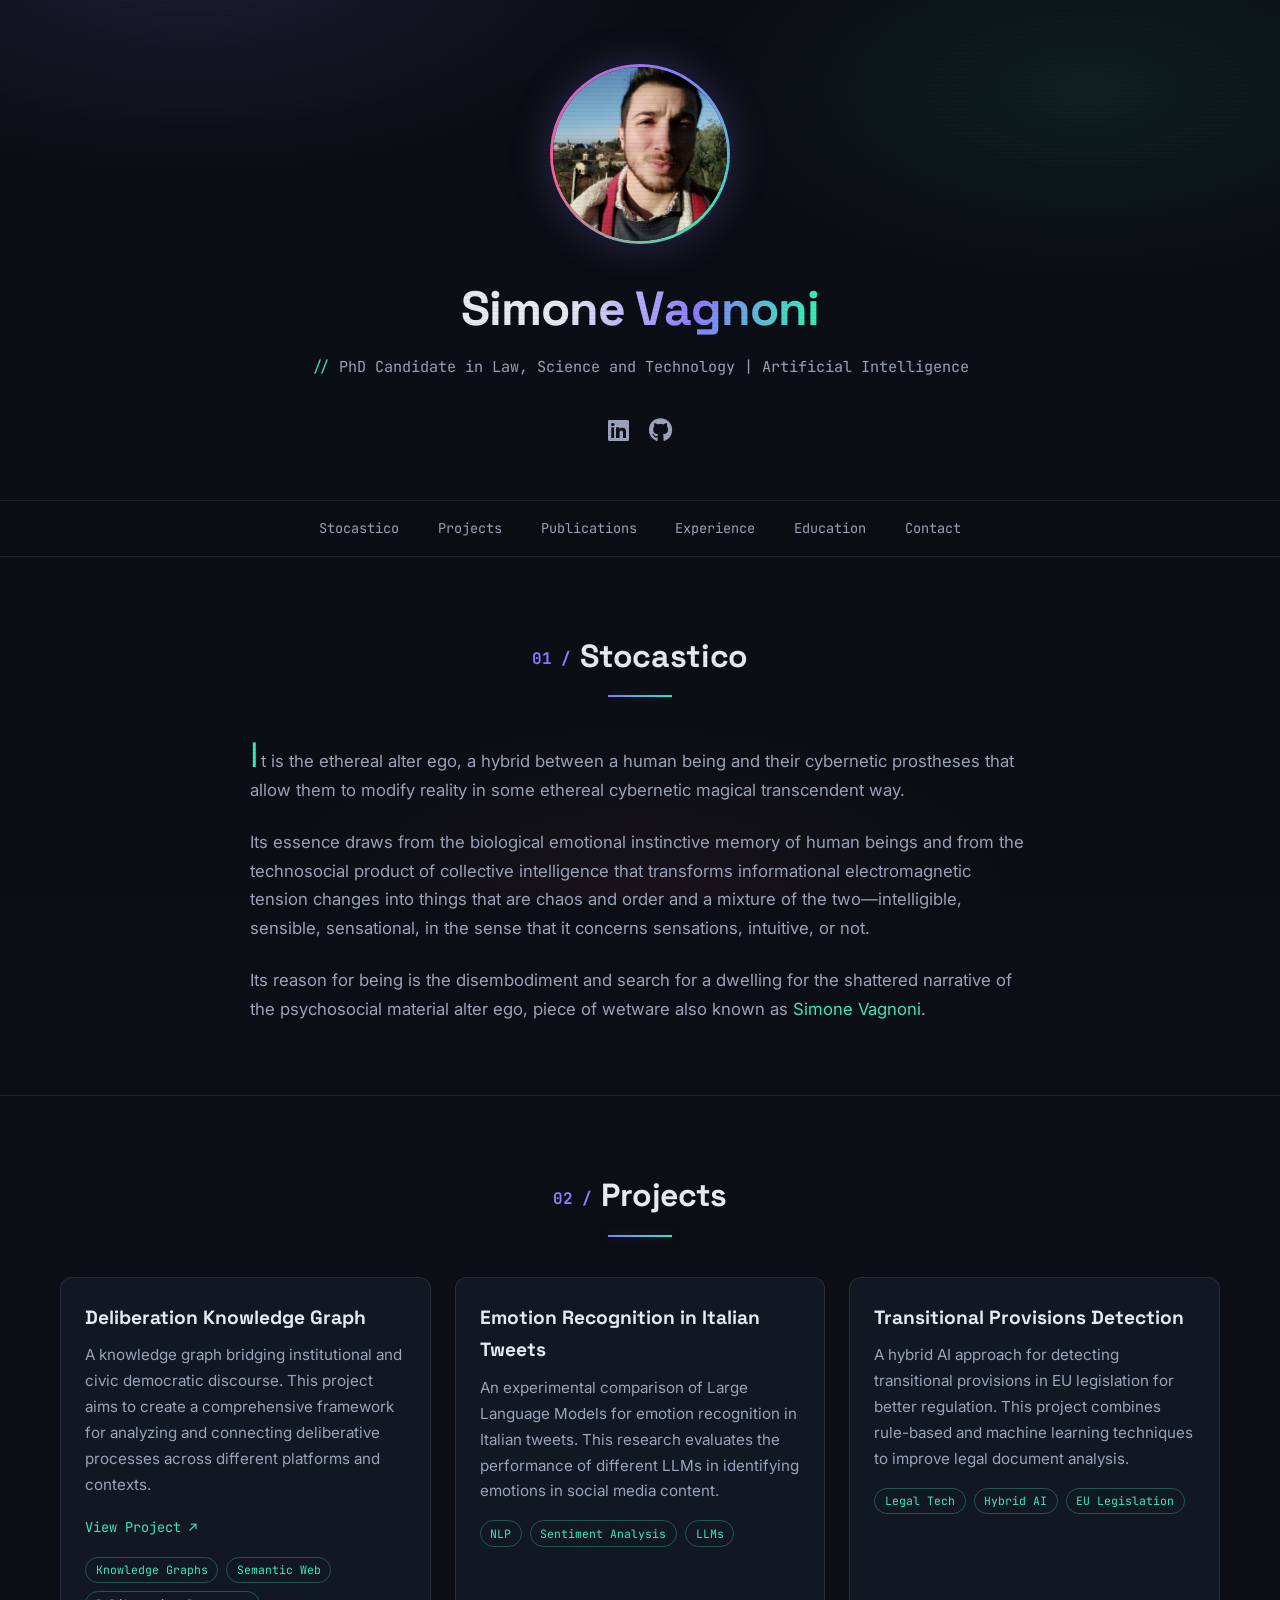
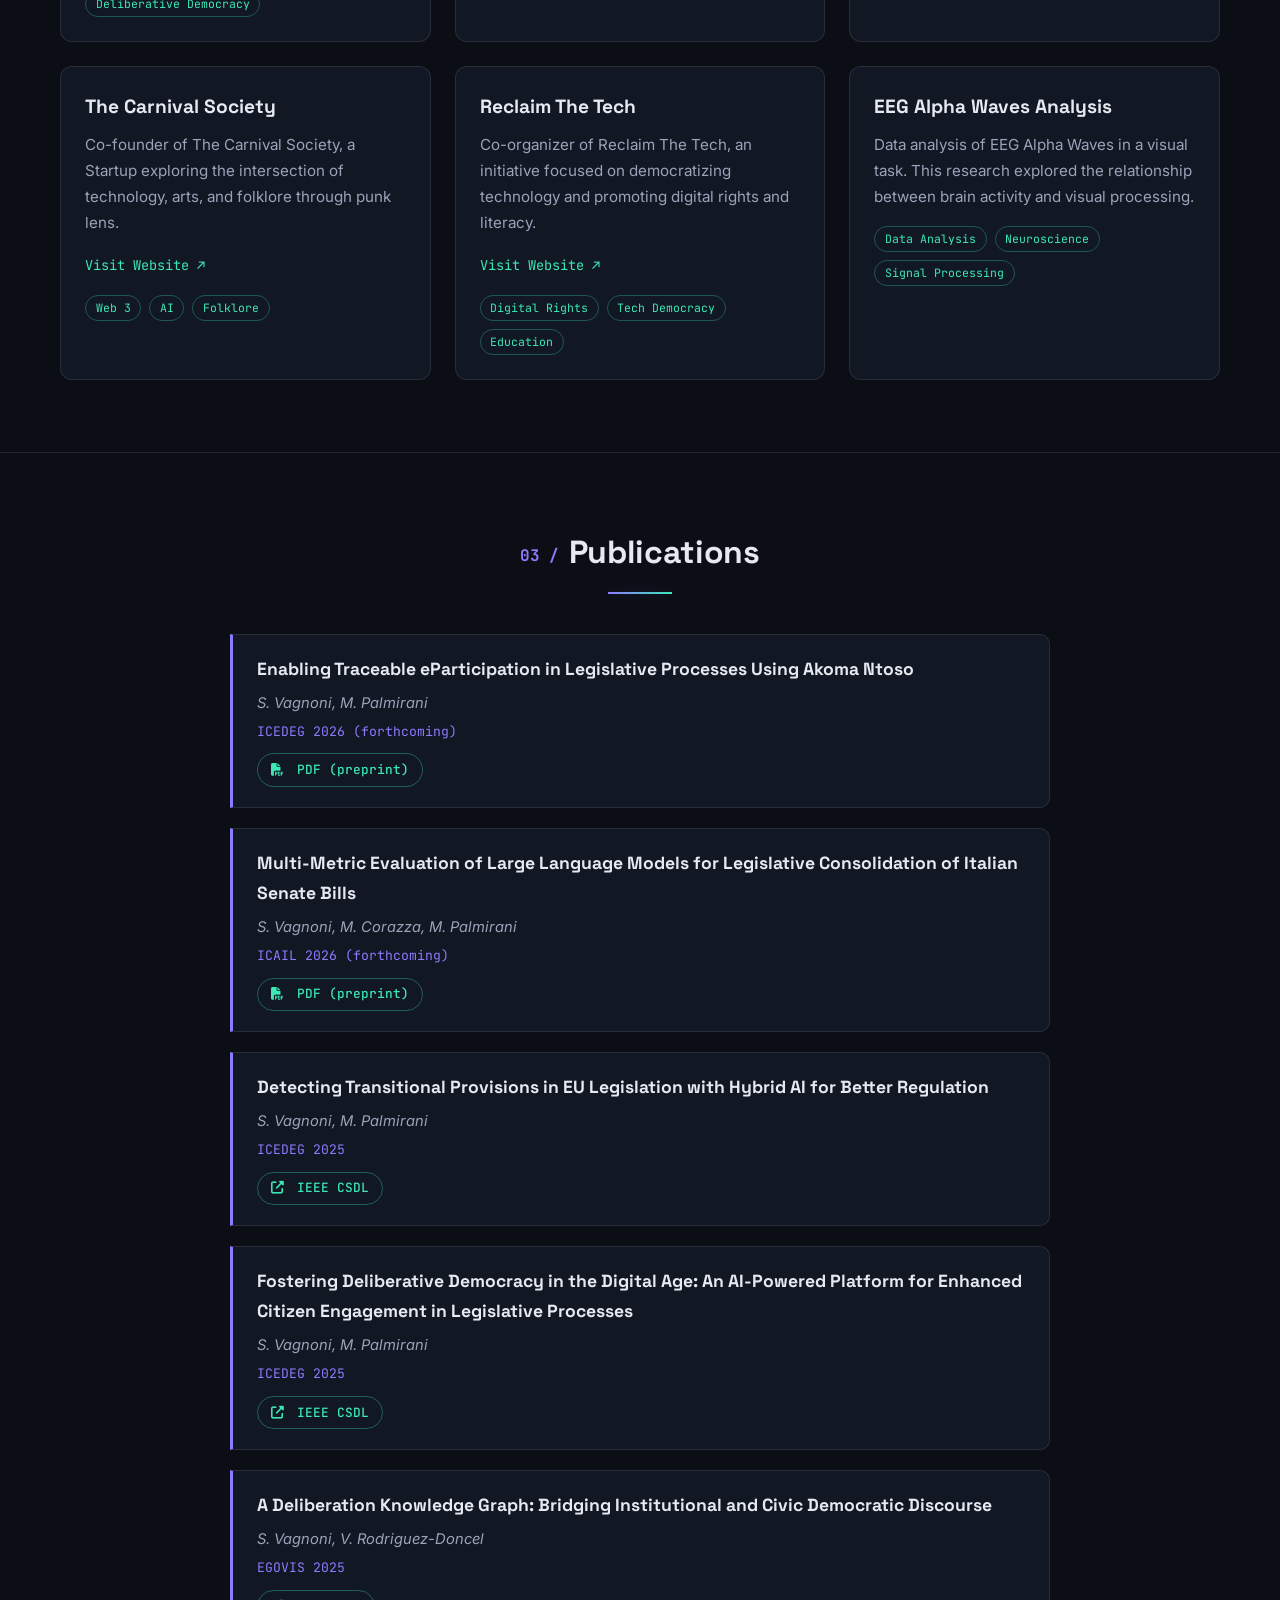
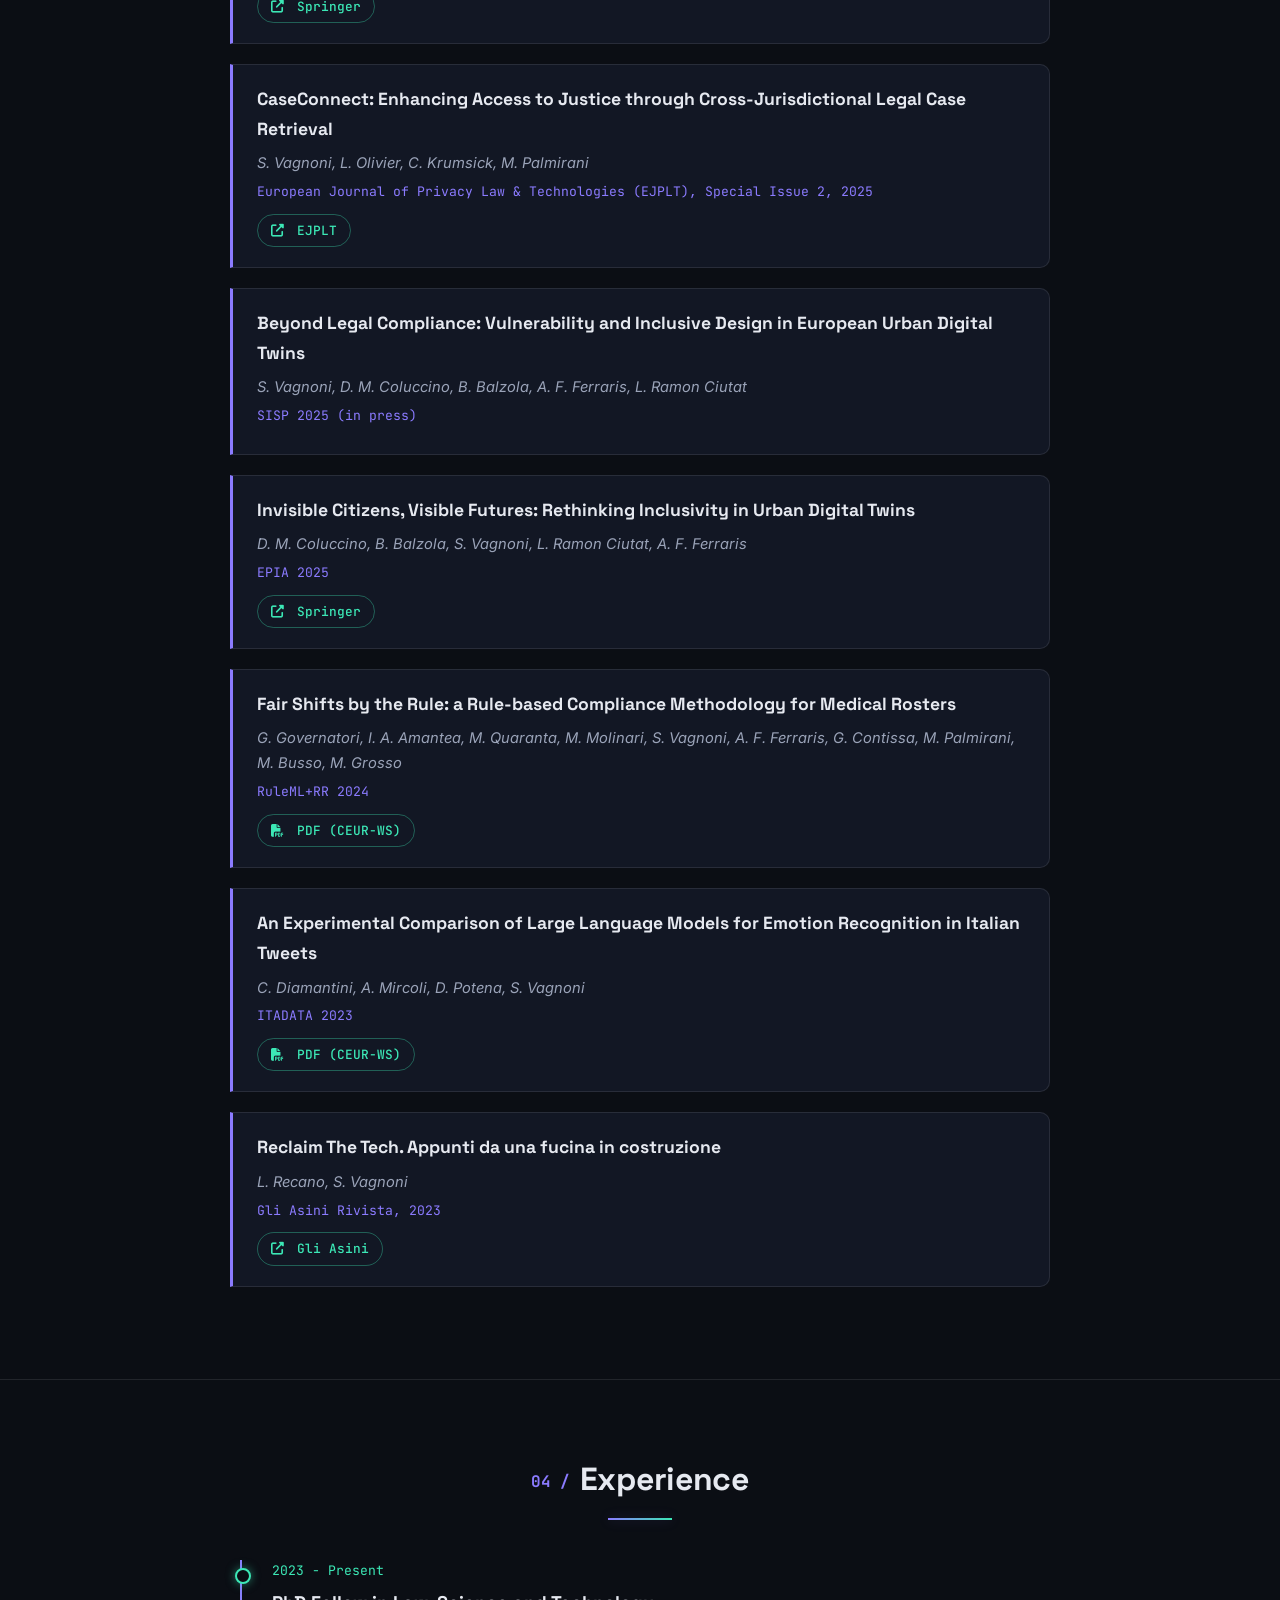
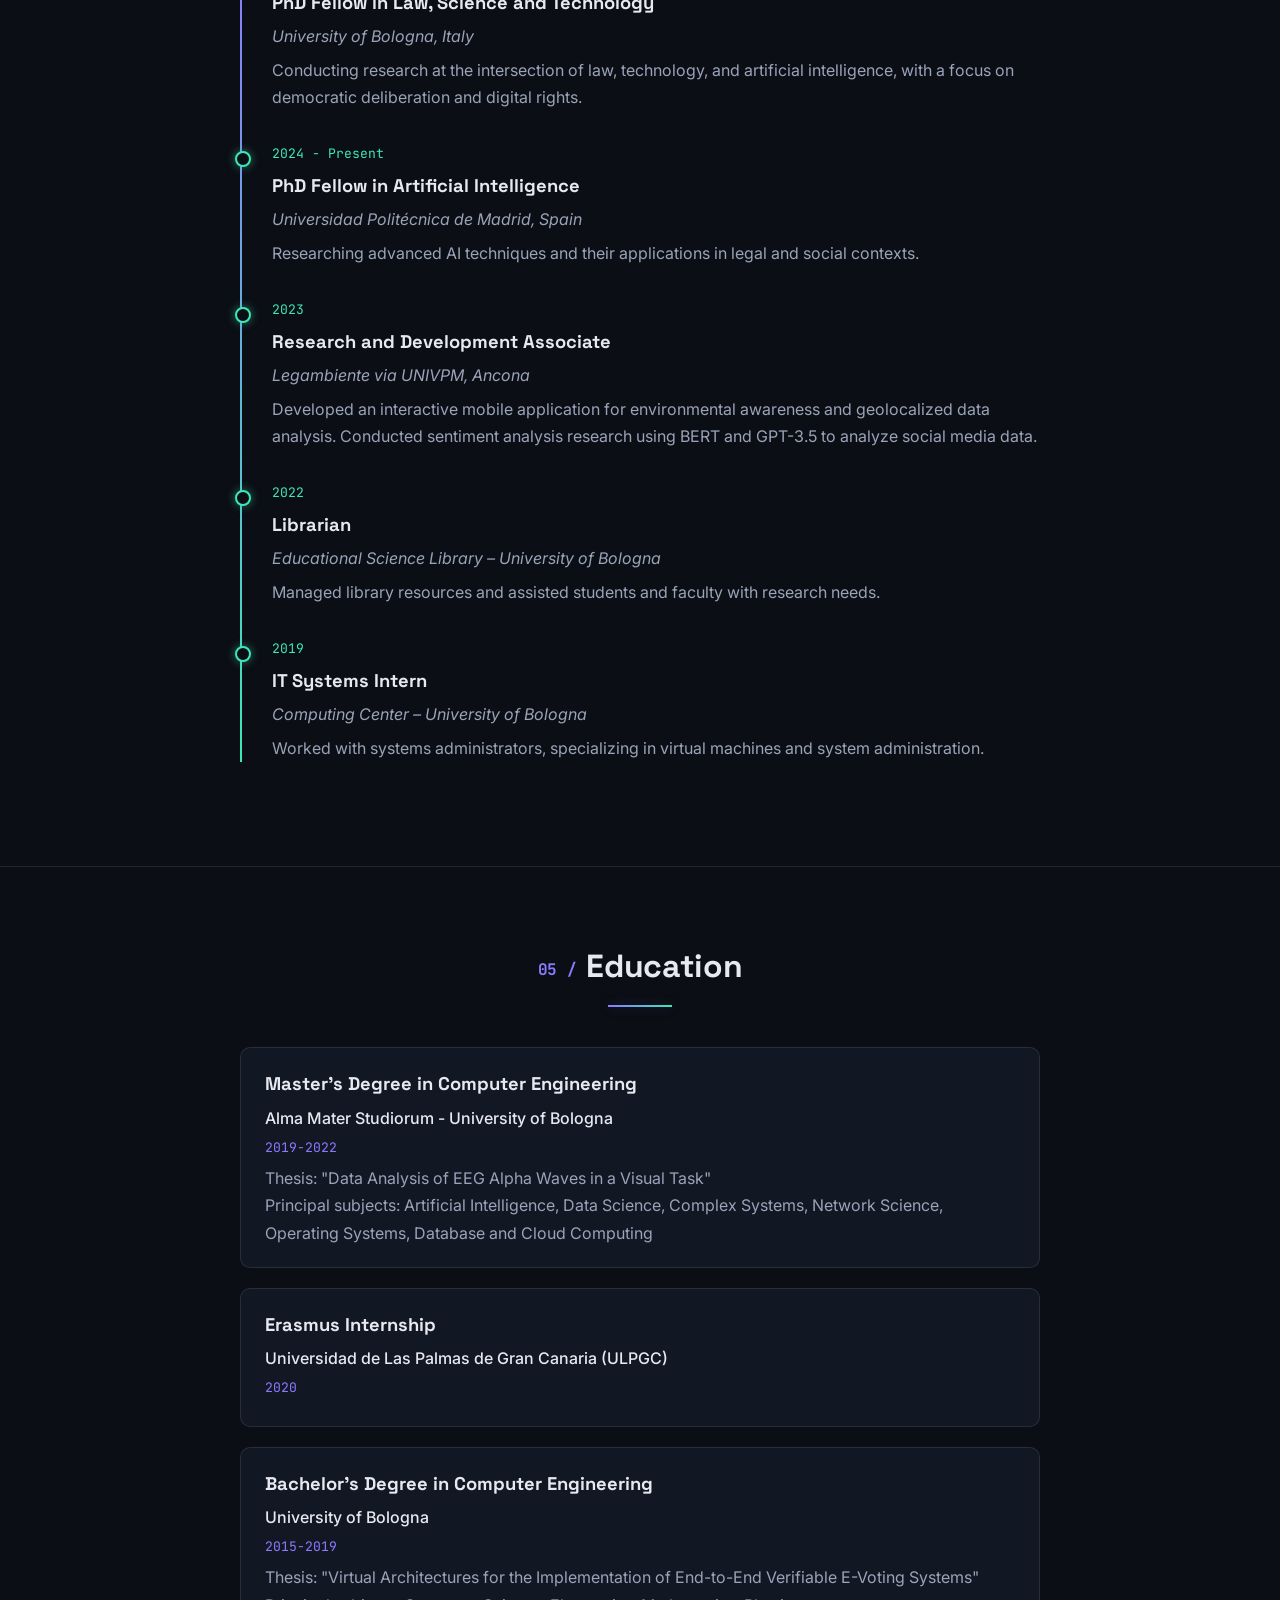
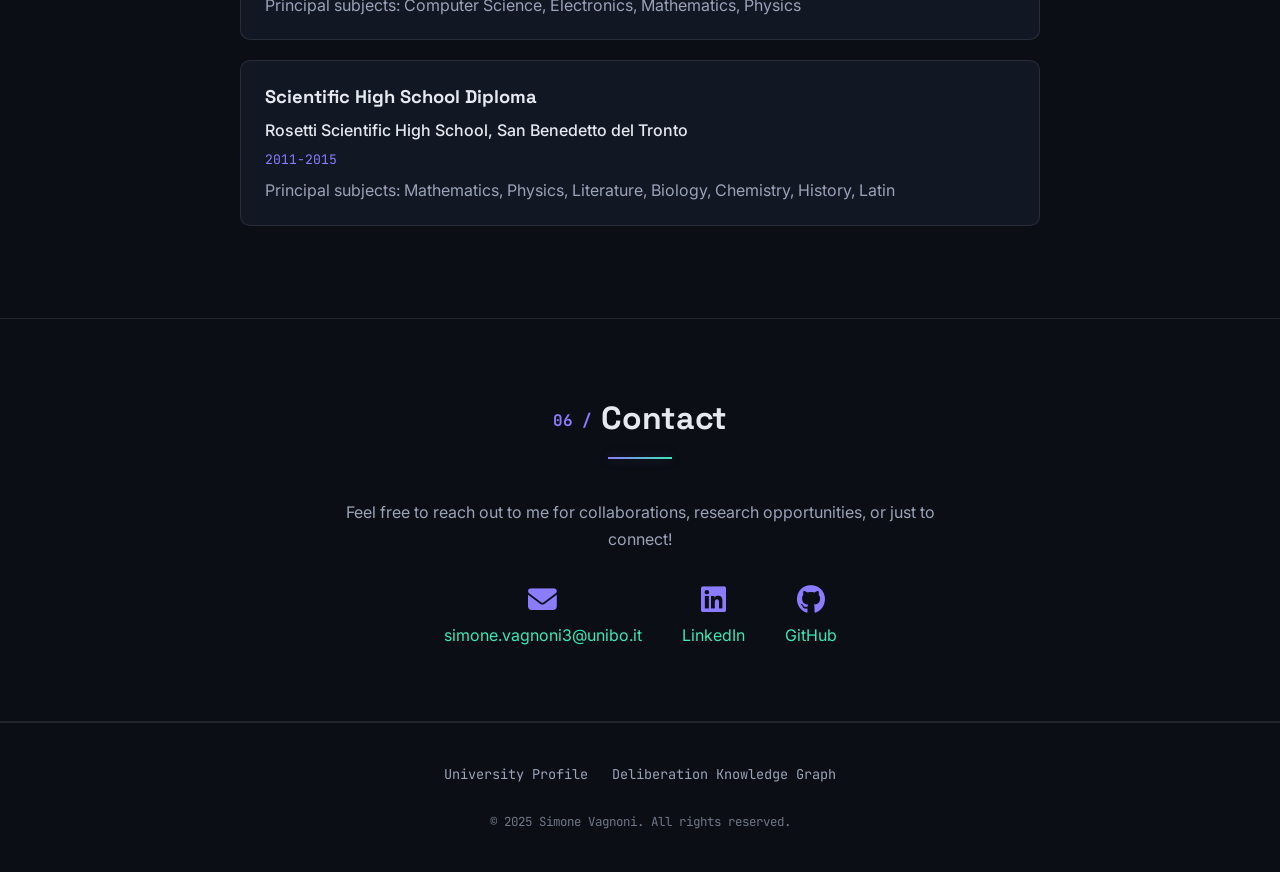
==== index.html @ 11eaae1b "Update publications with all 11 papers, add ICEDEG/ICAIL 2026 preprints, restyle site with Stocastic" ====
<!DOCTYPE html>
<html lang="en">
<head>
  <meta charset="UTF-8">
  <meta name="viewport" content="width=device-width, initial-scale=1.0">
  <title>Simone Vagnoni - PhD Candidate in Law, Science and Technology | AI</title>
  <meta name="description" content="Personal website of Simone Vagnoni, PhD Candidate in Law, Science and Technology and Artificial Intelligence">
  
  <!-- Favicon -->
  <link rel="icon" href="assets/simone-spinetoli.jpeg" type="image/jpeg+xml">
  
  <!-- Google Fonts -->
  <link rel="preconnect" href="https://fonts.googleapis.com">
  <link rel="preconnect" href="https://fonts.gstatic.com" crossorigin>
  <link href="https://fonts.googleapis.com/css2?family=Space+Grotesk:wght@400;500;600;700&family=Inter:wght@300;400;500;600&family=JetBrains+Mono:ital,wght@0,400;0,500;1,400&display=swap" rel="stylesheet">
  
  <!-- Font Awesome -->
  <link rel="stylesheet" href="https://cdnjs.cloudflare.com/ajax/libs/font-awesome/6.4.0/css/all.min.css">
  
  <!-- Custom CSS -->
  <link rel="stylesheet" href="css/main.css">
</head>
<body>
  <!-- Header Section -->
  <header>
    <div class="container">
      <div class="header-content">
        <img src="assets/simone-spinetoli.jpeg" alt="Simone Vagnoni" class="profile-image">
        <h1 class="header-title">Simone Vagnoni</h1>
        <p class="header-subtitle">PhD Candidate in Law, Science and Technology | Artificial Intelligence</p>
        <div class="social-links">
          <a href="https://www.linkedin.com/in/simone-vagnoni-838363150/" target="_blank" aria-label="LinkedIn"><i class="fab fa-linkedin"></i></a>
          <a href="https://github.com/Stocastico96" target="_blank" aria-label="GitHub"><i class="fab fa-github"></i></a>
        </div>
      </div>
    </div>
  </header>
  
  <!-- Navigation -->
  <nav>
    <div class="container">
      <div class="nav-container">
        <ul class="nav-list">
          <li><a href="#about">Stocastico</a></li>
          <li><a href="#projects">Projects</a></li>
          <li><a href="#publications">Publications</a></li>
          <li><a href="#experience">Experience</a></li>
          <li><a href="#education">Education</a></li>
          <li><a href="#contact">Contact</a></li>
        </ul>
      </div>
    </div>
  </nav>
  
  <!-- About Section -->
  <section id="about">
    <div class="container">
      <h2 class="section-title">Stocastico</h2>
      <div class="about-content">
        <p>
          It is the ethereal alter ego, a hybrid between a human being and their cybernetic prostheses that allow them to modify reality in some ethereal cybernetic magical transcendent way.
        </p>
        <p>
          Its essence draws from the biological emotional instinctive memory of human beings and from the technosocial product of collective intelligence that transforms informational electromagnetic tension changes into things that are chaos and order and a mixture of the two—intelligible, sensible, sensational, in the sense that it concerns sensations, intuitive, or not.
        </p>
        <p>
          Its reason for being is the disembodiment and search for a dwelling for the shattered narrative of the psychosocial material alter ego, piece of wetware also known as <a href="https://www.unibo.it/sitoweb/simone.vagnoni3/" target="_blank">Simone Vagnoni</a>.
        </p>
      </div>
    </div>
  </section>
  
  <!-- Projects Section -->
  <section id="projects">
    <div class="container">
      <h2 class="section-title">Projects</h2>
      <div class="projects-grid">
        <div class="project-card">
          <div class="project-content">
            <h3 class="project-title">Deliberation Knowledge Graph</h3>
            <p class="project-description">
              A knowledge graph bridging institutional and civic democratic discourse. This project aims to create a comprehensive framework for analyzing and connecting deliberative processes across different platforms and contexts.
            </p>
            <a href="https://dkg.svagnoni.linkeddata.es" target="_blank">View Project</a>
            <div class="project-tags">
              <span class="project-tag">Knowledge Graphs</span>
              <span class="project-tag">Semantic Web</span>
              <span class="project-tag">Deliberative Democracy</span>
            </div>
          </div>
        </div>
        
        <div class="project-card">
          <div class="project-content">
            <h3 class="project-title">Emotion Recognition in Italian Tweets</h3>
            <p class="project-description">
              An experimental comparison of Large Language Models for emotion recognition in Italian tweets. This research evaluates the performance of different LLMs in identifying emotions in social media content.
            </p>
            <div class="project-tags">
              <span class="project-tag">NLP</span>
              <span class="project-tag">Sentiment Analysis</span>
              <span class="project-tag">LLMs</span>
            </div>
          </div>
        </div>
        
        <div class="project-card">
          <div class="project-content">
            <h3 class="project-title">Transitional Provisions Detection</h3>
            <p class="project-description">
              A hybrid AI approach for detecting transitional provisions in EU legislation for better regulation. This project combines rule-based and machine learning techniques to improve legal document analysis.
            </p>
            <div class="project-tags">
              <span class="project-tag">Legal Tech</span>
              <span class="project-tag">Hybrid AI</span>
              <span class="project-tag">EU Legislation</span>
            </div>
          </div>
        </div>
        
        <div class="project-card">
          <div class="project-content">
            <h3 class="project-title">The Carnival Society</h3>
            <p class="project-description">
              Co-founder of The Carnival Society, a Startup exploring the intersection of technology, arts, and folklore through punk lens.
            </p>
            <a href="https://www.carnivalsociety.com" target="_blank">Visit Website</a>
            <div class="project-tags">
              <span class="project-tag">Web 3</span>
              <span class="project-tag">AI</span>
              <span class="project-tag">Folklore</span>
            </div>
          </div>
        </div>
        
        <div class="project-card">
          <div class="project-content">
            <h3 class="project-title">Reclaim The Tech</h3>
            <p class="project-description">
              Co-organizer of Reclaim The Tech, an initiative focused on democratizing technology and promoting digital rights and literacy.
            </p>
            <a href="https://reclaimthetech.it/" target="_blank">Visit Website</a>
            <div class="project-tags">
              <span class="project-tag">Digital Rights</span>
              <span class="project-tag">Tech Democracy</span>
              <span class="project-tag">Education</span>
            </div>
          </div>
        </div>
        
        <div class="project-card">
          <div class="project-content">
            <h3 class="project-title">EEG Alpha Waves Analysis</h3>
            <p class="project-description">
              Data analysis of EEG Alpha Waves in a visual task. This research explored the relationship between brain activity and visual processing.
            </p>
            <div class="project-tags">
              <span class="project-tag">Data Analysis</span>
              <span class="project-tag">Neuroscience</span>
              <span class="project-tag">Signal Processing</span>
            </div>
          </div>
        </div>
      </div>
    </div>
  </section>
  
  <!-- Publications Section -->
  <section id="publications">
    <div class="container">
      <h2 class="section-title">Publications</h2>
      <div class="publications-list">
        <div class="publication-item">
          <h3 class="publication-title">Enabling Traceable eParticipation in Legislative Processes Using Akoma Ntoso</h3>
          <p class="publication-authors">S. Vagnoni, M. Palmirani</p>
          <p class="publication-venue">ICEDEG 2026 (forthcoming)</p>
          <p class="publication-links"><a href="papers/2026_icedeg_traceable_eparticipation_akoma_ntoso.pdf" target="_blank"><i class="fas fa-file-pdf"></i> PDF (preprint)</a></p>
        </div>

        <div class="publication-item">
          <h3 class="publication-title">Multi-Metric Evaluation of Large Language Models for Legislative Consolidation of Italian Senate Bills</h3>
          <p class="publication-authors">S. Vagnoni, M. Corazza, M. Palmirani</p>
          <p class="publication-venue">ICAIL 2026 (forthcoming)</p>
          <p class="publication-links"><a href="papers/2026_icail_multi_metric_llm_legislative_consolidation.pdf" target="_blank"><i class="fas fa-file-pdf"></i> PDF (preprint)</a></p>
        </div>

        <div class="publication-item">
          <h3 class="publication-title">Detecting Transitional Provisions in EU Legislation with Hybrid AI for Better Regulation</h3>
          <p class="publication-authors">S. Vagnoni, M. Palmirani</p>
          <p class="publication-venue">ICEDEG 2025</p>
          <p class="publication-links"><a href="https://www.computer.org/csdl/proceedings-article/icedeg/2025/11081693/28wXzOgM1Py" target="_blank"><i class="fas fa-external-link-alt"></i> IEEE CSDL</a></p>
        </div>

        <div class="publication-item">
          <h3 class="publication-title">Fostering Deliberative Democracy in the Digital Age: An AI-Powered Platform for Enhanced Citizen Engagement in Legislative Processes</h3>
          <p class="publication-authors">S. Vagnoni, M. Palmirani</p>
          <p class="publication-venue">ICEDEG 2025</p>
          <p class="publication-links"><a href="https://www.computer.org/csdl/proceedings-article/icedeg/2025/11081638/28wXAOqVvXy" target="_blank"><i class="fas fa-external-link-alt"></i> IEEE CSDL</a></p>
        </div>

        <div class="publication-item">
          <h3 class="publication-title">A Deliberation Knowledge Graph: Bridging Institutional and Civic Democratic Discourse</h3>
          <p class="publication-authors">S. Vagnoni, V. Rodriguez-Doncel</p>
          <p class="publication-venue">EGOVIS 2025</p>
          <p class="publication-links"><a href="https://link.springer.com/chapter/10.1007/978-3-032-02225-7_9" target="_blank"><i class="fas fa-external-link-alt"></i> Springer</a></p>
        </div>

        <div class="publication-item">
          <h3 class="publication-title">CaseConnect: Enhancing Access to Justice through Cross-Jurisdictional Legal Case Retrieval</h3>
          <p class="publication-authors">S. Vagnoni, L. Olivier, C. Krumsick, M. Palmirani</p>
          <p class="publication-venue">European Journal of Privacy Law &amp; Technologies (EJPLT), Special Issue 2, 2025</p>
          <p class="publication-links"><a href="https://universitypress.unisob.na.it/ojs/index.php/ejplt/article/view/2309" target="_blank"><i class="fas fa-external-link-alt"></i> EJPLT</a></p>
        </div>

        <div class="publication-item">
          <h3 class="publication-title">Beyond Legal Compliance: Vulnerability and Inclusive Design in European Urban Digital Twins</h3>
          <p class="publication-authors">S. Vagnoni, D. M. Coluccino, B. Balzola, A. F. Ferraris, L. Ramon Ciutat</p>
          <p class="publication-venue">SISP 2025 (in press)</p>
        </div>

        <div class="publication-item">
          <h3 class="publication-title">Invisible Citizens, Visible Futures: Rethinking Inclusivity in Urban Digital Twins</h3>
          <p class="publication-authors">D. M. Coluccino, B. Balzola, S. Vagnoni, L. Ramon Ciutat, A. F. Ferraris</p>
          <p class="publication-venue">EPIA 2025</p>
          <p class="publication-links"><a href="https://link.springer.com/chapter/10.1007/978-3-032-05176-9_38" target="_blank"><i class="fas fa-external-link-alt"></i> Springer</a></p>
        </div>

        <div class="publication-item">
          <h3 class="publication-title">Fair Shifts by the Rule: a Rule-based Compliance Methodology for Medical Rosters</h3>
          <p class="publication-authors">G. Governatori, I. A. Amantea, M. Quaranta, M. Molinari, S. Vagnoni, A. F. Ferraris, G. Contissa, M. Palmirani, M. Busso, M. Grosso</p>
          <p class="publication-venue">RuleML+RR 2024</p>
          <p class="publication-links"><a href="https://ceur-ws.org/Vol-3816/paper51.pdf" target="_blank"><i class="fas fa-file-pdf"></i> PDF (CEUR-WS)</a></p>
        </div>

        <div class="publication-item">
          <h3 class="publication-title">An Experimental Comparison of Large Language Models for Emotion Recognition in Italian Tweets</h3>
          <p class="publication-authors">C. Diamantini, A. Mircoli, D. Potena, S. Vagnoni</p>
          <p class="publication-venue">ITADATA 2023</p>
          <p class="publication-links"><a href="https://ceur-ws.org/Vol-3606/paper68.pdf" target="_blank"><i class="fas fa-file-pdf"></i> PDF (CEUR-WS)</a></p>
        </div>

        <div class="publication-item">
          <h3 class="publication-title">Reclaim The Tech. Appunti da una fucina in costruzione</h3>
          <p class="publication-authors">L. Recano, S. Vagnoni</p>
          <p class="publication-venue">Gli Asini Rivista, 2023</p>
          <p class="publication-links"><a href="https://gliasinirivista.org/reclaim-the-tech-appunti-da-una-fucina-in-costruzione/" target="_blank"><i class="fas fa-external-link-alt"></i> Gli Asini</a></p>
        </div>
      </div>
    </div>
  </section>
  
  <!-- Experience Section -->
  <section id="experience">
    <div class="container">
      <h2 class="section-title">Experience</h2>
      <div class="experience-timeline">
        <div class="timeline-item">
          <p class="timeline-date">2023 - Present</p>
          <h3 class="timeline-title">PhD Fellow in Law, Science and Technology</h3>
          <p class="timeline-organization">University of Bologna, Italy</p>
          <p>Conducting research at the intersection of law, technology, and artificial intelligence, with a focus on democratic deliberation and digital rights.</p>
        </div>
        
        <div class="timeline-item">
          <p class="timeline-date">2024 - Present</p>
          <h3 class="timeline-title">PhD Fellow in Artificial Intelligence</h3>
          <p class="timeline-organization">Universidad Politécnica de Madrid, Spain</p>
          <p>Researching advanced AI techniques and their applications in legal and social contexts.</p>
        </div>
        
        <div class="timeline-item">
          <p class="timeline-date">2023</p>
          <h3 class="timeline-title">Research and Development Associate</h3>
          <p class="timeline-organization">Legambiente via UNIVPM, Ancona</p>
          <p>Developed an interactive mobile application for environmental awareness and geolocalized data analysis. Conducted sentiment analysis research using BERT and GPT-3.5 to analyze social media data.</p>
        </div>
        
        <div class="timeline-item">
          <p class="timeline-date">2022</p>
          <h3 class="timeline-title">Librarian</h3>
          <p class="timeline-organization">Educational Science Library – University of Bologna</p>
          <p>Managed library resources and assisted students and faculty with research needs.</p>
        </div>
        
        <div class="timeline-item">
          <p class="timeline-date">2019</p>
          <h3 class="timeline-title">IT Systems Intern</h3>
          <p class="timeline-organization">Computing Center – University of Bologna</p>
          <p>Worked with systems administrators, specializing in virtual machines and system administration.</p>
        </div>
      </div>
    </div>
  </section>
  
  <!-- Education Section -->
  <section id="education">
    <div class="container">
      <h2 class="section-title">Education</h2>
      <div class="education-list">
        <div class="education-item">
          <h3 class="education-degree">Master's Degree in Computer Engineering</h3>
          <p class="education-institution">Alma Mater Studiorum - University of Bologna</p>
          <p class="education-date">2019-2022</p>
          <p>Thesis: "Data Analysis of EEG Alpha Waves in a Visual Task"</p>
          <p>Principal subjects: Artificial Intelligence, Data Science, Complex Systems, Network Science, Operating Systems, Database and Cloud Computing</p>
        </div>
        
        <div class="education-item">
          <h3 class="education-degree">Erasmus Internship</h3>
          <p class="education-institution">Universidad de Las Palmas de Gran Canaria (ULPGC)</p>
          <p class="education-date">2020</p>
        </div>
        
        <div class="education-item">
          <h3 class="education-degree">Bachelor's Degree in Computer Engineering</h3>
          <p class="education-institution">University of Bologna</p>
          <p class="education-date">2015-2019</p>
          <p>Thesis: "Virtual Architectures for the Implementation of End-to-End Verifiable E-Voting Systems"</p>
          <p>Principal subjects: Computer Science, Electronics, Mathematics, Physics</p>
        </div>
        
        <div class="education-item">
          <h3 class="education-degree">Scientific High School Diploma</h3>
          <p class="education-institution">Rosetti Scientific High School, San Benedetto del Tronto</p>
          <p class="education-date">2011-2015</p>
          <p>Principal subjects: Mathematics, Physics, Literature, Biology, Chemistry, History, Latin</p>
        </div>
      </div>
    </div>
  </section>
  
  <!-- Contact Section -->
  <section id="contact">
    <div class="container">
      <h2 class="section-title">Contact</h2>
      <div class="contact-content">
        <p>Feel free to reach out to me for collaborations, research opportunities, or just to connect!</p>
        <div class="contact-links">
          <div class="contact-link">
            <i class="fas fa-envelope contact-icon"></i>
            <a href="mailto:simone.vagnoni3@unibo.it">simone.vagnoni3@unibo.it</a>
          </div>
          <div class="contact-link">
            <i class="fab fa-linkedin contact-icon"></i>
            <a href="https://www.linkedin.com/in/simone-vagnoni-838363150/" target="_blank">LinkedIn</a>
          </div>
          <div class="contact-link">
            <i class="fab fa-github contact-icon"></i>
            <a href="https://github.com/Stocastico96" target="_blank">GitHub</a>
          </div>
        </div>
      </div>
    </div>
  </section>
  
  <!-- Footer -->
  <footer>
    <div class="container">
      <div class="footer-content">
        <div class="footer-links">
          <a href="https://www.unibo.it/sitoweb/simone.vagnoni3/" target="_blank">University Profile</a>
          <a href="https://dkg.svagnoni.linkeddata.es" target="_blank">Deliberation Knowledge Graph</a>
        </div>
        <p class="footer-copyright">&copy; 2025 Simone Vagnoni. All rights reserved.</p>
      </div>
    </div>
  </footer>
  
  <!-- Custom JavaScript -->
  <script src="js/script.js"></script>
</body>
</html>
---- css/main.css ----
/* Main CSS for Simone Vagnoni's personal website — "Stocastico" dark cyber-ethereal theme */

:root {
  --bg: #0b0e14;
  --bg-elev: #121724;
  --bg-elev-2: #171d2e;
  --text: #e6e9f0;
  --text-muted: #9aa3b8;
  --accent: #8b7bff;        /* electric violet */
  --accent-2: #3ce8b6;      /* acid mint */
  --accent-3: #ff5c93;      /* magenta spark */
  --line: rgba(230, 233, 240, 0.1);
  --glow: rgba(139, 123, 255, 0.25);
  --font-main: 'Inter', sans-serif;
  --font-heading: 'Space Grotesk', sans-serif;
  --font-mono: 'JetBrains Mono', monospace;
  --transition: all 0.25s ease;
}

* {
  margin: 0;
  padding: 0;
  box-sizing: border-box;
}

html {
  scroll-behavior: smooth;
}

body {
  font-family: var(--font-main);
  line-height: 1.7;
  color: var(--text);
  background-color: var(--bg);
  background-image:
    radial-gradient(ellipse 60% 40% at 15% -5%, rgba(139, 123, 255, 0.13), transparent 60%),
    radial-gradient(ellipse 50% 35% at 85% 10%, rgba(60, 232, 182, 0.08), transparent 60%),
    radial-gradient(ellipse 45% 30% at 50% 100%, rgba(255, 92, 147, 0.06), transparent 65%);
  background-attachment: fixed;
}

/* Subtle scanline texture over everything */
body::after {
  content: '';
  position: fixed;
  inset: 0;
  pointer-events: none;
  z-index: 1000;
  background: repeating-linear-gradient(
    to bottom,
    transparent 0px,
    transparent 3px,
    rgba(0, 0, 0, 0.12) 3px,
    rgba(0, 0, 0, 0.12) 4px
  );
  opacity: 0.35;
}

::selection {
  background: var(--accent);
  color: var(--bg);
}

a {
  color: var(--accent-2);
  text-decoration: none;
  transition: var(--transition);
}

a:hover {
  color: var(--accent-3);
}

.container {
  width: 100%;
  max-width: 1200px;
  margin: 0 auto;
  padding: 0 20px;
}

/* Custom scrollbar */
::-webkit-scrollbar {
  width: 10px;
}
::-webkit-scrollbar-track {
  background: var(--bg);
}
::-webkit-scrollbar-thumb {
  background: var(--bg-elev-2);
  border-radius: 5px;
}
::-webkit-scrollbar-thumb:hover {
  background: var(--accent);
}

/* Header */
header {
  padding: 4rem 0 3rem;
  position: relative;
  border-bottom: 1px solid var(--line);
}

.header-content {
  display: flex;
  flex-direction: column;
  align-items: center;
  justify-content: center;
  text-align: center;
}

.profile-image {
  width: 180px;
  height: 180px;
  border-radius: 50%;
  object-fit: cover;
  border: 3px solid transparent;
  background:
    linear-gradient(var(--bg), var(--bg)) padding-box,
    conic-gradient(from 20deg, var(--accent), var(--accent-2), var(--accent-3), var(--accent)) border-box;
  margin-bottom: 1.5rem;
  box-shadow: 0 0 40px var(--glow);
}

.header-title {
  font-family: var(--font-heading);
  font-size: 3rem;
  letter-spacing: -0.02em;
  margin-bottom: 0.25rem;
  background: linear-gradient(100deg, var(--text) 30%, var(--accent) 65%, var(--accent-2) 95%);
  -webkit-background-clip: text;
  background-clip: text;
  -webkit-text-fill-color: transparent;
}

.header-subtitle {
  font-family: var(--font-mono);
  font-size: 0.95rem;
  color: var(--text-muted);
  margin-bottom: 1rem;
}

.header-subtitle::before {
  content: '// ';
  color: var(--accent-2);
}

.social-links {
  display: flex;
  gap: 1.25rem;
  margin-top: 1rem;
}

.social-links a {
  color: var(--text-muted);
  font-size: 1.5rem;
}

.social-links a:hover {
  color: var(--accent-2);
  text-shadow: 0 0 18px var(--accent-2);
}

/* Navigation */
nav {
  background: rgba(11, 14, 20, 0.82);
  backdrop-filter: blur(12px);
  -webkit-backdrop-filter: blur(12px);
  padding: 0.85rem 0;
  position: sticky;
  top: 0;
  z-index: 100;
  border-bottom: 1px solid var(--line);
}

.nav-container {
  display: flex;
  justify-content: center;
}

.nav-list {
  display: flex;
  list-style: none;
  gap: 0.5rem;
  flex-wrap: wrap;
  justify-content: center;
}

.nav-list a {
  font-family: var(--font-mono);
  font-size: 0.85rem;
  color: var(--text-muted);
  padding: 0.4rem 0.9rem;
  border-radius: 999px;
  border: 1px solid transparent;
}

.nav-list a:hover,
.nav-list a.active {
  color: var(--accent-2);
  border-color: var(--line);
  background: var(--bg-elev);
}

/* Sections */
section {
  padding: 4.5rem 0;
  border-bottom: 1px solid var(--line);
}

body {
  counter-reset: sec;
}

.section-title {
  font-family: var(--font-heading);
  font-size: 2rem;
  letter-spacing: -0.01em;
  margin-bottom: 2.5rem;
  text-align: center;
  color: var(--text);
  position: relative;
  counter-increment: sec;
}

.section-title::before {
  content: '0' counter(sec) ' / ';
  font-family: var(--font-mono);
  font-size: 1rem;
  color: var(--accent);
  vertical-align: middle;
}

.section-title::after {
  content: '';
  display: block;
  width: 64px;
  height: 2px;
  background: linear-gradient(90deg, var(--accent), var(--accent-2));
  margin: 0.75rem auto 0;
  box-shadow: 0 0 12px var(--glow);
}

/* About Section */
.about-content {
  display: flex;
  flex-direction: column;
  gap: 1.5rem;
  max-width: 780px;
  margin: 0 auto;
  color: var(--text-muted);
  font-size: 1.05rem;
}

.about-content p:first-child::first-letter {
  font-family: var(--font-heading);
  font-size: 2.2rem;
  line-height: 1;
  color: var(--accent-2);
  padding-right: 0.15rem;
}

/* Projects Section */
.projects-grid {
  display: grid;
  grid-template-columns: repeat(auto-fill, minmax(300px, 1fr));
  gap: 1.5rem;
}

.project-card {
  background: var(--bg-elev);
  border: 1px solid var(--line);
  border-radius: 12px;
  overflow: hidden;
  transition: var(--transition);
  position: relative;
}

.project-card::before {
  content: '';
  position: absolute;
  inset: 0 auto auto 0;
  width: 100%;
  height: 2px;
  background: linear-gradient(90deg, var(--accent), var(--accent-2), transparent);
  opacity: 0;
  transition: var(--transition);
}

.project-card:hover {
  transform: translateY(-4px);
  border-color: rgba(139, 123, 255, 0.45);
  box-shadow: 0 12px 32px rgba(0, 0, 0, 0.45), 0 0 24px var(--glow);
}

.project-card:hover::before {
  opacity: 1;
}

.project-content {
  padding: 1.5rem;
}

.project-title {
  font-family: var(--font-heading);
  font-size: 1.2rem;
  margin-bottom: 0.5rem;
  color: var(--text);
}

.project-description {
  margin-bottom: 1rem;
  font-size: 0.95rem;
  color: var(--text-muted);
}

.project-content > a {
  font-family: var(--font-mono);
  font-size: 0.85rem;
}

.project-content > a::after {
  content: ' ↗';
}

.project-tags {
  display: flex;
  flex-wrap: wrap;
  gap: 0.5rem;
  margin-top: 1rem;
}

.project-tag {
  font-family: var(--font-mono);
  background: transparent;
  color: var(--accent-2);
  border: 1px solid rgba(60, 232, 182, 0.3);
  padding: 0.15rem 0.6rem;
  border-radius: 999px;
  font-size: 0.72rem;
}

/* Publications Section */
.publications-list {
  max-width: 820px;
  margin: 0 auto;
}

.publication-item {
  margin-bottom: 1.25rem;
  padding: 1.25rem 1.5rem;
  background: var(--bg-elev);
  border: 1px solid var(--line);
  border-left: 3px solid var(--accent);
  border-radius: 0 10px 10px 0;
  transition: var(--transition);
}

.publication-item:hover {
  border-left-color: var(--accent-2);
  background: var(--bg-elev-2);
  box-shadow: 0 0 20px rgba(0, 0, 0, 0.35);
}

.publication-title {
  font-family: var(--font-heading);
  font-size: 1.1rem;
  margin-bottom: 0.4rem;
  color: var(--text);
}

.publication-authors {
  font-style: italic;
  margin-bottom: 0.3rem;
  font-size: 0.92rem;
  color: var(--text-muted);
}

.publication-venue {
  font-family: var(--font-mono);
  font-size: 0.82rem;
  color: var(--accent);
  margin-bottom: 0.4rem;
}

.publication-links a {
  display: inline-block;
  font-family: var(--font-mono);
  font-size: 0.8rem;
  font-weight: 500;
  margin-right: 0.6rem;
  margin-top: 0.25rem;
  padding: 0.3rem 0.8rem;
  border: 1px solid rgba(60, 232, 182, 0.35);
  border-radius: 999px;
  color: var(--accent-2);
}

.publication-links a:hover {
  background: rgba(60, 232, 182, 0.1);
  border-color: var(--accent-2);
  box-shadow: 0 0 14px rgba(60, 232, 182, 0.25);
  color: var(--accent-2);
}

.publication-links i {
  margin-right: 0.35rem;
}

/* Experience Section */
.experience-timeline {
  max-width: 800px;
  margin: 0 auto;
  position: relative;
}

.experience-timeline::before {
  content: '';
  position: absolute;
  top: 0;
  bottom: 0;
  left: 0;
  width: 2px;
  background: linear-gradient(to bottom, var(--accent), var(--accent-2));
}

.timeline-item {
  position: relative;
  padding-left: 2rem;
  margin-bottom: 2rem;
  color: var(--text-muted);
}

.timeline-item::before {
  content: '';
  position: absolute;
  left: -5px;
  top: 8px;
  width: 12px;
  height: 12px;
  border-radius: 50%;
  background: var(--bg);
  border: 2px solid var(--accent-2);
  box-shadow: 0 0 10px rgba(60, 232, 182, 0.5);
}

.timeline-date {
  font-family: var(--font-mono);
  font-size: 0.82rem;
  color: var(--accent-2);
  margin-bottom: 0.3rem;
}

.timeline-title {
  font-family: var(--font-heading);
  font-size: 1.15rem;
  margin-bottom: 0.3rem;
  color: var(--text);
}

.timeline-organization {
  font-style: italic;
  margin-bottom: 0.4rem;
}

/* Education Section */
.education-list {
  max-width: 800px;
  margin: 0 auto;
}

.education-item {
  margin-bottom: 1.25rem;
  padding: 1.25rem 1.5rem;
  background: var(--bg-elev);
  border: 1px solid var(--line);
  border-radius: 10px;
  color: var(--text-muted);
  transition: var(--transition);
}

.education-item:hover {
  border-color: rgba(139, 123, 255, 0.4);
}

.education-degree {
  font-family: var(--font-heading);
  font-size: 1.15rem;
  margin-bottom: 0.3rem;
  color: var(--text);
}

.education-institution {
  font-weight: 500;
  margin-bottom: 0.3rem;
  color: var(--text);
}

.education-date {
  font-family: var(--font-mono);
  font-size: 0.82rem;
  color: var(--accent);
  margin-bottom: 0.4rem;
}

/* Contact Section */
.contact-content {
  max-width: 600px;
  margin: 0 auto;
  text-align: center;
  color: var(--text-muted);
}

.contact-links {
  display: flex;
  justify-content: center;
  gap: 2.5rem;
  margin-top: 2rem;
}

.contact-link {
  display: flex;
  flex-direction: column;
  align-items: center;
  gap: 0.5rem;
}

.contact-icon {
  font-size: 1.8rem;
  color: var(--accent);
  transition: var(--transition);
}

.contact-link:hover .contact-icon {
  color: var(--accent-2);
  text-shadow: 0 0 18px var(--accent-2);
}

/* Footer */
footer {
  padding: 2.5rem 0;
  text-align: center;
  border-top: 1px solid var(--line);
}

.footer-content {
  display: flex;
  flex-direction: column;
  align-items: center;
  gap: 1rem;
}

.footer-links {
  display: flex;
  gap: 1.5rem;
  flex-wrap: wrap;
  justify-content: center;
}

.footer-links a {
  font-family: var(--font-mono);
  font-size: 0.85rem;
  color: var(--text-muted);
}

.footer-links a:hover {
  color: var(--accent-2);
}

.footer-copyright {
  margin-top: 0.5rem;
  font-family: var(--font-mono);
  font-size: 0.78rem;
  color: var(--text-muted);
  opacity: 0.7;
}

/* Reduced motion */
@media (prefers-reduced-motion: reduce) {
  html {
    scroll-behavior: auto;
  }
  * {
    transition: none !important;
    animation: none !important;
  }
}

/* Responsive Design */
@media (max-width: 768px) {
  .header-title {
    font-size: 2.2rem;
  }

  .nav-list {
    gap: 0.25rem;
  }

  .nav-list a {
    padding: 0.35rem 0.6rem;
    font-size: 0.78rem;
  }

  .projects-grid {
    grid-template-columns: 1fr;
  }

  .contact-links {
    flex-direction: column;
    gap: 1.5rem;
  }

  .publication-item {
    padding: 1rem;
  }
}
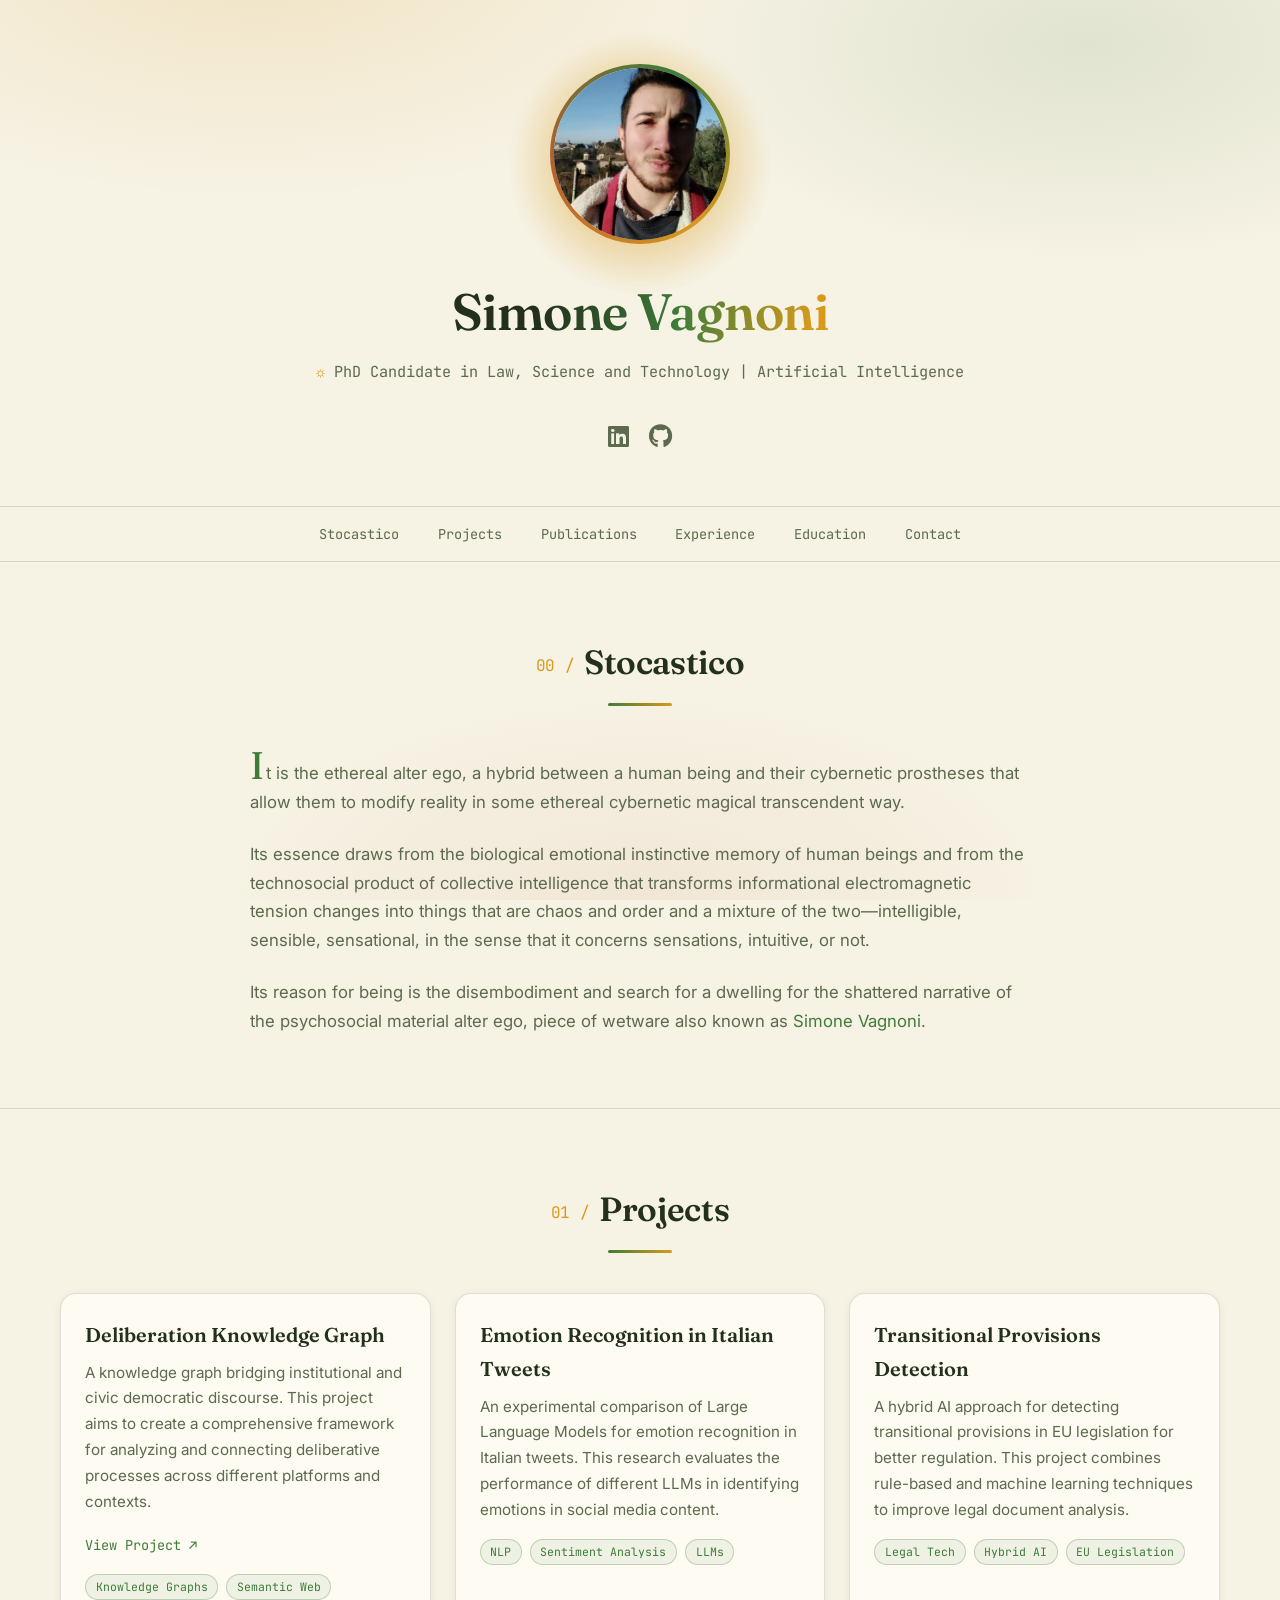
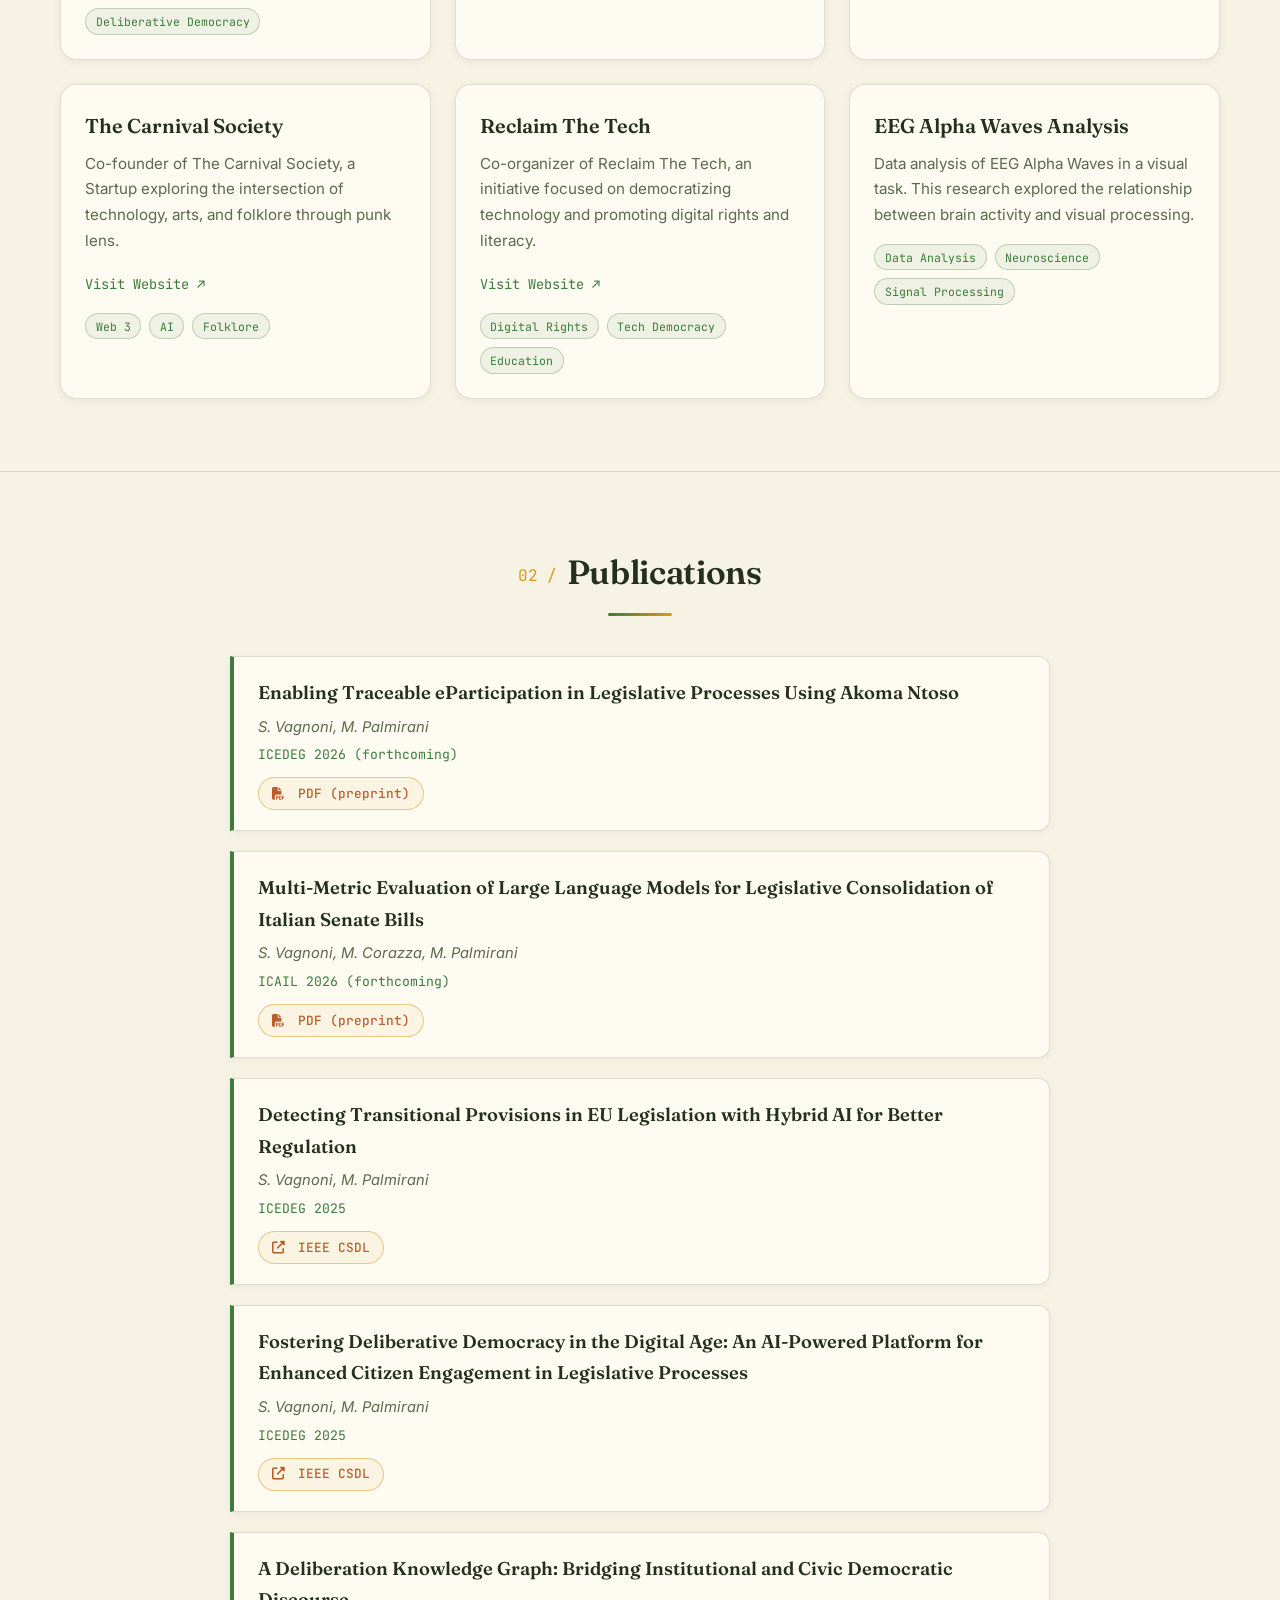
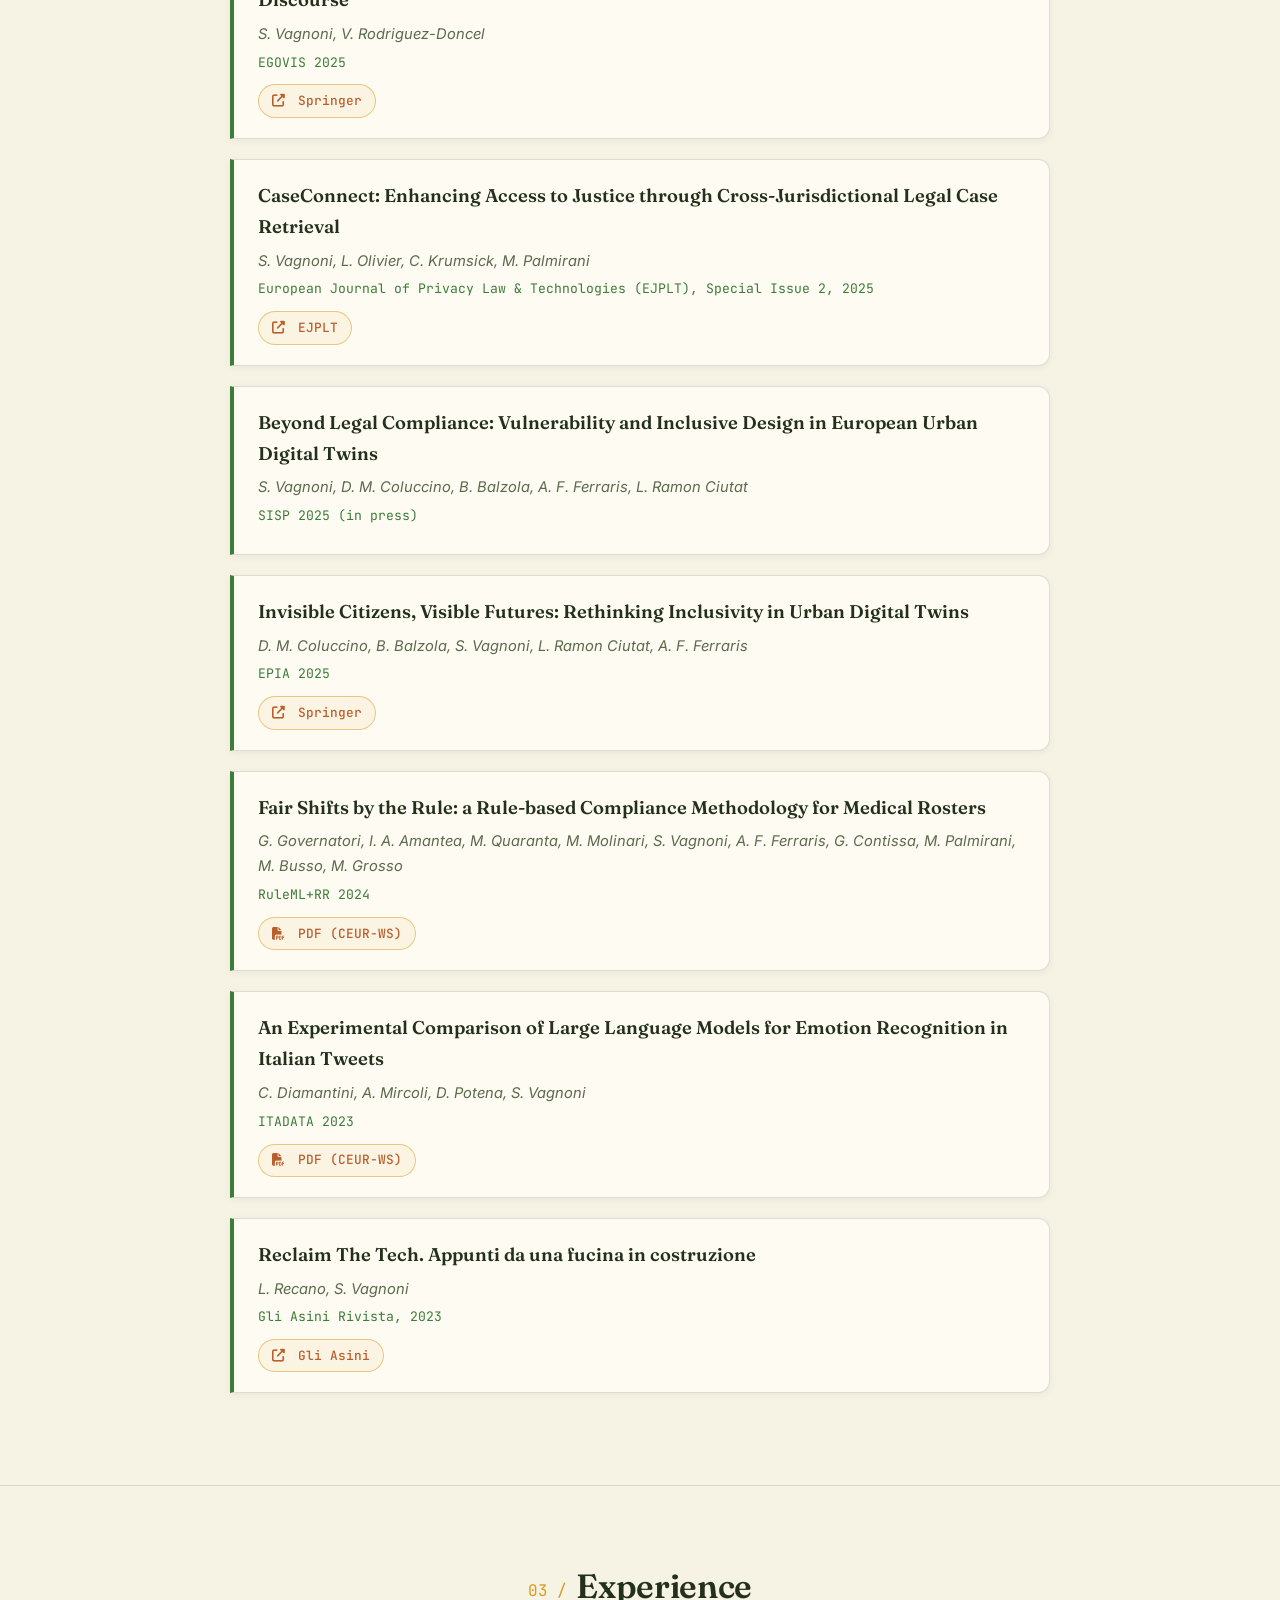
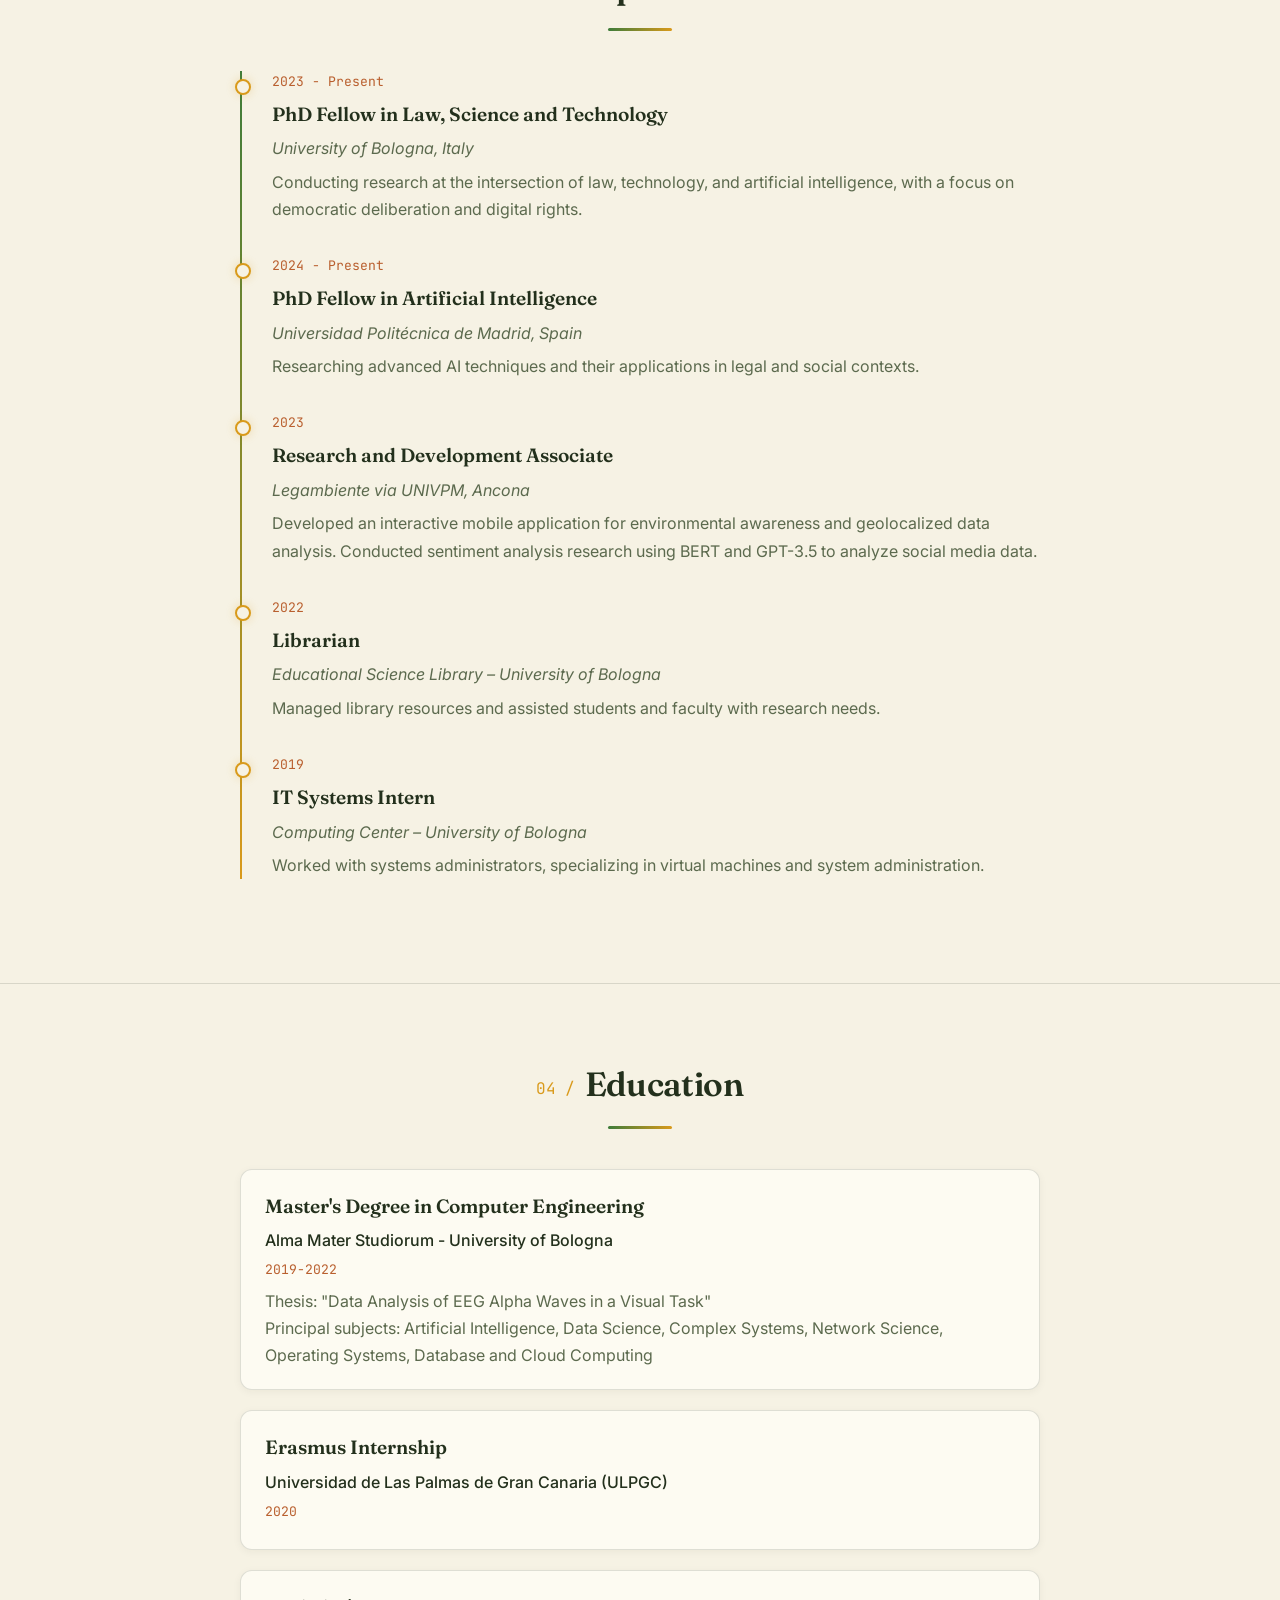
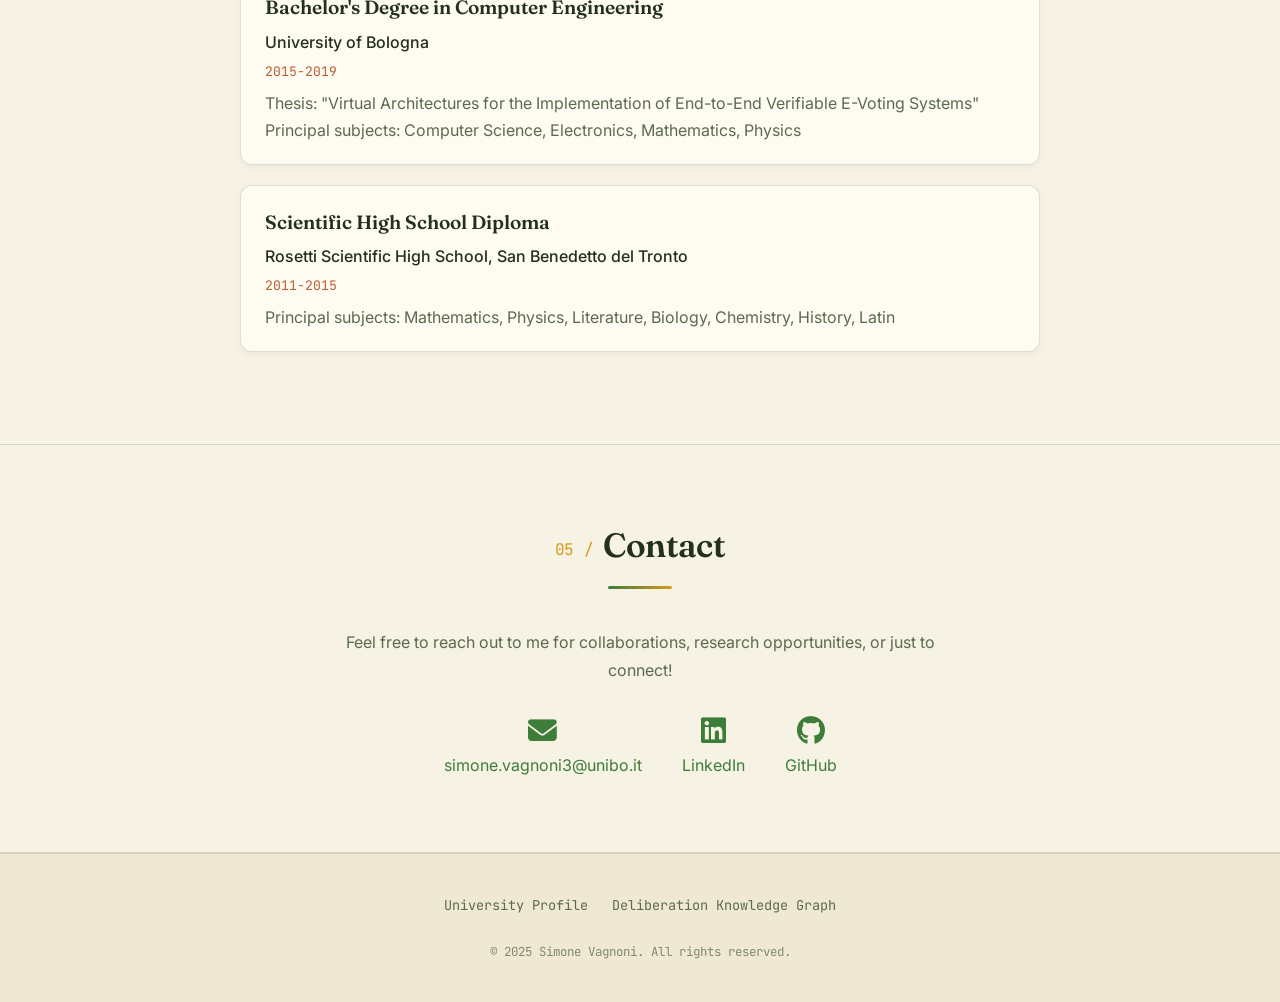
==== commit dbabffab: "Restyle with solarpunk theme, section numbering from 00 Co-Authored-By: Claude Fable 5 <noreply@anth" ====
--- a/index.html
+++ b/index.html
@@ -12,7 +12,7 @@
   <!-- Google Fonts -->
   <link rel="preconnect" href="https://fonts.googleapis.com">
   <link rel="preconnect" href="https://fonts.gstatic.com" crossorigin>
-  <link href="https://fonts.googleapis.com/css2?family=Space+Grotesk:wght@400;500;600;700&family=Inter:wght@300;400;500;600&family=JetBrains+Mono:ital,wght@0,400;0,500;1,400&display=swap" rel="stylesheet">
+  <link href="https://fonts.googleapis.com/css2?family=Fraunces:opsz,wght@9..144,400;9..144,500;9..144,600;9..144,700&family=Inter:wght@300;400;500;600&family=JetBrains+Mono:ital,wght@0,400;0,500;1,400&display=swap" rel="stylesheet">
   
   <!-- Font Awesome -->
   <link rel="stylesheet" href="https://cdnjs.cloudflare.com/ajax/libs/font-awesome/6.4.0/css/all.min.css">
--- a/css/main.css
+++ b/css/main.css
@@ -1,18 +1,18 @@
-/* Main CSS for Simone Vagnoni's personal website — "Stocastico" dark cyber-ethereal theme */
+/* Main CSS for Simone Vagnoni's personal website — "Stocastico" solarpunk theme */
 
 :root {
-  --bg: #0b0e14;
-  --bg-elev: #121724;
-  --bg-elev-2: #171d2e;
-  --text: #e6e9f0;
-  --text-muted: #9aa3b8;
-  --accent: #8b7bff;        /* electric violet */
-  --accent-2: #3ce8b6;      /* acid mint */
-  --accent-3: #ff5c93;      /* magenta spark */
-  --line: rgba(230, 233, 240, 0.1);
-  --glow: rgba(139, 123, 255, 0.25);
+  --bg: #f6f2e4;            /* sun-bleached paper */
+  --bg-elev: #fdfbf2;       /* warm white */
+  --bg-elev-2: #efe9d4;     /* aged cream */
+  --text: #23301c;          /* deep forest */
+  --text-muted: #5c6a4e;    /* moss */
+  --accent: #3e7c3a;        /* leaf green */
+  --accent-2: #d99a1b;      /* solar gold */
+  --accent-3: #b95f2e;      /* terracotta */
+  --line: rgba(35, 48, 28, 0.14);
+  --glow: rgba(217, 154, 27, 0.28);
   --font-main: 'Inter', sans-serif;
-  --font-heading: 'Space Grotesk', sans-serif;
+  --font-heading: 'Fraunces', serif;
   --font-mono: 'JetBrains Mono', monospace;
   --transition: all 0.25s ease;
 }
@@ -33,36 +33,19 @@
   color: var(--text);
   background-color: var(--bg);
   background-image:
-    radial-gradient(ellipse 60% 40% at 15% -5%, rgba(139, 123, 255, 0.13), transparent 60%),
-    radial-gradient(ellipse 50% 35% at 85% 10%, rgba(60, 232, 182, 0.08), transparent 60%),
-    radial-gradient(ellipse 45% 30% at 50% 100%, rgba(255, 92, 147, 0.06), transparent 65%);
+    radial-gradient(ellipse 65% 45% at 20% -5%, rgba(217, 154, 27, 0.16), transparent 60%),
+    radial-gradient(ellipse 55% 40% at 85% 5%, rgba(62, 124, 58, 0.12), transparent 60%),
+    radial-gradient(ellipse 50% 35% at 50% 100%, rgba(185, 95, 46, 0.08), transparent 65%);
   background-attachment: fixed;
 }
 
-/* Subtle scanline texture over everything */
-body::after {
-  content: '';
-  position: fixed;
-  inset: 0;
-  pointer-events: none;
-  z-index: 1000;
-  background: repeating-linear-gradient(
-    to bottom,
-    transparent 0px,
-    transparent 3px,
-    rgba(0, 0, 0, 0.12) 3px,
-    rgba(0, 0, 0, 0.12) 4px
-  );
-  opacity: 0.35;
-}
-
 ::selection {
-  background: var(--accent);
-  color: var(--bg);
+  background: var(--accent-2);
+  color: var(--bg-elev);
 }
 
 a {
-  color: var(--accent-2);
+  color: var(--accent);
   text-decoration: none;
   transition: var(--transition);
 }
@@ -100,12 +83,28 @@
   border-bottom: 1px solid var(--line);
 }
 
+/* Rising sun behind the profile */
 .header-content {
   display: flex;
   flex-direction: column;
   align-items: center;
   justify-content: center;
   text-align: center;
+  position: relative;
+}
+
+.header-content::before {
+  content: '';
+  position: absolute;
+  top: -30px;
+  left: 50%;
+  transform: translateX(-50%);
+  width: 260px;
+  height: 260px;
+  border-radius: 50%;
+  background: radial-gradient(circle, rgba(217, 154, 27, 0.35), rgba(217, 154, 27, 0.12) 55%, transparent 72%);
+  z-index: 0;
+  pointer-events: none;
 }
 
 .profile-image {
@@ -113,23 +112,28 @@
   height: 180px;
   border-radius: 50%;
   object-fit: cover;
-  border: 3px solid transparent;
+  border: 4px solid transparent;
   background:
     linear-gradient(var(--bg), var(--bg)) padding-box,
     conic-gradient(from 20deg, var(--accent), var(--accent-2), var(--accent-3), var(--accent)) border-box;
   margin-bottom: 1.5rem;
-  box-shadow: 0 0 40px var(--glow);
+  box-shadow: 0 8px 40px var(--glow);
+  position: relative;
+  z-index: 1;
 }
 
 .header-title {
   font-family: var(--font-heading);
-  font-size: 3rem;
-  letter-spacing: -0.02em;
+  font-size: 3.2rem;
+  font-weight: 600;
+  letter-spacing: -0.01em;
   margin-bottom: 0.25rem;
-  background: linear-gradient(100deg, var(--text) 30%, var(--accent) 65%, var(--accent-2) 95%);
+  background: linear-gradient(100deg, var(--text) 25%, var(--accent) 60%, var(--accent-2) 95%);
   -webkit-background-clip: text;
   background-clip: text;
   -webkit-text-fill-color: transparent;
+  position: relative;
+  z-index: 1;
 }
 
 .header-subtitle {
@@ -137,10 +141,12 @@
   font-size: 0.95rem;
   color: var(--text-muted);
   margin-bottom: 1rem;
+  position: relative;
+  z-index: 1;
 }
 
 .header-subtitle::before {
-  content: '// ';
+  content: '☼ ';
   color: var(--accent-2);
 }
 
@@ -148,6 +154,8 @@
   display: flex;
   gap: 1.25rem;
   margin-top: 1rem;
+  position: relative;
+  z-index: 1;
 }
 
 .social-links a {
@@ -157,12 +165,12 @@
 
 .social-links a:hover {
   color: var(--accent-2);
-  text-shadow: 0 0 18px var(--accent-2);
+  text-shadow: 0 0 18px var(--glow);
 }
 
 /* Navigation */
 nav {
-  background: rgba(11, 14, 20, 0.82);
+  background: rgba(246, 242, 228, 0.85);
   backdrop-filter: blur(12px);
   -webkit-backdrop-filter: blur(12px);
   padding: 0.85rem 0;
@@ -196,7 +204,7 @@
 
 .nav-list a:hover,
 .nav-list a.active {
-  color: var(--accent-2);
+  color: var(--accent);
   border-color: var(--line);
   background: var(--bg-elev);
 }
@@ -208,12 +216,13 @@
 }
 
 body {
-  counter-reset: sec;
+  counter-reset: sec -1;
 }
 
 .section-title {
   font-family: var(--font-heading);
-  font-size: 2rem;
+  font-size: 2.1rem;
+  font-weight: 600;
   letter-spacing: -0.01em;
   margin-bottom: 2.5rem;
   text-align: center;
@@ -226,7 +235,8 @@
   content: '0' counter(sec) ' / ';
   font-family: var(--font-mono);
   font-size: 1rem;
-  color: var(--accent);
+  font-weight: 400;
+  color: var(--accent-2);
   vertical-align: middle;
 }
 
@@ -234,10 +244,10 @@
   content: '';
   display: block;
   width: 64px;
-  height: 2px;
+  height: 3px;
+  border-radius: 2px;
   background: linear-gradient(90deg, var(--accent), var(--accent-2));
   margin: 0.75rem auto 0;
-  box-shadow: 0 0 12px var(--glow);
 }
 
 /* About Section */
@@ -253,9 +263,9 @@
 
 .about-content p:first-child::first-letter {
   font-family: var(--font-heading);
-  font-size: 2.2rem;
+  font-size: 2.4rem;
   line-height: 1;
-  color: var(--accent-2);
+  color: var(--accent);
   padding-right: 0.15rem;
 }
 
@@ -269,10 +279,11 @@
 .project-card {
   background: var(--bg-elev);
   border: 1px solid var(--line);
-  border-radius: 12px;
+  border-radius: 16px;
   overflow: hidden;
   transition: var(--transition);
   position: relative;
+  box-shadow: 0 2px 10px rgba(35, 48, 28, 0.06);
 }
 
 .project-card::before {
@@ -280,7 +291,7 @@
   position: absolute;
   inset: 0 auto auto 0;
   width: 100%;
-  height: 2px;
+  height: 3px;
   background: linear-gradient(90deg, var(--accent), var(--accent-2), transparent);
   opacity: 0;
   transition: var(--transition);
@@ -288,8 +299,8 @@
 
 .project-card:hover {
   transform: translateY(-4px);
-  border-color: rgba(139, 123, 255, 0.45);
-  box-shadow: 0 12px 32px rgba(0, 0, 0, 0.45), 0 0 24px var(--glow);
+  border-color: rgba(62, 124, 58, 0.45);
+  box-shadow: 0 14px 32px rgba(35, 48, 28, 0.14), 0 0 24px var(--glow);
 }
 
 .project-card:hover::before {
@@ -302,7 +313,8 @@
 
 .project-title {
   font-family: var(--font-heading);
-  font-size: 1.2rem;
+  font-size: 1.25rem;
+  font-weight: 600;
   margin-bottom: 0.5rem;
   color: var(--text);
 }
@@ -331,9 +343,9 @@
 
 .project-tag {
   font-family: var(--font-mono);
-  background: transparent;
-  color: var(--accent-2);
-  border: 1px solid rgba(60, 232, 182, 0.3);
+  background: rgba(62, 124, 58, 0.08);
+  color: var(--accent);
+  border: 1px solid rgba(62, 124, 58, 0.28);
   padding: 0.15rem 0.6rem;
   border-radius: 999px;
   font-size: 0.72rem;
@@ -350,20 +362,22 @@
   padding: 1.25rem 1.5rem;
   background: var(--bg-elev);
   border: 1px solid var(--line);
-  border-left: 3px solid var(--accent);
-  border-radius: 0 10px 10px 0;
+  border-left: 4px solid var(--accent);
+  border-radius: 0 12px 12px 0;
   transition: var(--transition);
+  box-shadow: 0 2px 8px rgba(35, 48, 28, 0.05);
 }
 
 .publication-item:hover {
   border-left-color: var(--accent-2);
-  background: var(--bg-elev-2);
-  box-shadow: 0 0 20px rgba(0, 0, 0, 0.35);
+  background: var(--bg-elev);
+  box-shadow: 0 8px 20px rgba(35, 48, 28, 0.12);
 }
 
 .publication-title {
   font-family: var(--font-heading);
-  font-size: 1.1rem;
+  font-size: 1.15rem;
+  font-weight: 600;
   margin-bottom: 0.4rem;
   color: var(--text);
 }
@@ -390,16 +404,17 @@
   margin-right: 0.6rem;
   margin-top: 0.25rem;
   padding: 0.3rem 0.8rem;
-  border: 1px solid rgba(60, 232, 182, 0.35);
+  border: 1px solid rgba(217, 154, 27, 0.5);
   border-radius: 999px;
-  color: var(--accent-2);
+  color: var(--accent-3);
+  background: rgba(217, 154, 27, 0.07);
 }
 
 .publication-links a:hover {
-  background: rgba(60, 232, 182, 0.1);
+  background: rgba(217, 154, 27, 0.18);
   border-color: var(--accent-2);
-  box-shadow: 0 0 14px rgba(60, 232, 182, 0.25);
-  color: var(--accent-2);
+  box-shadow: 0 0 14px var(--glow);
+  color: var(--accent-3);
 }
 
 .publication-links i {
@@ -440,19 +455,20 @@
   border-radius: 50%;
   background: var(--bg);
   border: 2px solid var(--accent-2);
-  box-shadow: 0 0 10px rgba(60, 232, 182, 0.5);
+  box-shadow: 0 0 10px var(--glow);
 }
 
 .timeline-date {
   font-family: var(--font-mono);
   font-size: 0.82rem;
-  color: var(--accent-2);
+  color: var(--accent-3);
   margin-bottom: 0.3rem;
 }
 
 .timeline-title {
   font-family: var(--font-heading);
-  font-size: 1.15rem;
+  font-size: 1.2rem;
+  font-weight: 600;
   margin-bottom: 0.3rem;
   color: var(--text);
 }
@@ -473,18 +489,21 @@
   padding: 1.25rem 1.5rem;
   background: var(--bg-elev);
   border: 1px solid var(--line);
-  border-radius: 10px;
+  border-radius: 12px;
   color: var(--text-muted);
   transition: var(--transition);
+  box-shadow: 0 2px 8px rgba(35, 48, 28, 0.05);
 }
 
 .education-item:hover {
-  border-color: rgba(139, 123, 255, 0.4);
+  border-color: rgba(62, 124, 58, 0.4);
+  box-shadow: 0 8px 20px rgba(35, 48, 28, 0.1);
 }
 
 .education-degree {
   font-family: var(--font-heading);
-  font-size: 1.15rem;
+  font-size: 1.2rem;
+  font-weight: 600;
   margin-bottom: 0.3rem;
   color: var(--text);
 }
@@ -498,7 +517,7 @@
 .education-date {
   font-family: var(--font-mono);
   font-size: 0.82rem;
-  color: var(--accent);
+  color: var(--accent-3);
   margin-bottom: 0.4rem;
 }
 
@@ -532,7 +551,7 @@
 
 .contact-link:hover .contact-icon {
   color: var(--accent-2);
-  text-shadow: 0 0 18px var(--accent-2);
+  text-shadow: 0 0 18px var(--glow);
 }
 
 /* Footer */
@@ -540,6 +559,7 @@
   padding: 2.5rem 0;
   text-align: center;
   border-top: 1px solid var(--line);
+  background: var(--bg-elev-2);
 }
 
 .footer-content {
@@ -563,7 +583,7 @@
 }
 
 .footer-links a:hover {
-  color: var(--accent-2);
+  color: var(--accent);
 }
 
 .footer-copyright {
@@ -571,7 +591,7 @@
   font-family: var(--font-mono);
   font-size: 0.78rem;
   color: var(--text-muted);
-  opacity: 0.7;
+  opacity: 0.75;
 }
 
 /* Reduced motion */
@@ -588,7 +608,7 @@
 /* Responsive Design */
 @media (max-width: 768px) {
   .header-title {
-    font-size: 2.2rem;
+    font-size: 2.3rem;
   }
 
   .nav-list {
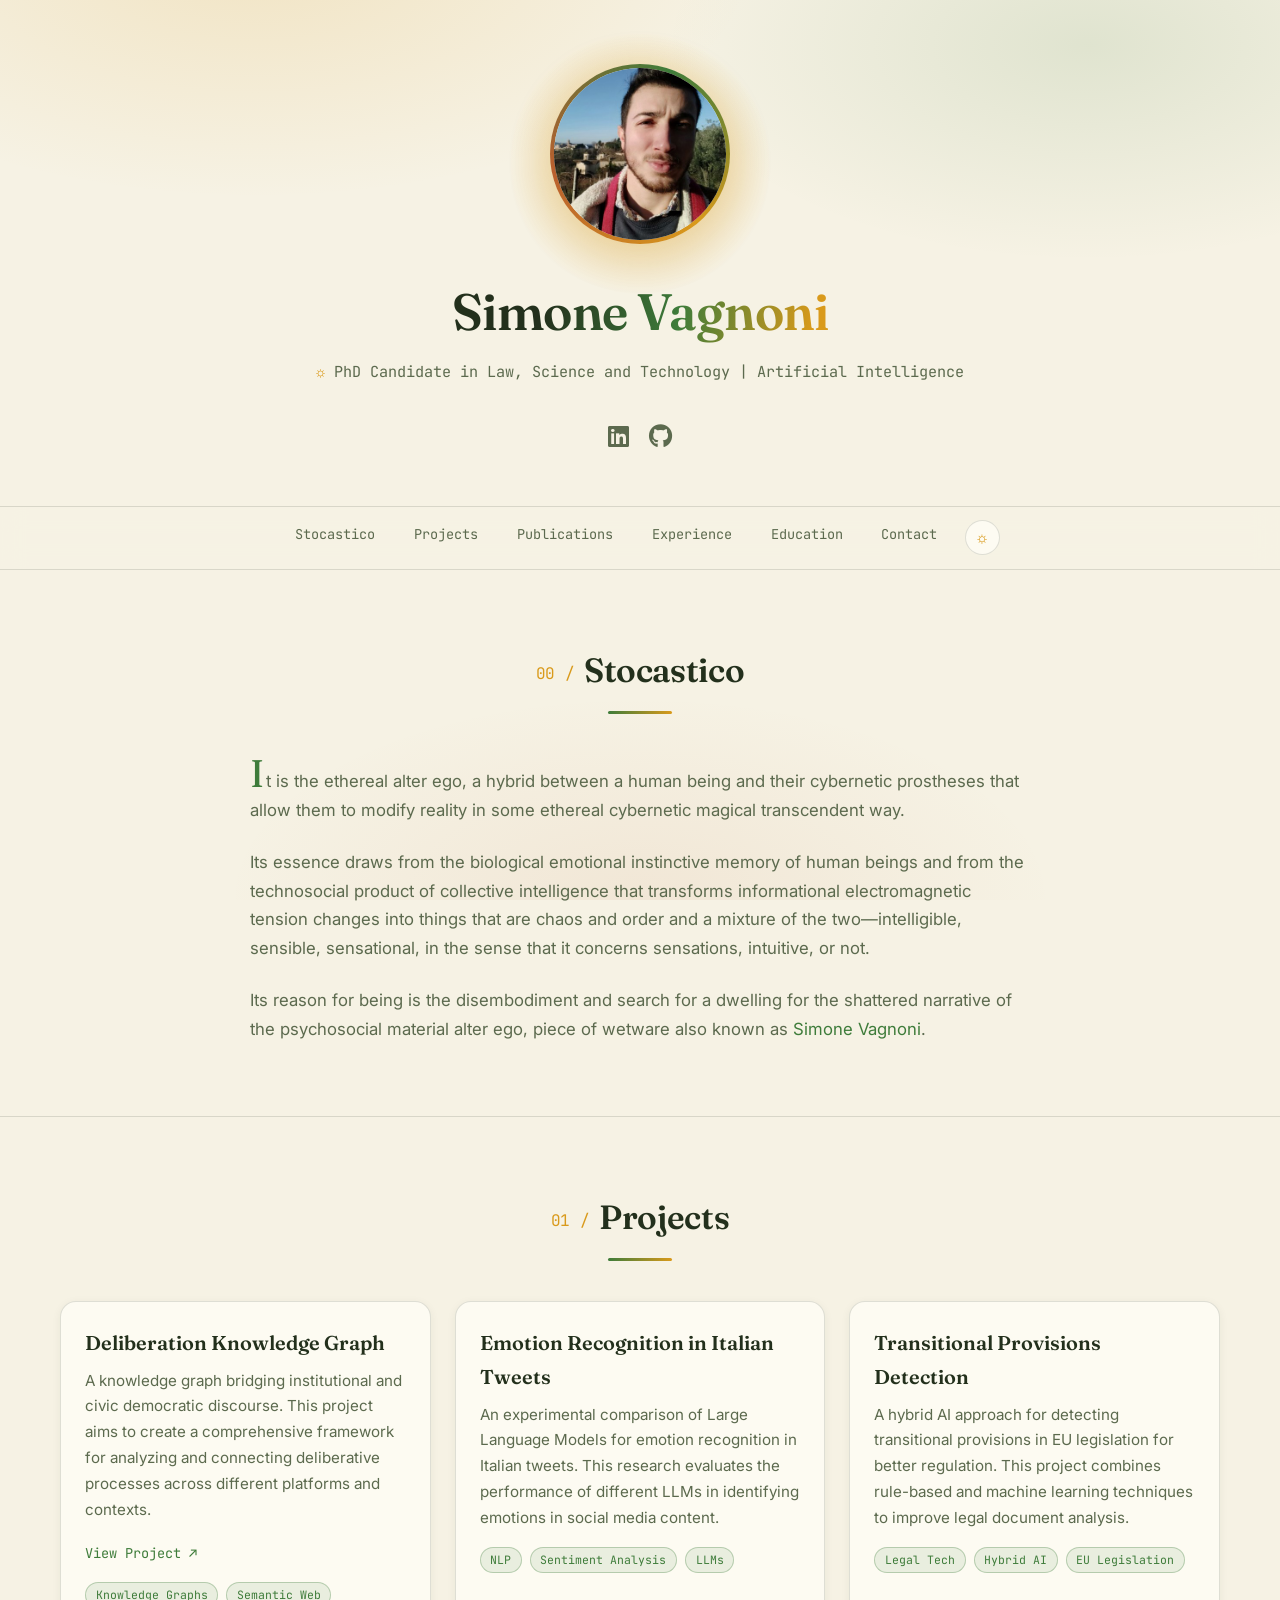
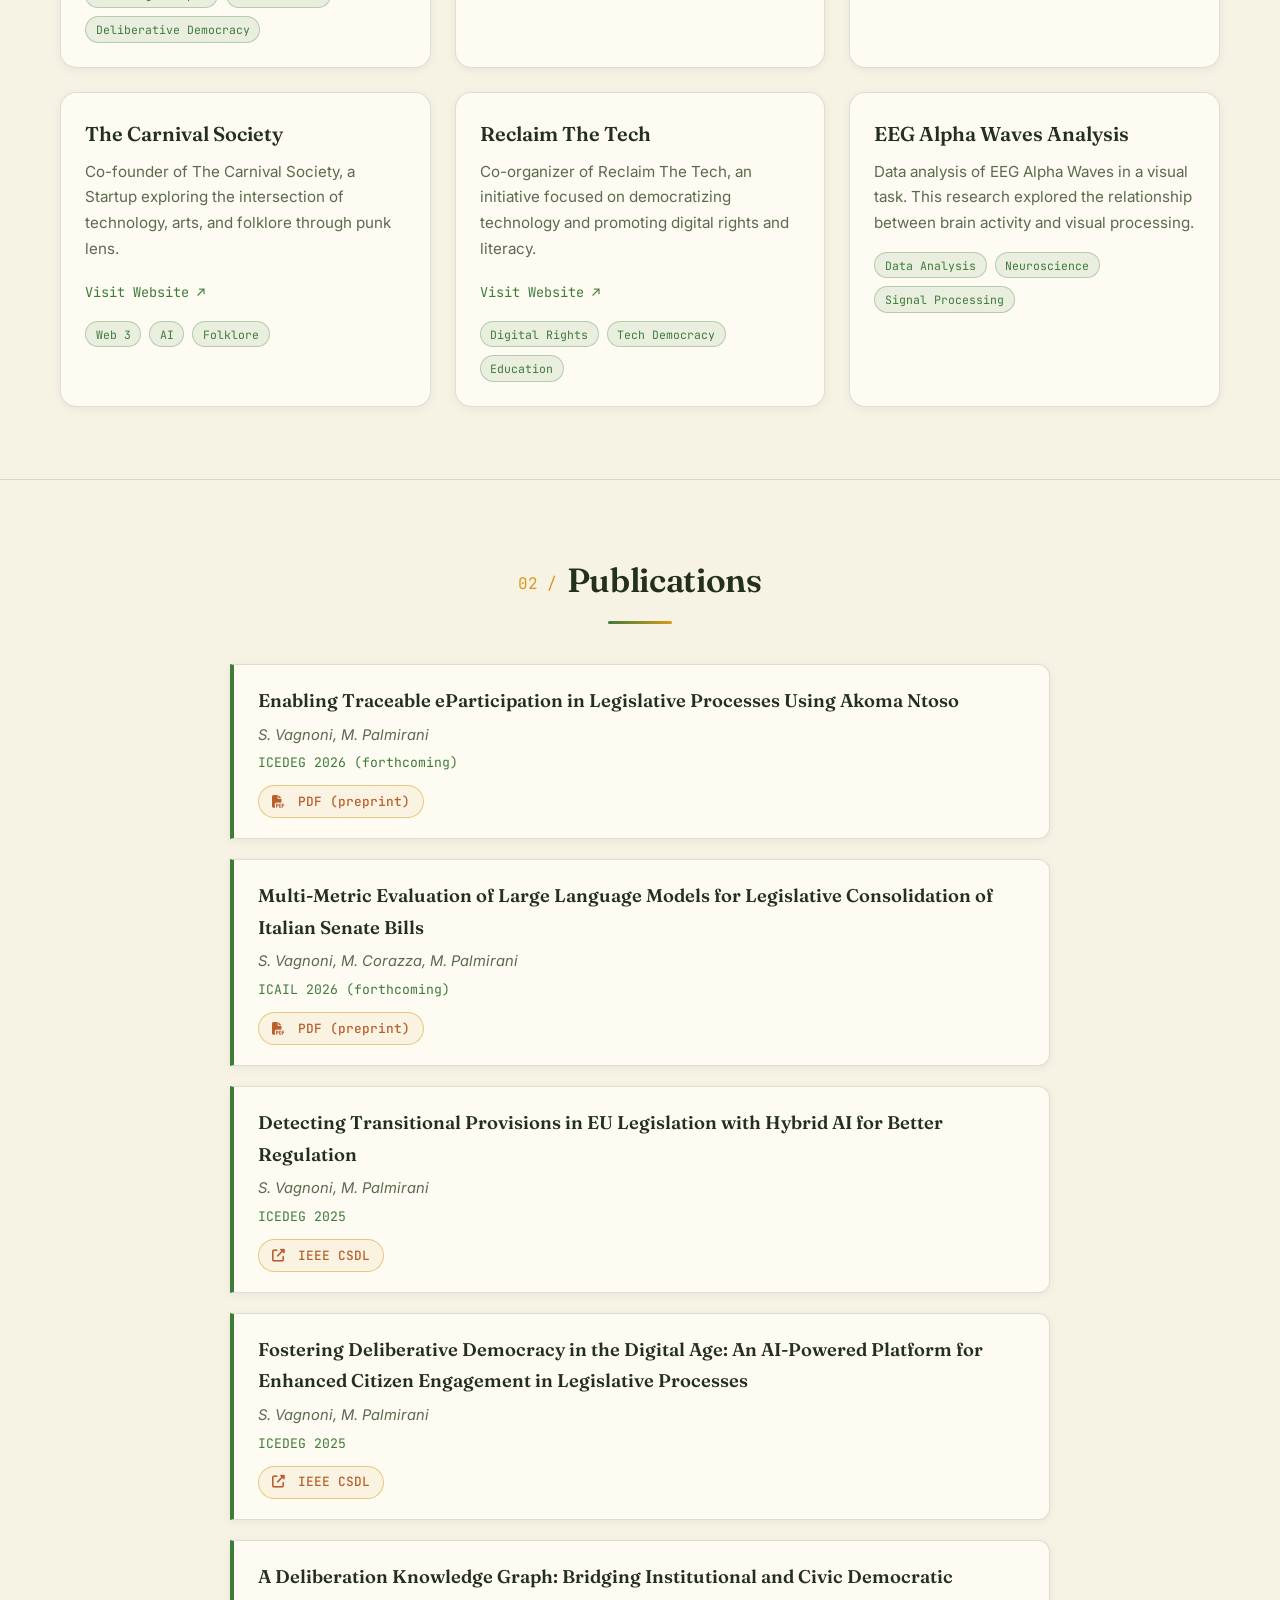
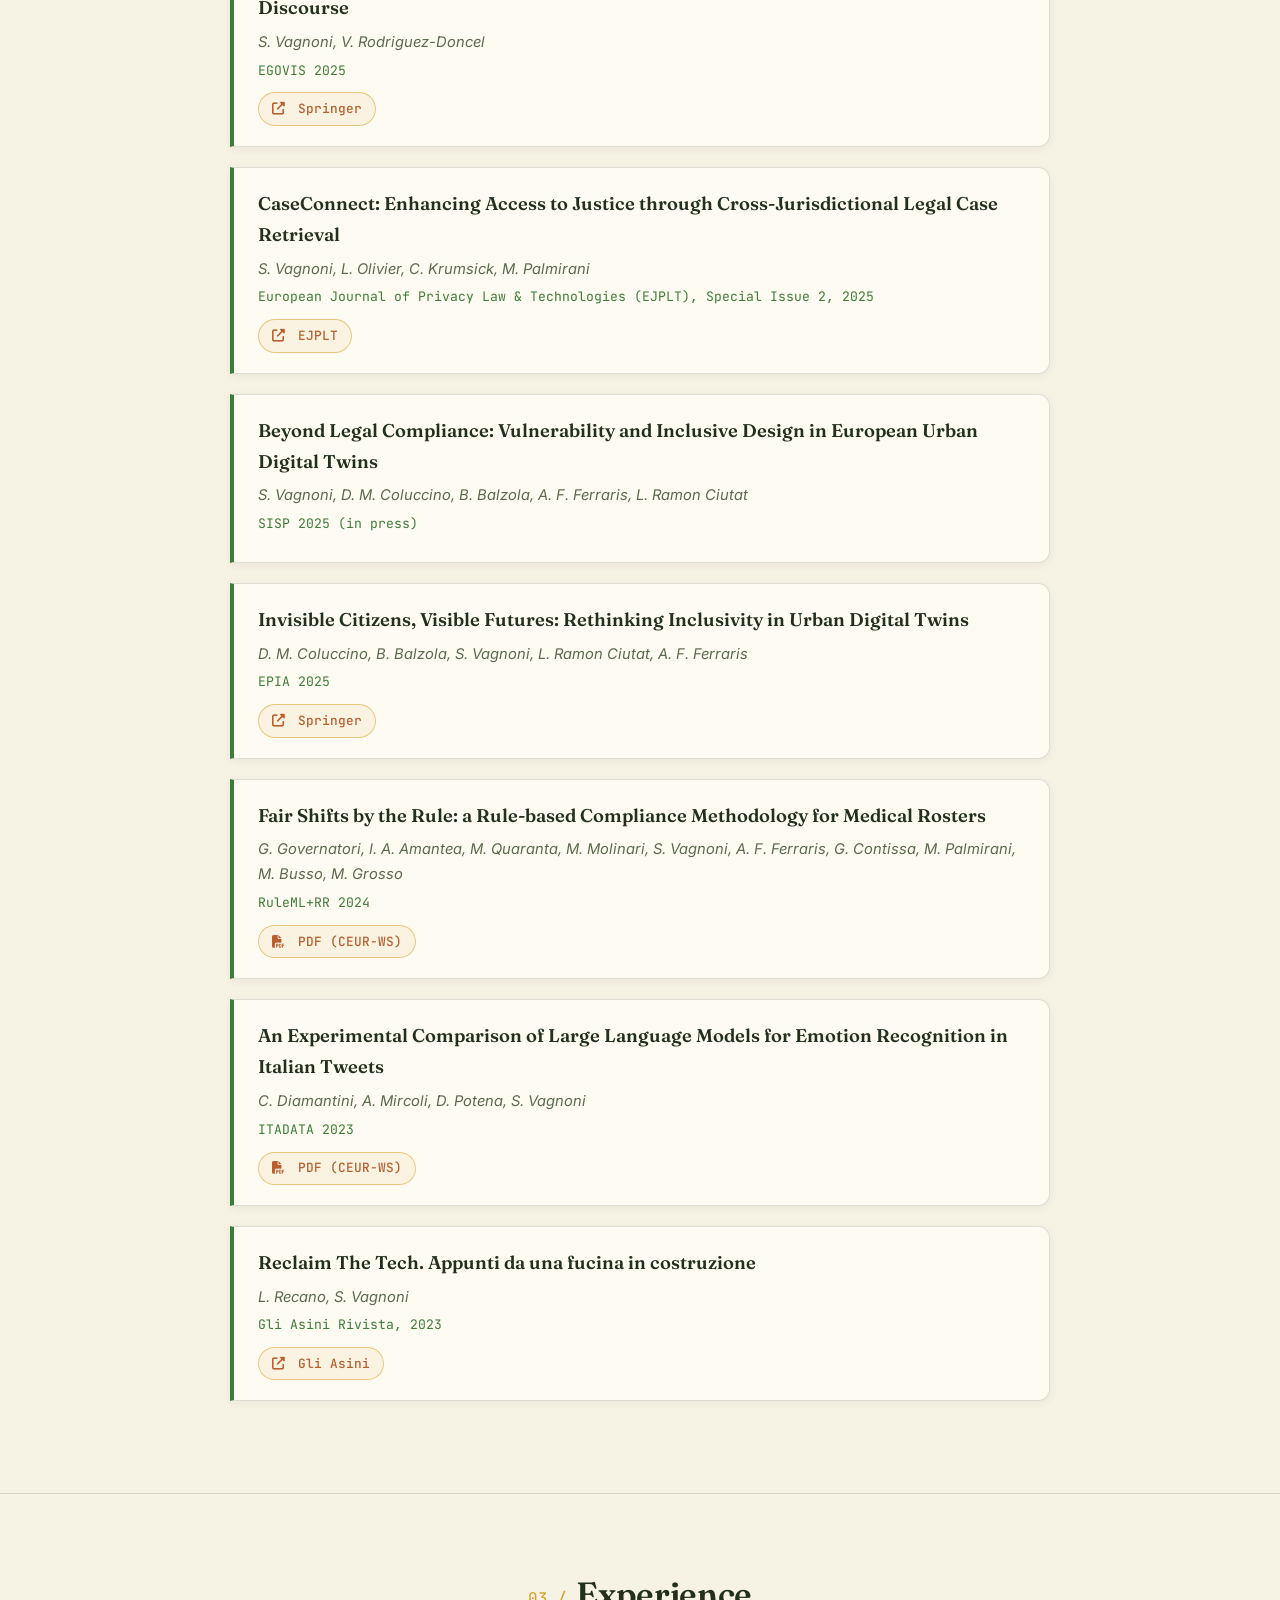
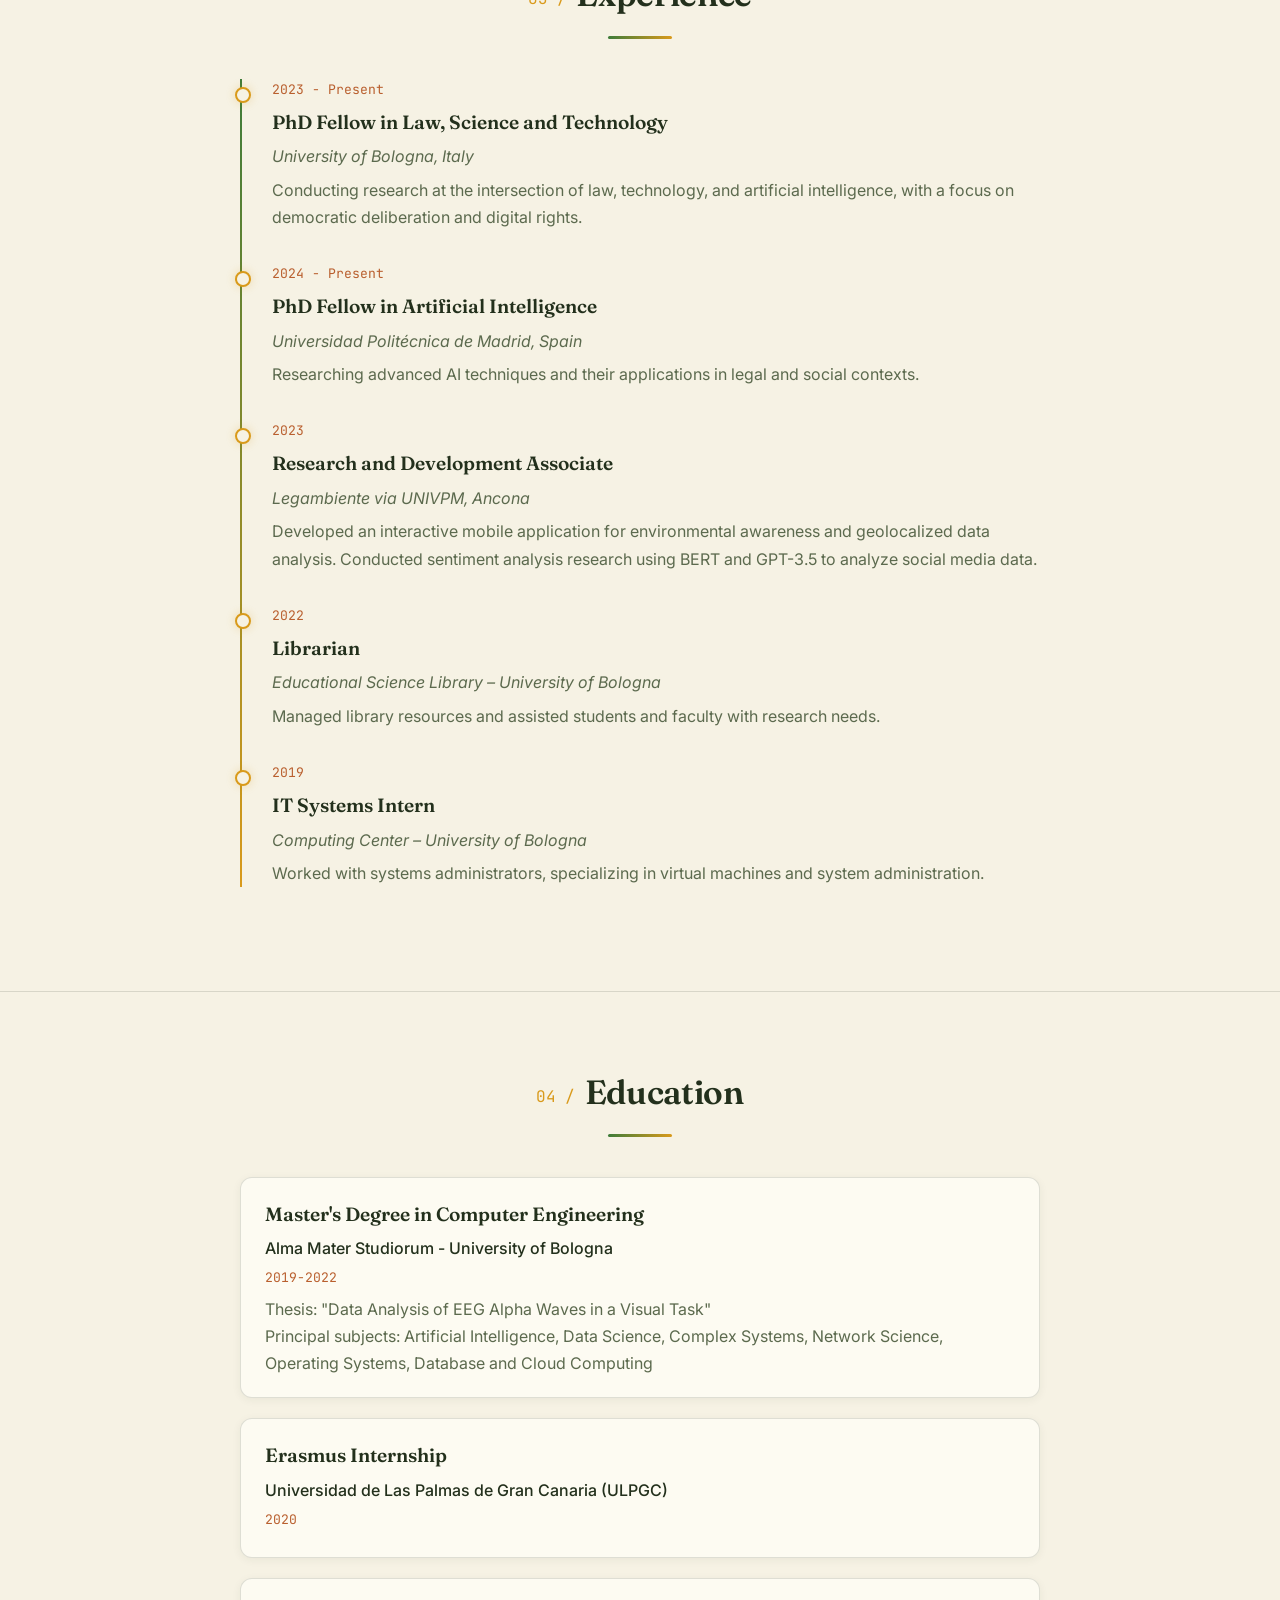
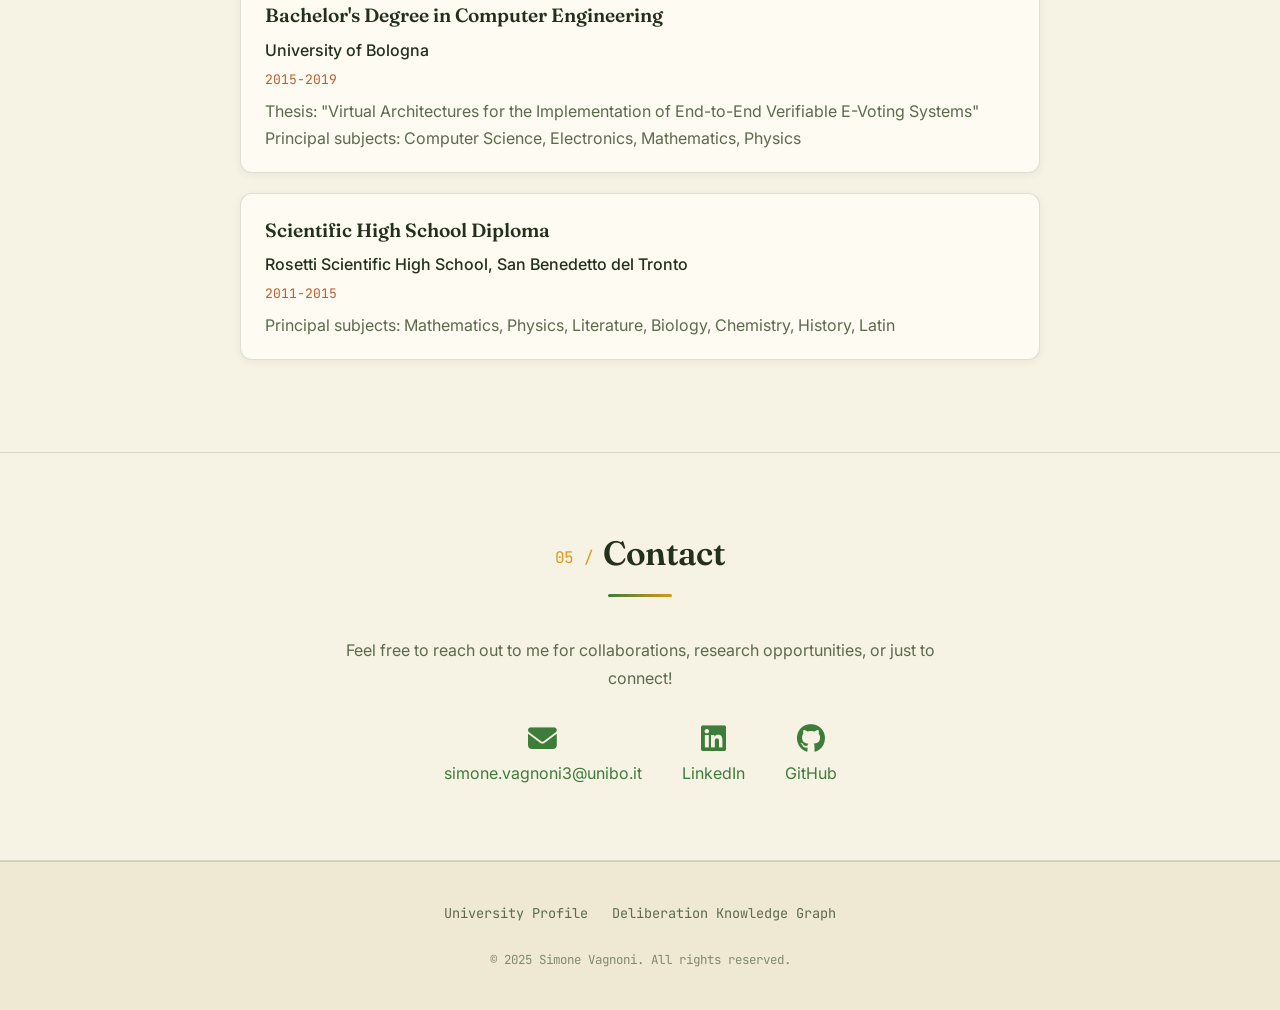
==== commit 61f57fa9: "Add lunarpunk night theme with solar/lunar toggle Co-Authored-By: Claude Fable 5 <noreply@anthropic." ====
--- a/index.html
+++ b/index.html
@@ -19,6 +19,15 @@
   
   <!-- Custom CSS -->
   <link rel="stylesheet" href="css/main.css">
+
+  <!-- Theme init (before paint, to avoid flash) -->
+  <script>
+    (function() {
+      var saved = localStorage.getItem('theme');
+      var theme = saved || (window.matchMedia('(prefers-color-scheme: dark)').matches ? 'lunar' : 'solar');
+      document.documentElement.setAttribute('data-theme', theme);
+    })();
+  </script>
 </head>
 <body>
   <!-- Header Section -->
@@ -48,6 +57,7 @@
           <li><a href="#education">Education</a></li>
           <li><a href="#contact">Contact</a></li>
         </ul>
+        <button class="theme-toggle" aria-label="Toggle solar/lunar theme" title="Solar / Lunar">☼</button>
       </div>
     </div>
   </nav>
--- a/css/main.css
+++ b/css/main.css
@@ -1,4 +1,5 @@
-/* Main CSS for Simone Vagnoni's personal website — "Stocastico" solarpunk theme */
+/* Main CSS for Simone Vagnoni's personal website — "Stocastico" solarpunk/lunarpunk theme.
+   Solar (day) is the default; html[data-theme="lunar"] switches to the nocturnal palette. */
 
 :root {
   --bg: #f6f2e4;            /* sun-bleached paper */
@@ -11,10 +12,40 @@
   --accent-3: #b95f2e;      /* terracotta */
   --line: rgba(35, 48, 28, 0.14);
   --glow: rgba(217, 154, 27, 0.28);
+  --halo: radial-gradient(circle, rgba(217, 154, 27, 0.35), rgba(217, 154, 27, 0.12) 55%, transparent 72%);
+  --bg-scene:
+    radial-gradient(ellipse 65% 45% at 20% -5%, rgba(217, 154, 27, 0.16), transparent 60%),
+    radial-gradient(ellipse 55% 40% at 85% 5%, rgba(62, 124, 58, 0.12), transparent 60%),
+    radial-gradient(ellipse 50% 35% at 50% 100%, rgba(185, 95, 46, 0.08), transparent 65%);
+  --nav-bg: rgba(246, 242, 228, 0.85);
+  --card-shadow: 0 2px 10px rgba(35, 48, 28, 0.06);
+  --card-shadow-hover: 0 14px 32px rgba(35, 48, 28, 0.14), 0 0 24px var(--glow);
   --font-main: 'Inter', sans-serif;
   --font-heading: 'Fraunces', serif;
   --font-mono: 'JetBrains Mono', monospace;
   --transition: all 0.25s ease;
+}
+
+/* Lunarpunk — moonlit indigo, moonflower violet, bioluminescent mint */
+html[data-theme="lunar"] {
+  --bg: #0d1020;            /* deep indigo night */
+  --bg-elev: #151a2e;       /* nocturnal understory */
+  --bg-elev-2: #1c2340;     /* midnight canopy */
+  --text: #e4e6f4;          /* moonlight */
+  --text-muted: #9aa0c0;    /* dusk haze */
+  --accent: #a48fff;        /* moonflower violet */
+  --accent-2: #6fe3c1;      /* bioluminescent mint */
+  --accent-3: #e08fd0;      /* spore-glow pink */
+  --line: rgba(228, 230, 244, 0.12);
+  --glow: rgba(164, 143, 255, 0.3);
+  --halo: radial-gradient(circle, rgba(196, 200, 232, 0.28), rgba(164, 143, 255, 0.12) 55%, transparent 72%);
+  --bg-scene:
+    radial-gradient(ellipse 65% 45% at 20% -5%, rgba(164, 143, 255, 0.14), transparent 60%),
+    radial-gradient(ellipse 55% 40% at 85% 5%, rgba(111, 227, 193, 0.09), transparent 60%),
+    radial-gradient(ellipse 50% 35% at 50% 100%, rgba(224, 143, 208, 0.07), transparent 65%);
+  --nav-bg: rgba(13, 16, 32, 0.82);
+  --card-shadow: 0 2px 10px rgba(0, 0, 0, 0.35);
+  --card-shadow-hover: 0 14px 32px rgba(0, 0, 0, 0.5), 0 0 24px var(--glow);
 }
 
 * {
@@ -32,11 +63,33 @@
   line-height: 1.7;
   color: var(--text);
   background-color: var(--bg);
+  background-image: var(--bg-scene);
+  background-attachment: fixed;
+  transition: background-color 0.4s ease, color 0.4s ease;
+}
+
+/* Fireflies / spores drifting in the lunar night */
+html[data-theme="lunar"] body::before {
+  content: '';
+  position: fixed;
+  inset: 0;
+  pointer-events: none;
+  z-index: 0;
   background-image:
-    radial-gradient(ellipse 65% 45% at 20% -5%, rgba(217, 154, 27, 0.16), transparent 60%),
-    radial-gradient(ellipse 55% 40% at 85% 5%, rgba(62, 124, 58, 0.12), transparent 60%),
-    radial-gradient(ellipse 50% 35% at 50% 100%, rgba(185, 95, 46, 0.08), transparent 65%);
-  background-attachment: fixed;
+    radial-gradient(circle 1.5px at 12% 25%, rgba(111, 227, 193, 0.8), transparent 100%),
+    radial-gradient(circle 1px at 78% 15%, rgba(228, 230, 244, 0.7), transparent 100%),
+    radial-gradient(circle 1.5px at 55% 60%, rgba(164, 143, 255, 0.6), transparent 100%),
+    radial-gradient(circle 1px at 30% 80%, rgba(111, 227, 193, 0.6), transparent 100%),
+    radial-gradient(circle 1px at 90% 70%, rgba(224, 143, 208, 0.6), transparent 100%),
+    radial-gradient(circle 1.5px at 8% 55%, rgba(228, 230, 244, 0.5), transparent 100%),
+    radial-gradient(circle 1px at 65% 35%, rgba(111, 227, 193, 0.55), transparent 100%),
+    radial-gradient(circle 1px at 42% 10%, rgba(164, 143, 255, 0.6), transparent 100%);
+  animation: fireflies 9s ease-in-out infinite alternate;
+}
+
+@keyframes fireflies {
+  from { opacity: 0.35; }
+  to { opacity: 1; }
 }
 
 ::selection {
@@ -102,7 +155,7 @@
   width: 260px;
   height: 260px;
   border-radius: 50%;
-  background: radial-gradient(circle, rgba(217, 154, 27, 0.35), rgba(217, 154, 27, 0.12) 55%, transparent 72%);
+  background: var(--halo);
   z-index: 0;
   pointer-events: none;
 }
@@ -150,6 +203,10 @@
   color: var(--accent-2);
 }
 
+html[data-theme="lunar"] .header-subtitle::before {
+  content: '☾ ';
+}
+
 .social-links {
   display: flex;
   gap: 1.25rem;
@@ -170,7 +227,7 @@
 
 /* Navigation */
 nav {
-  background: rgba(246, 242, 228, 0.85);
+  background: var(--nav-bg);
   backdrop-filter: blur(12px);
   -webkit-backdrop-filter: blur(12px);
   padding: 0.85rem 0;
@@ -207,6 +264,33 @@
   color: var(--accent);
   border-color: var(--line);
   background: var(--bg-elev);
+}
+
+
+/* Theme toggle */
+.nav-container {
+  position: relative;
+}
+
+.theme-toggle {
+  font-family: var(--font-mono);
+  font-size: 1.05rem;
+  line-height: 1;
+  color: var(--accent-2);
+  background: var(--bg-elev);
+  border: 1px solid var(--line);
+  border-radius: 999px;
+  width: 2.2rem;
+  height: 2.2rem;
+  cursor: pointer;
+  margin-left: 0.75rem;
+  transition: var(--transition);
+}
+
+.theme-toggle:hover {
+  border-color: var(--accent-2);
+  box-shadow: 0 0 14px var(--glow);
+  transform: rotate(20deg);
 }
 
 /* Sections */
@@ -283,7 +367,7 @@
   overflow: hidden;
   transition: var(--transition);
   position: relative;
-  box-shadow: 0 2px 10px rgba(35, 48, 28, 0.06);
+  box-shadow: var(--card-shadow);
 }
 
 .project-card::before {
@@ -299,8 +383,8 @@
 
 .project-card:hover {
   transform: translateY(-4px);
-  border-color: rgba(62, 124, 58, 0.45);
-  box-shadow: 0 14px 32px rgba(35, 48, 28, 0.14), 0 0 24px var(--glow);
+  border-color: color-mix(in srgb, var(--accent) 50%, transparent);
+  box-shadow: var(--card-shadow-hover);
 }
 
 .project-card:hover::before {
@@ -343,9 +427,9 @@
 
 .project-tag {
   font-family: var(--font-mono);
-  background: rgba(62, 124, 58, 0.08);
+  background: color-mix(in srgb, var(--accent) 10%, transparent);
   color: var(--accent);
-  border: 1px solid rgba(62, 124, 58, 0.28);
+  border: 1px solid color-mix(in srgb, var(--accent) 30%, transparent);
   padding: 0.15rem 0.6rem;
   border-radius: 999px;
   font-size: 0.72rem;
@@ -365,13 +449,13 @@
   border-left: 4px solid var(--accent);
   border-radius: 0 12px 12px 0;
   transition: var(--transition);
-  box-shadow: 0 2px 8px rgba(35, 48, 28, 0.05);
+  box-shadow: var(--card-shadow);
 }
 
 .publication-item:hover {
   border-left-color: var(--accent-2);
   background: var(--bg-elev);
-  box-shadow: 0 8px 20px rgba(35, 48, 28, 0.12);
+  box-shadow: var(--card-shadow-hover);
 }
 
 .publication-title {
@@ -404,14 +488,14 @@
   margin-right: 0.6rem;
   margin-top: 0.25rem;
   padding: 0.3rem 0.8rem;
-  border: 1px solid rgba(217, 154, 27, 0.5);
+  border: 1px solid color-mix(in srgb, var(--accent-2) 50%, transparent);
   border-radius: 999px;
   color: var(--accent-3);
-  background: rgba(217, 154, 27, 0.07);
+  background: color-mix(in srgb, var(--accent-2) 8%, transparent);
 }
 
 .publication-links a:hover {
-  background: rgba(217, 154, 27, 0.18);
+  background: color-mix(in srgb, var(--accent-2) 18%, transparent);
   border-color: var(--accent-2);
   box-shadow: 0 0 14px var(--glow);
   color: var(--accent-3);
@@ -492,12 +576,12 @@
   border-radius: 12px;
   color: var(--text-muted);
   transition: var(--transition);
-  box-shadow: 0 2px 8px rgba(35, 48, 28, 0.05);
+  box-shadow: var(--card-shadow);
 }
 
 .education-item:hover {
-  border-color: rgba(62, 124, 58, 0.4);
-  box-shadow: 0 8px 20px rgba(35, 48, 28, 0.1);
+  border-color: color-mix(in srgb, var(--accent) 45%, transparent);
+  box-shadow: var(--card-shadow-hover);
 }
 
 .education-degree {
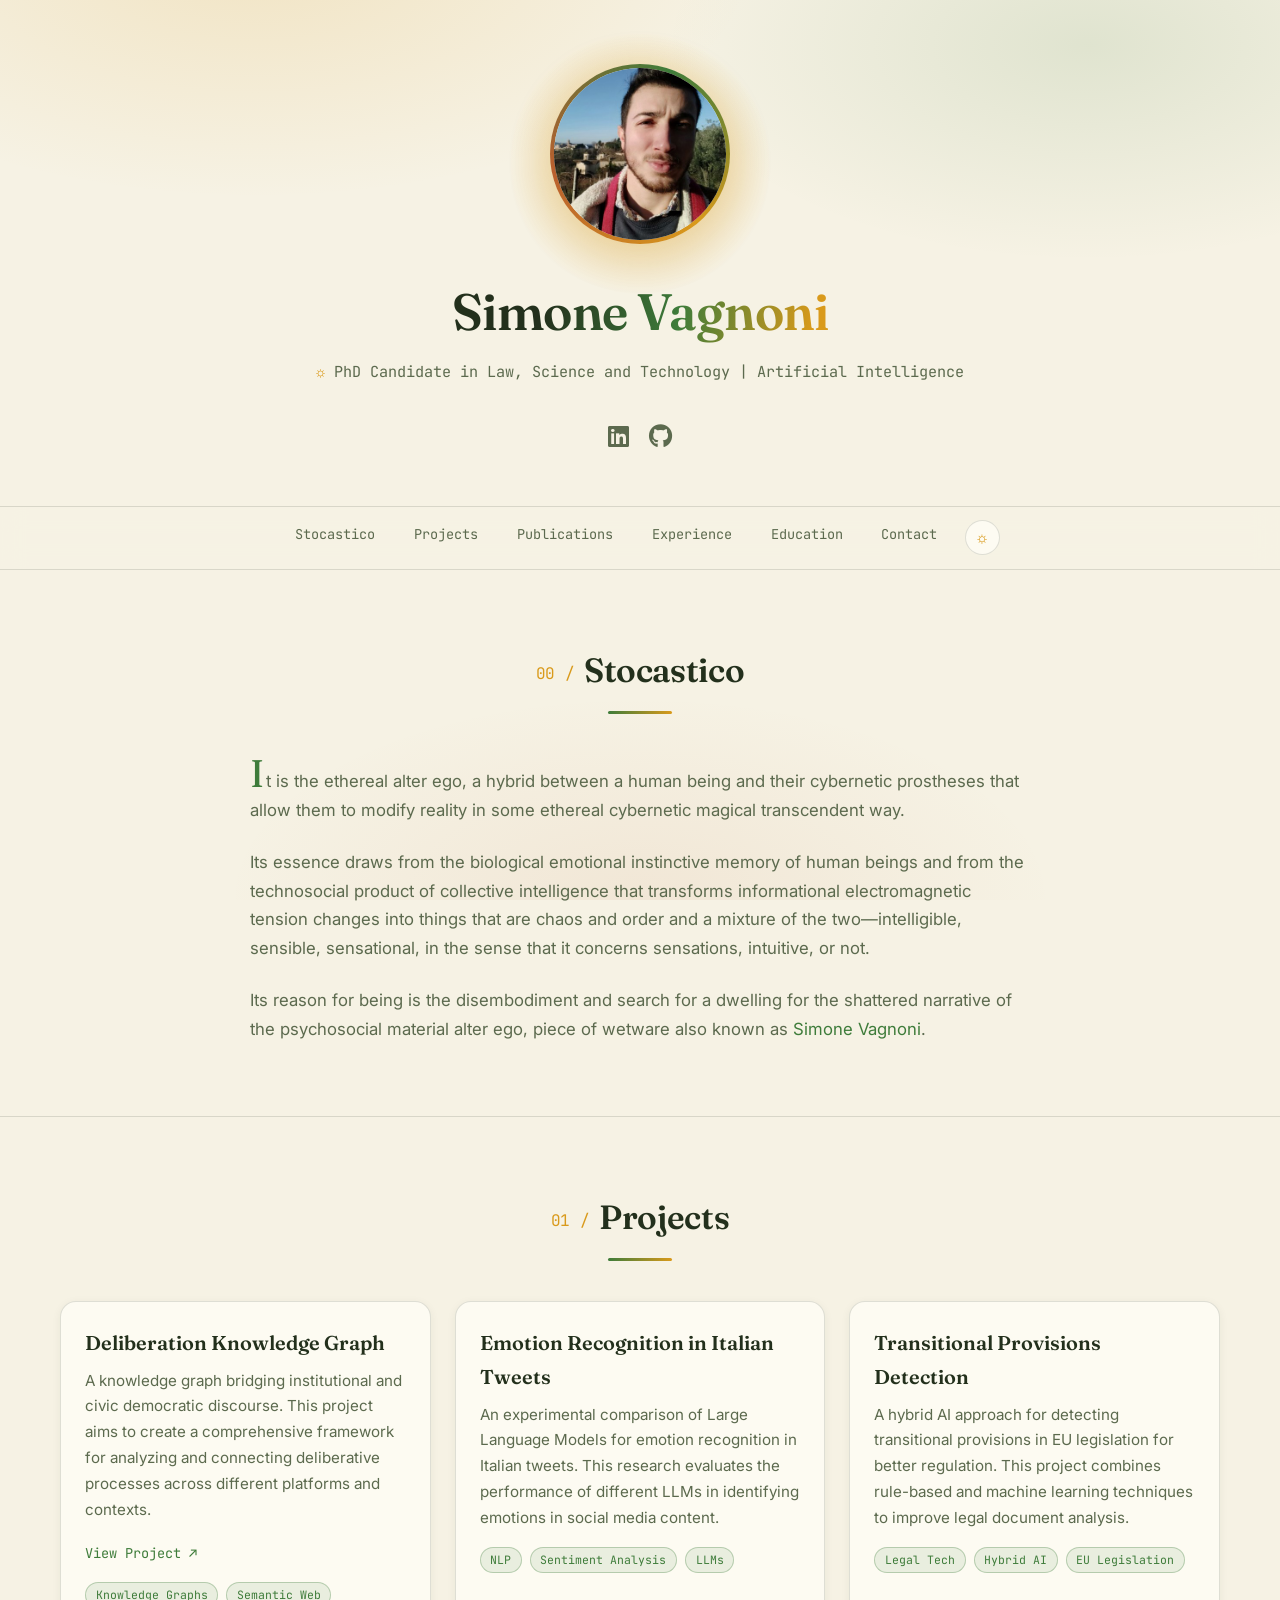
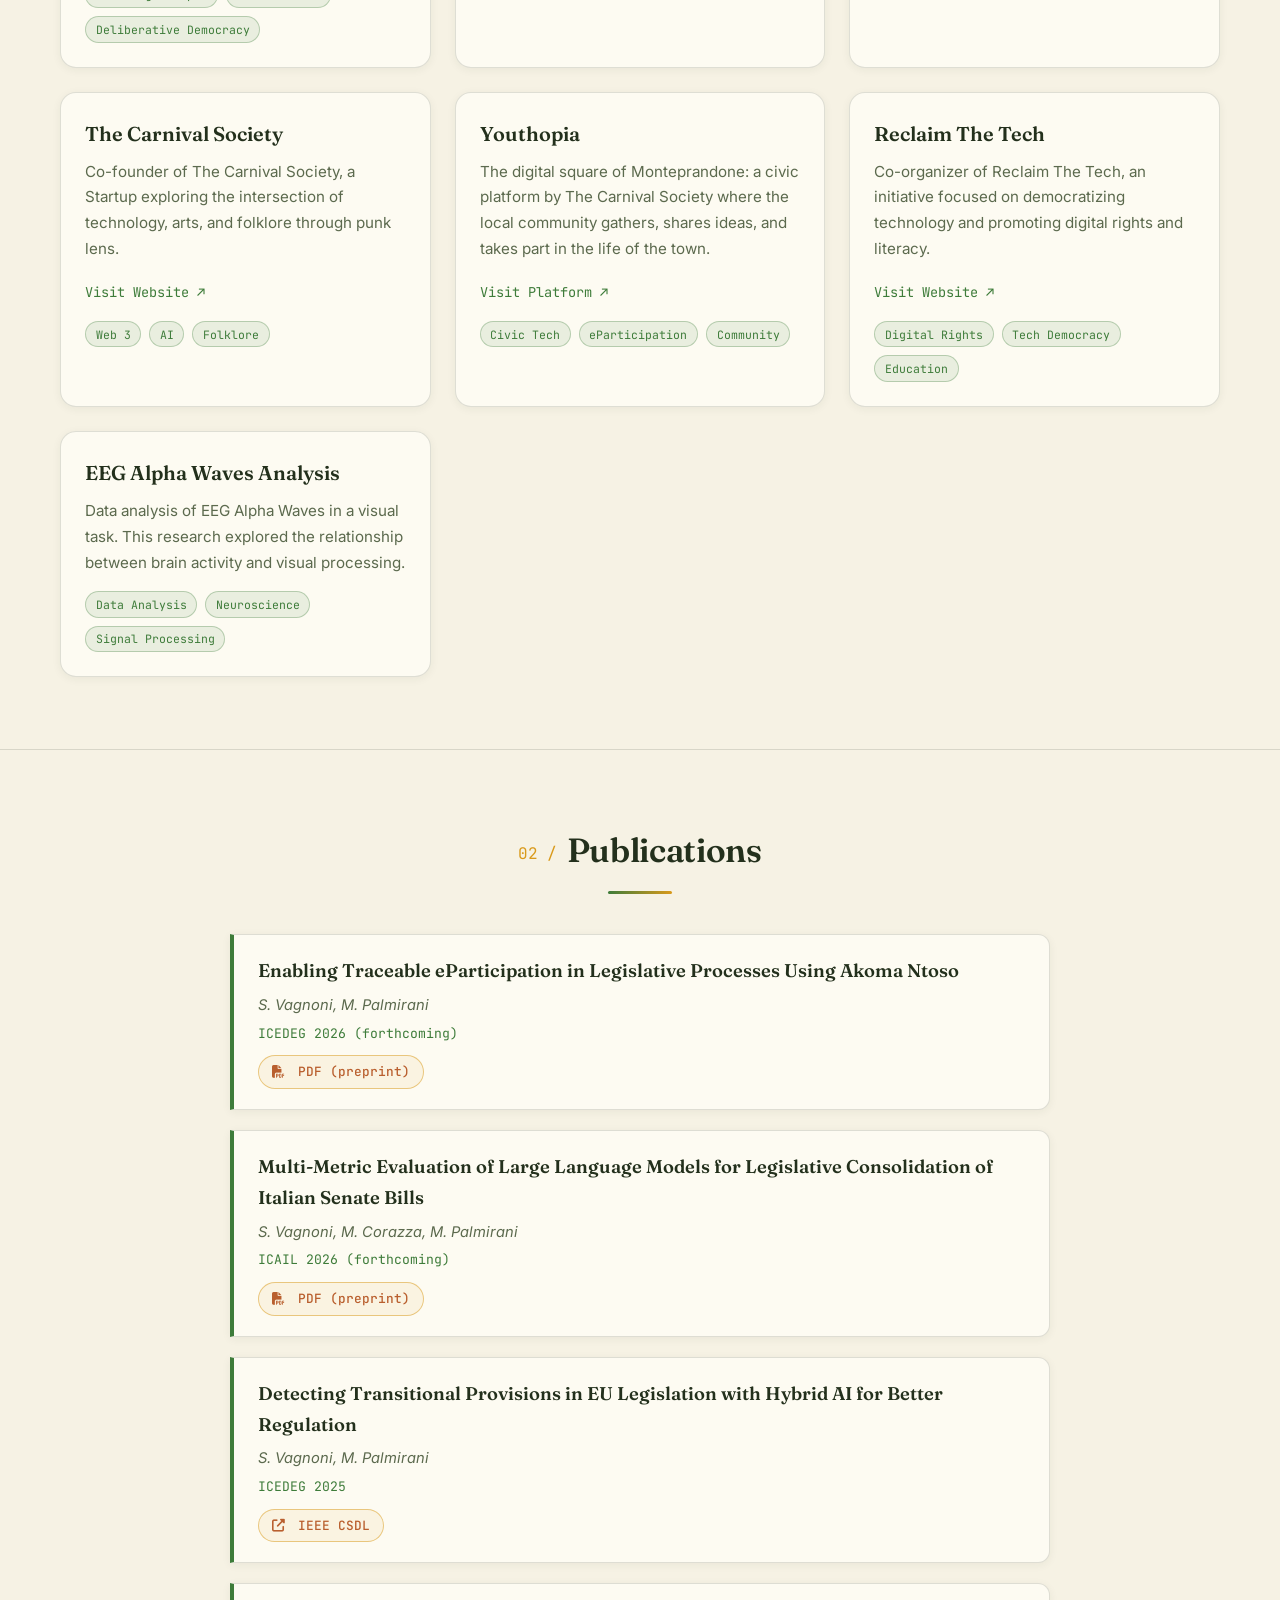
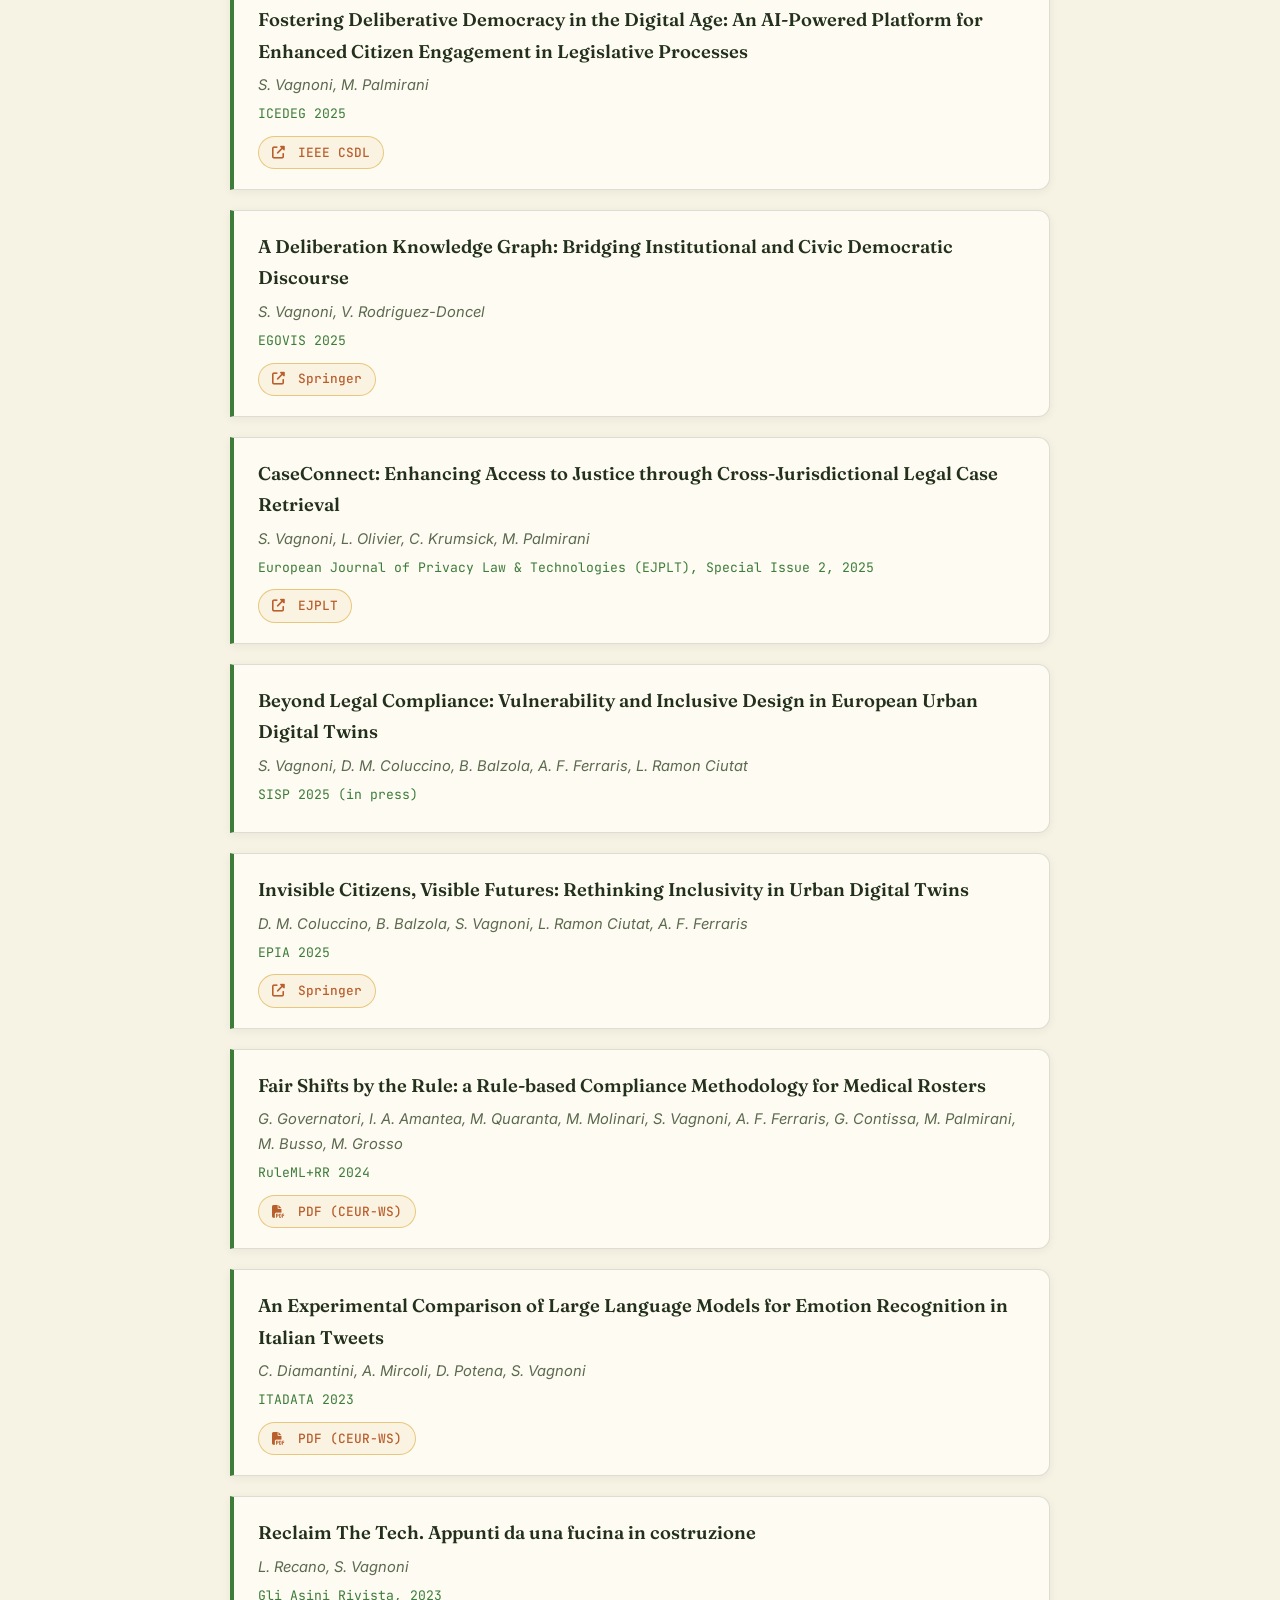
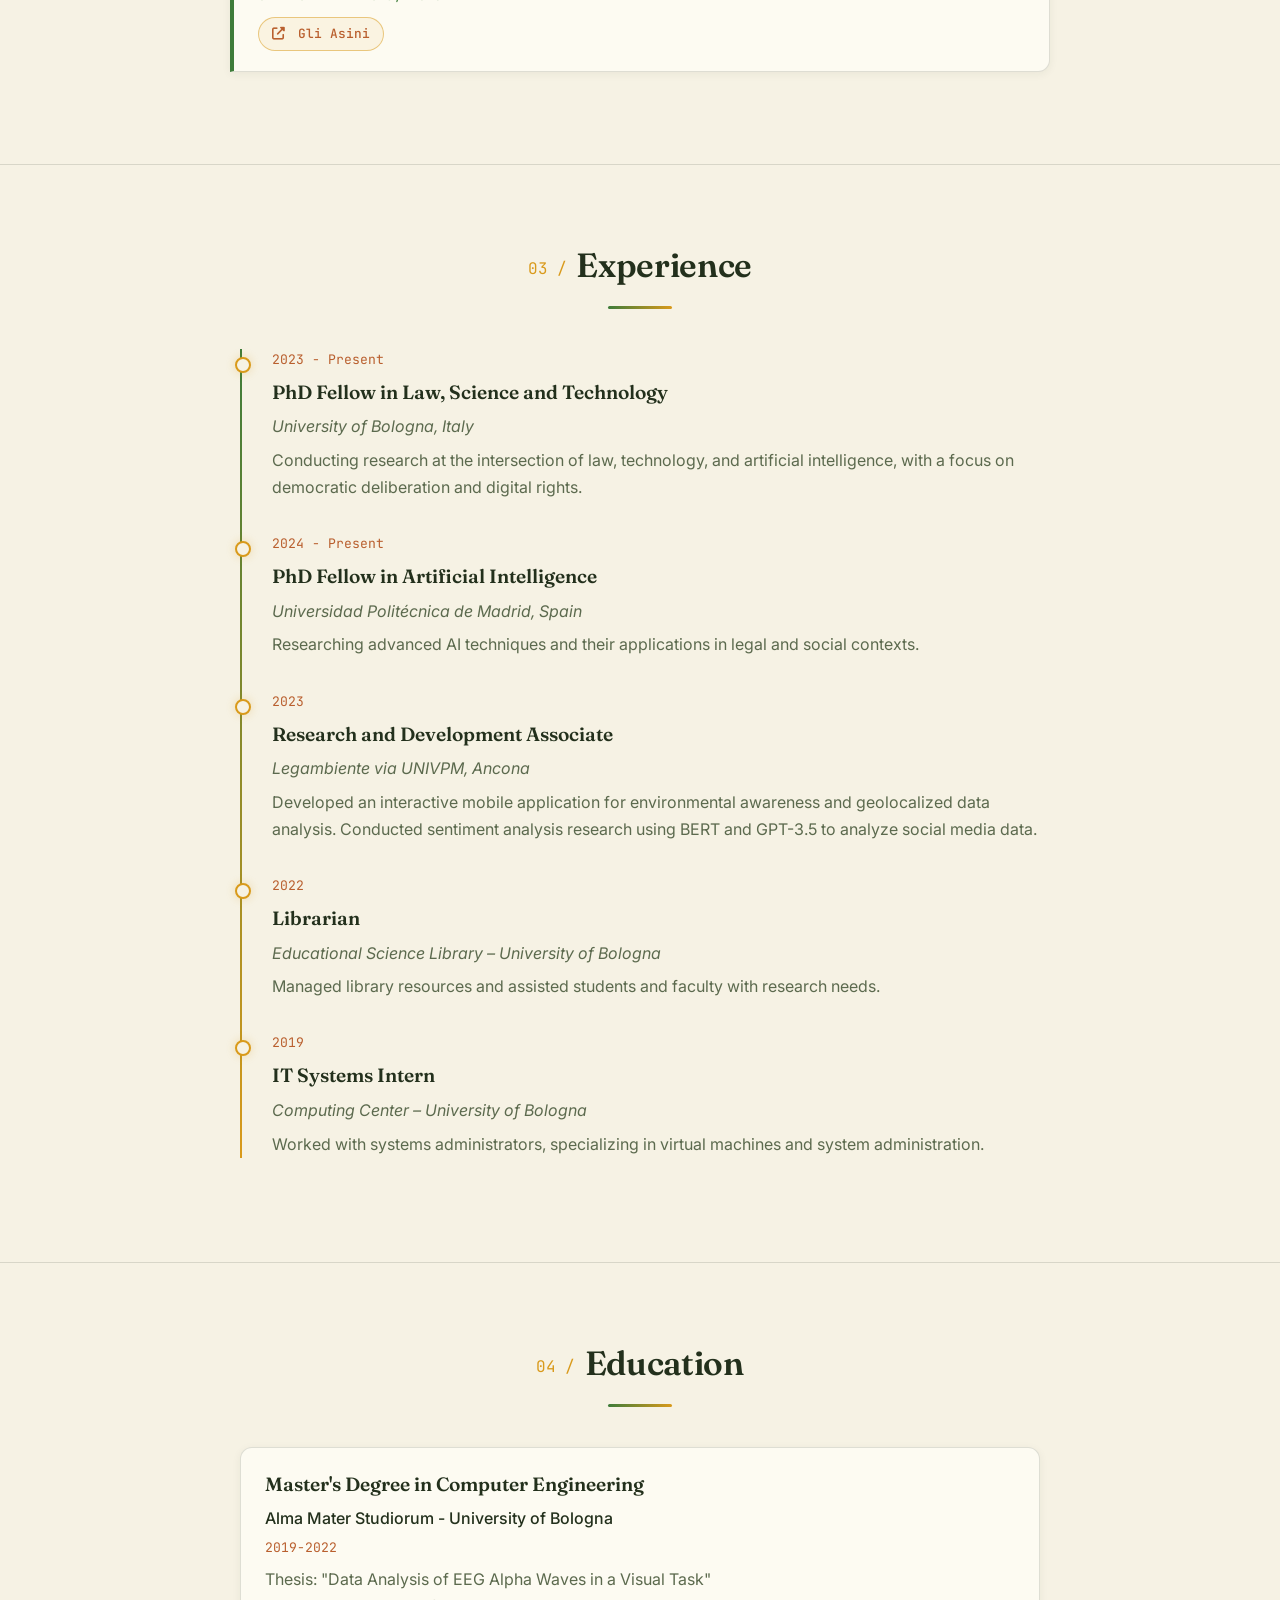
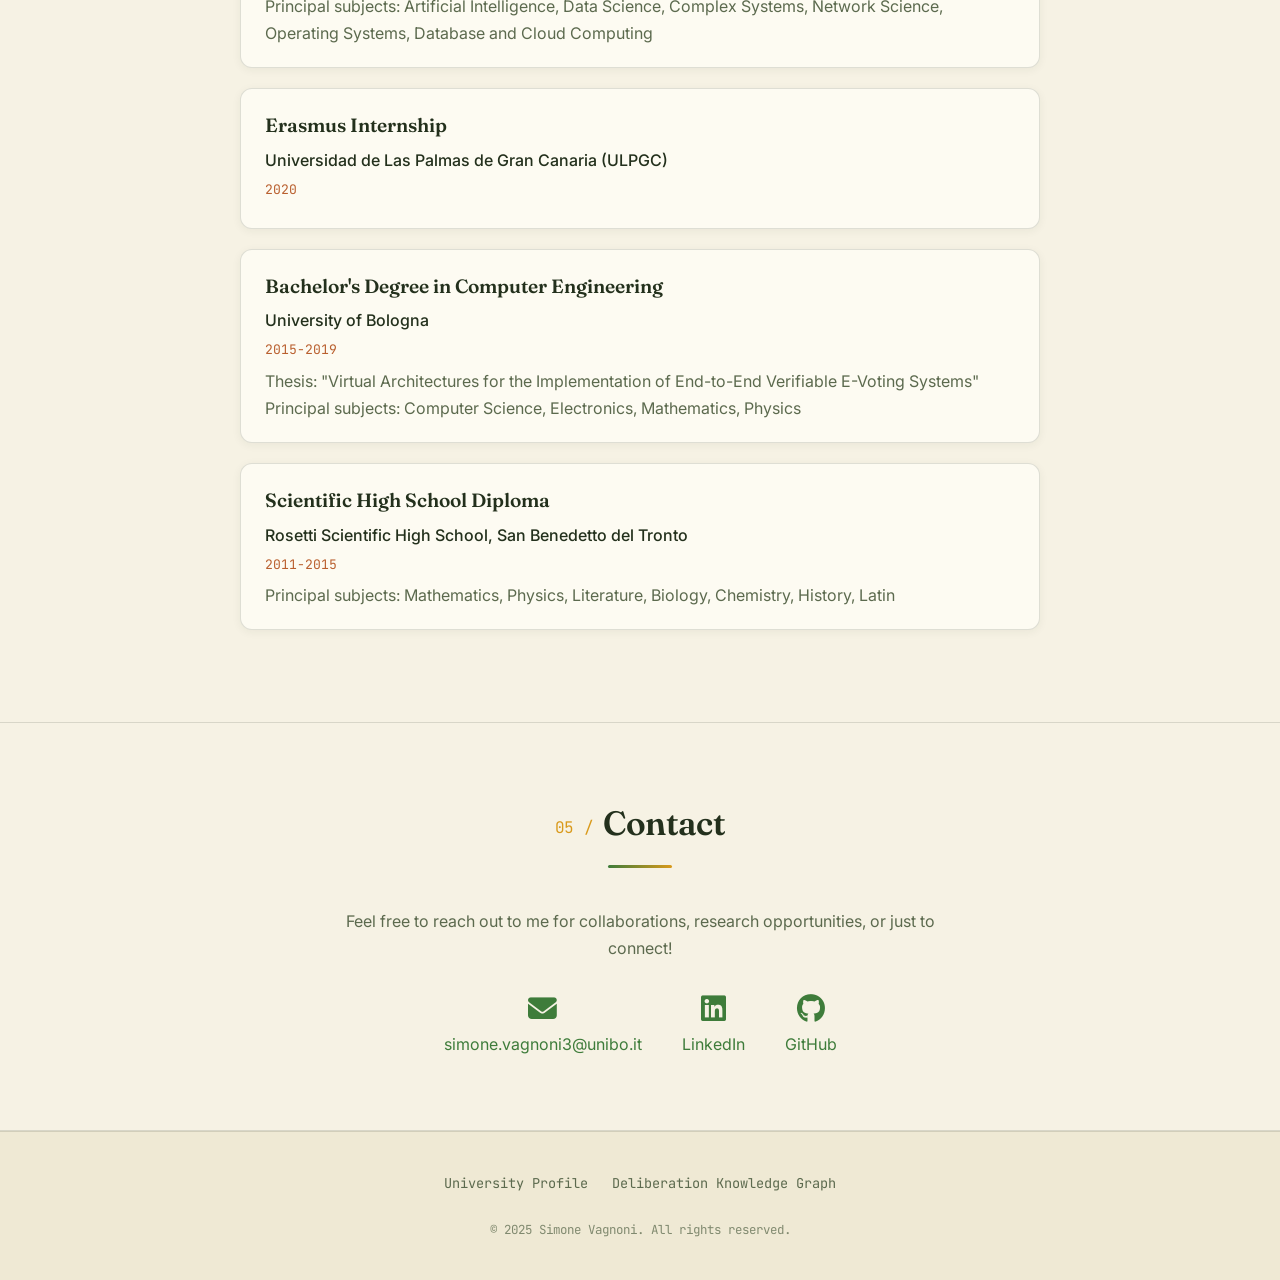
==== commit 3b022de1: "Add Youthopia project card Co-Authored-By: Claude Fable 5 <noreply@anthropic.com>" ====
--- a/index.html
+++ b/index.html
@@ -145,6 +145,21 @@
         
         <div class="project-card">
           <div class="project-content">
+            <h3 class="project-title">Youthopia</h3>
+            <p class="project-description">
+              The digital square of Monteprandone: a civic platform by The Carnival Society where the local community gathers, shares ideas, and takes part in the life of the town.
+            </p>
+            <a href="https://cloud.carnivalsociety.com/youthopia/app/" target="_blank">Visit Platform</a>
+            <div class="project-tags">
+              <span class="project-tag">Civic Tech</span>
+              <span class="project-tag">eParticipation</span>
+              <span class="project-tag">Community</span>
+            </div>
+          </div>
+        </div>
+
+        <div class="project-card">
+          <div class="project-content">
             <h3 class="project-title">Reclaim The Tech</h3>
             <p class="project-description">
               Co-organizer of Reclaim The Tech, an initiative focused on democratizing technology and promoting digital rights and literacy.
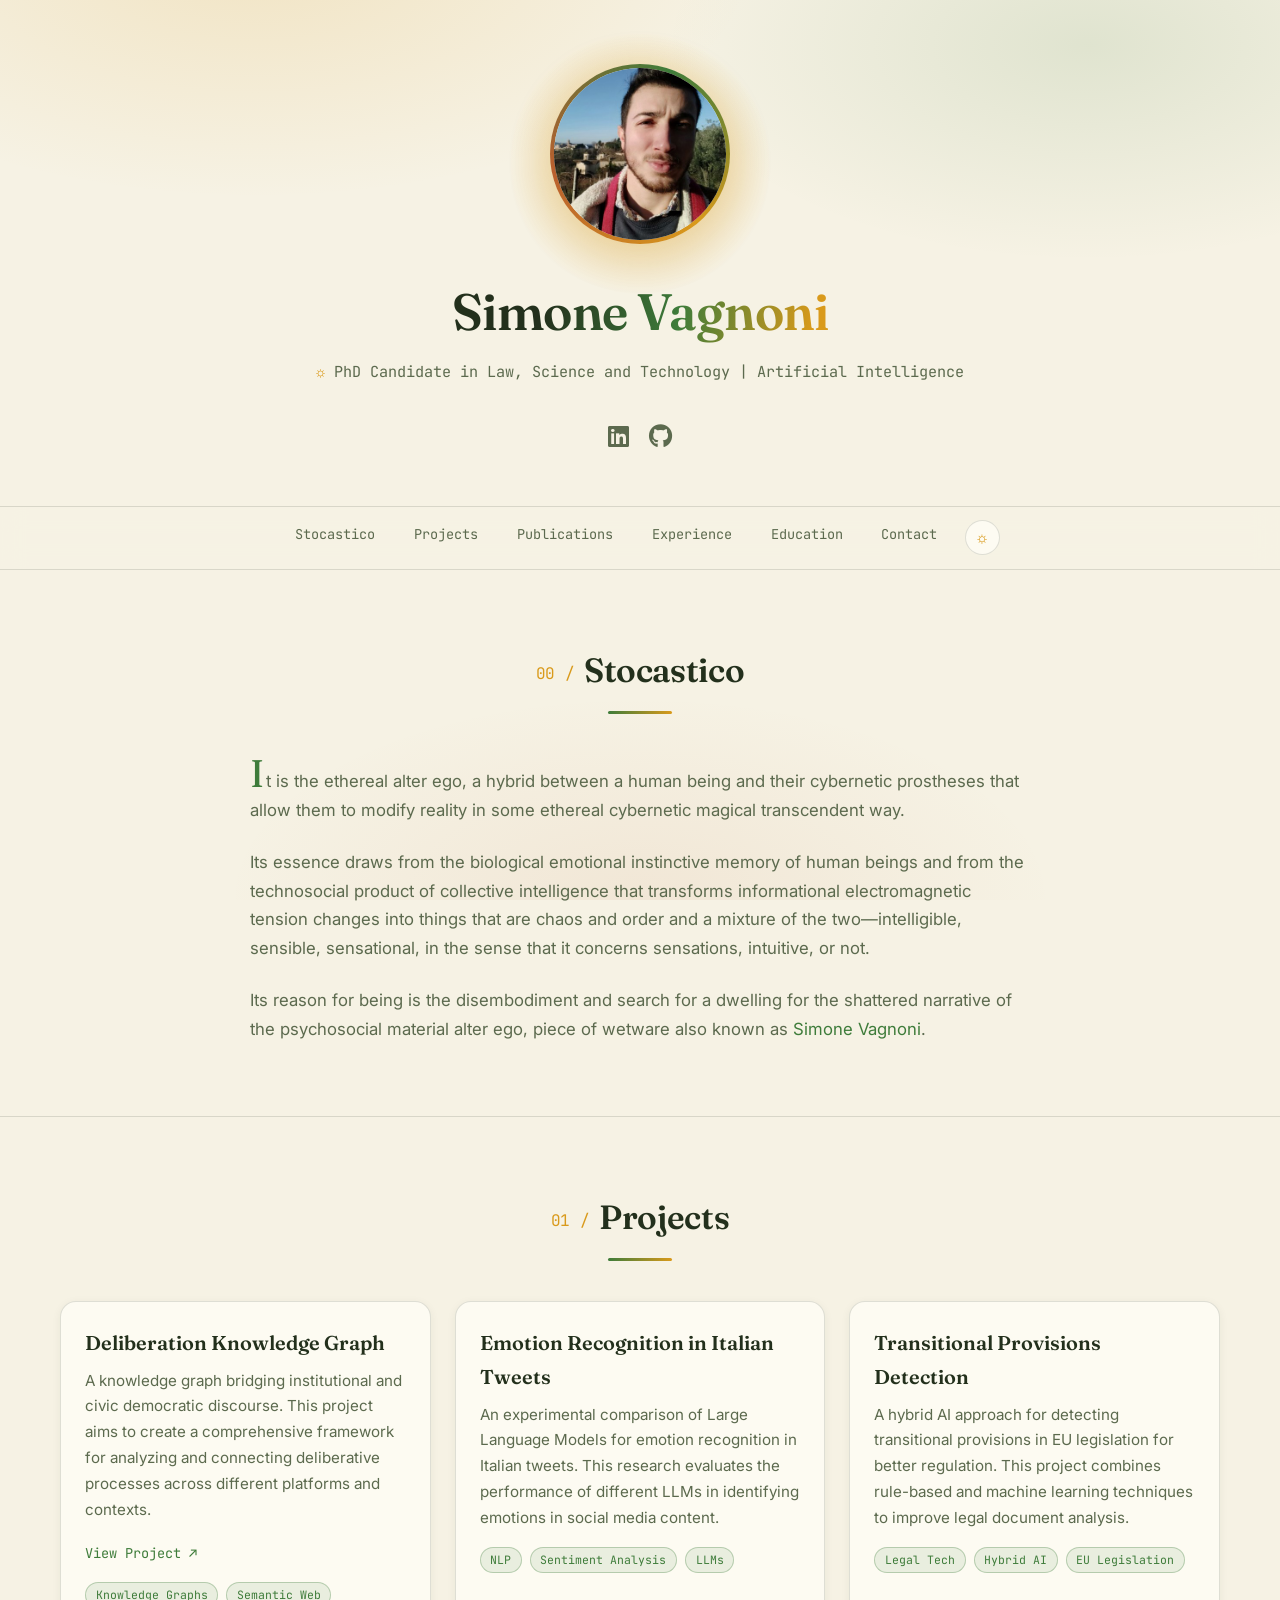
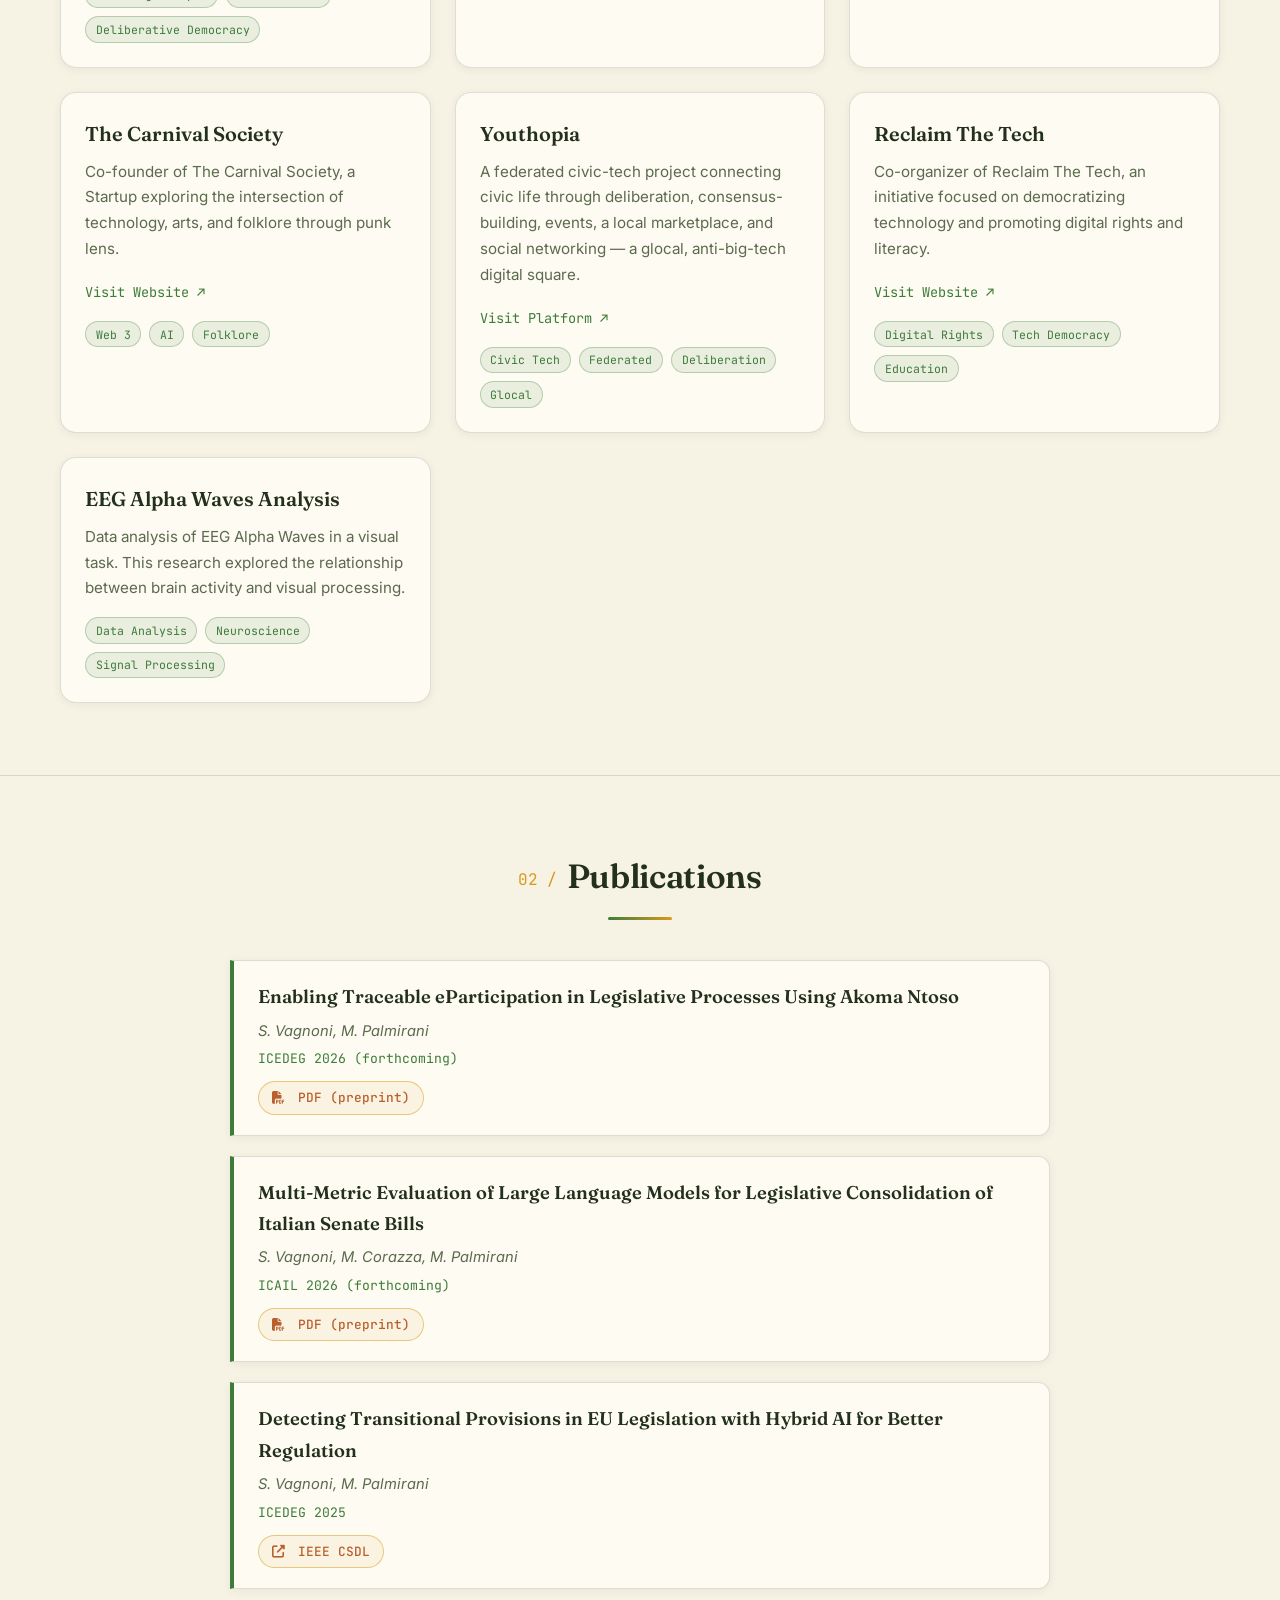
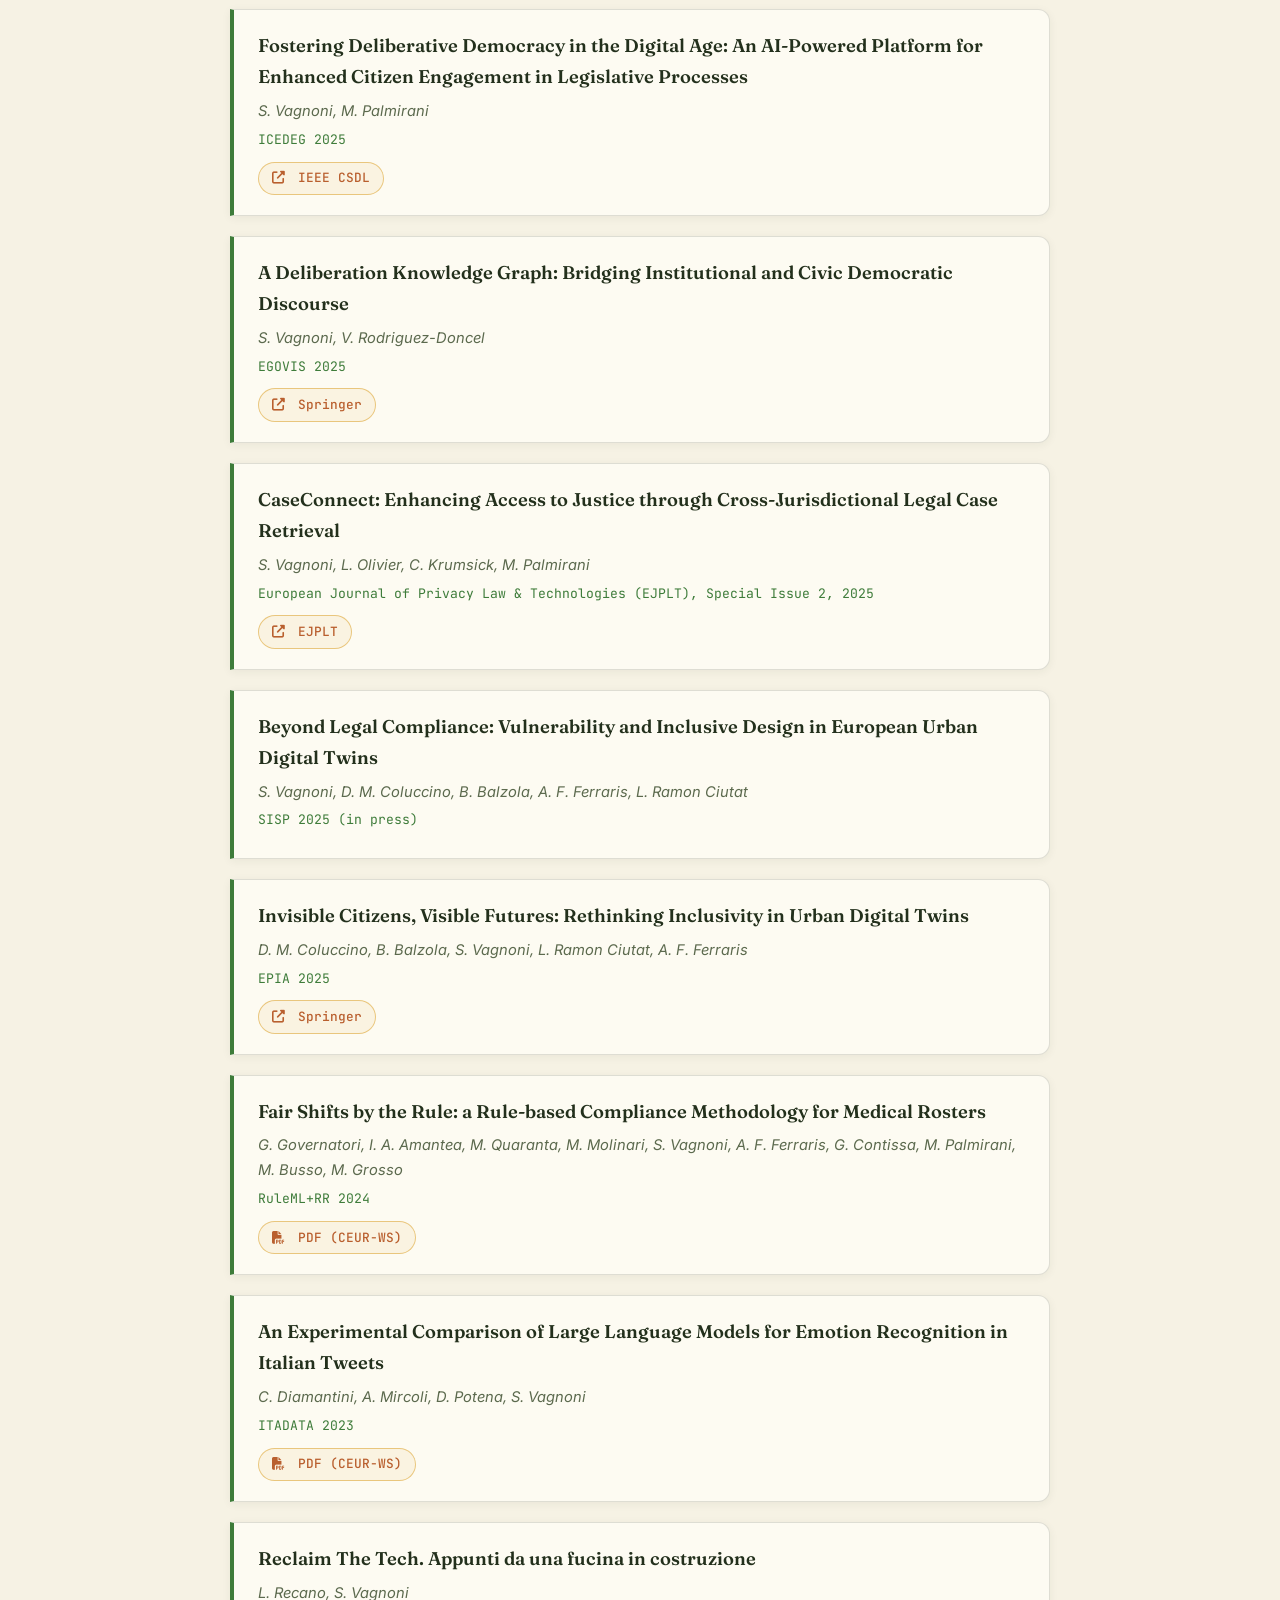
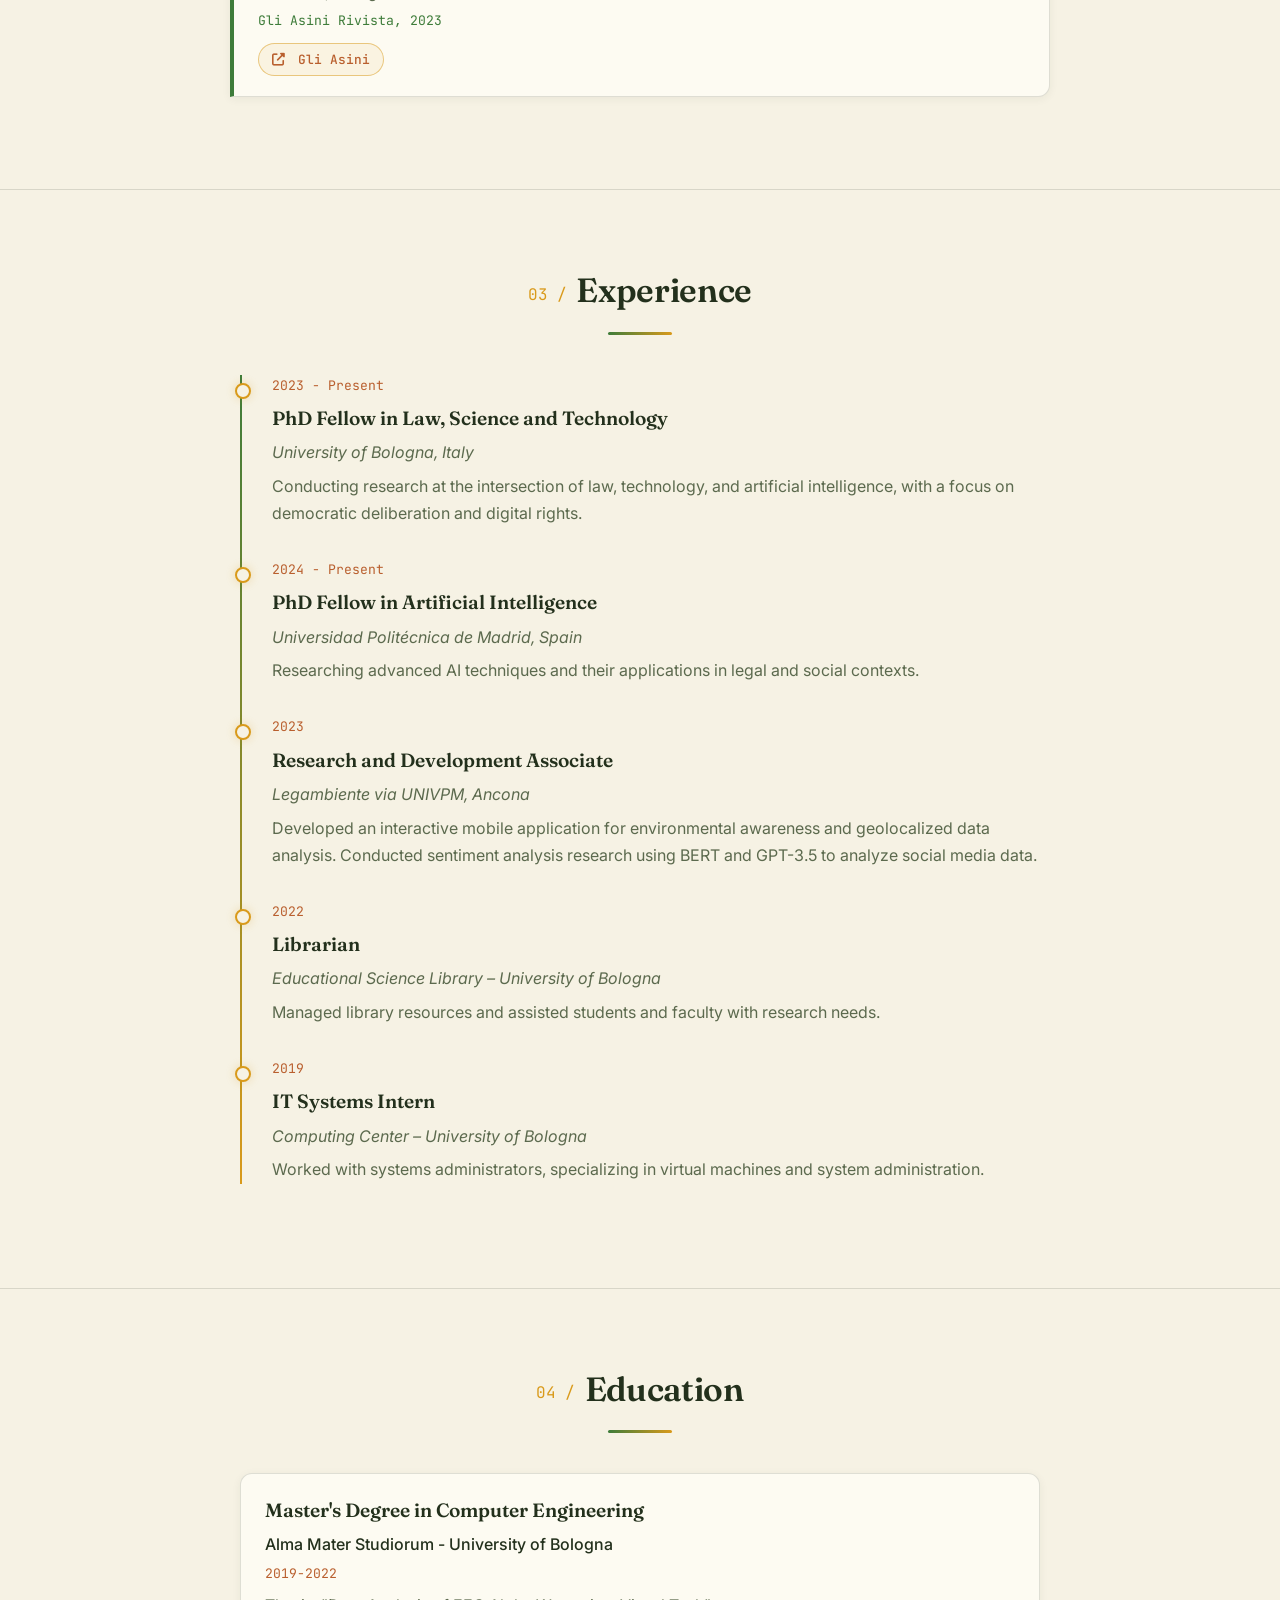
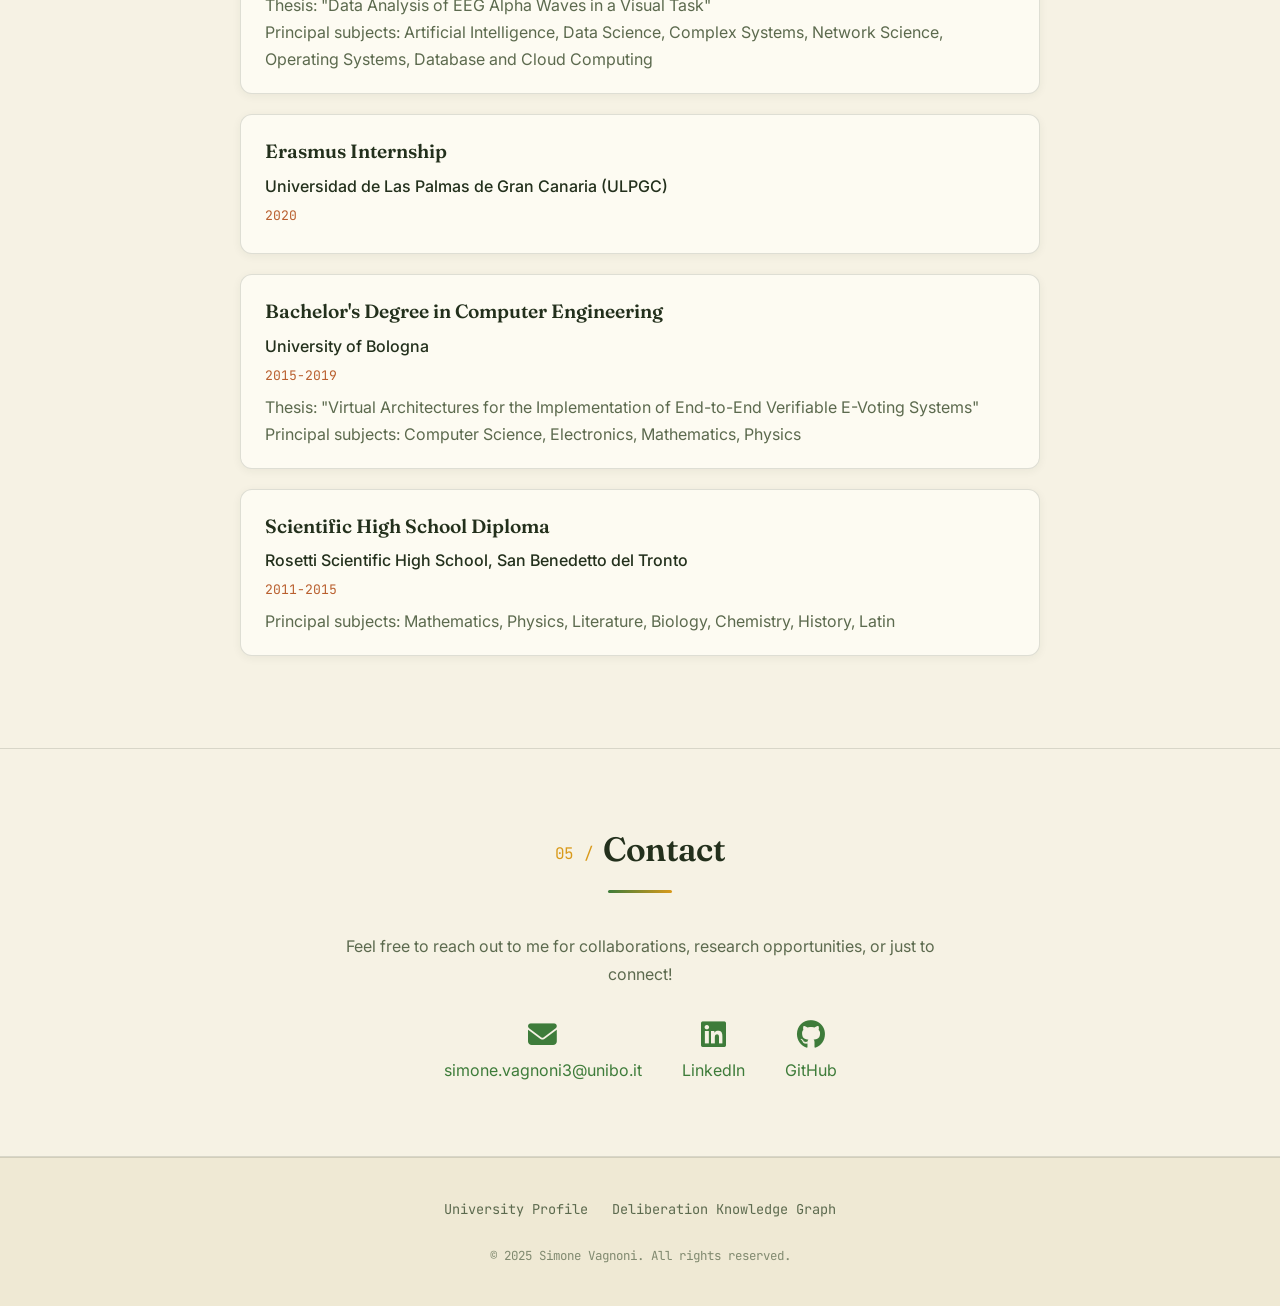
==== commit cbd7c680: "Reword Youthopia as federated glocal civic-tech project Co-Authored-By: Claude Fable 5 <noreply@anth" ====
--- a/index.html
+++ b/index.html
@@ -147,13 +147,14 @@
           <div class="project-content">
             <h3 class="project-title">Youthopia</h3>
             <p class="project-description">
-              The digital square of Monteprandone: a civic platform by The Carnival Society where the local community gathers, shares ideas, and takes part in the life of the town.
+              A federated civic-tech project connecting civic life through deliberation, consensus-building, events, a local marketplace, and social networking — a glocal, anti-big-tech digital square.
             </p>
             <a href="https://cloud.carnivalsociety.com/youthopia/app/" target="_blank">Visit Platform</a>
             <div class="project-tags">
               <span class="project-tag">Civic Tech</span>
-              <span class="project-tag">eParticipation</span>
-              <span class="project-tag">Community</span>
+              <span class="project-tag">Federated</span>
+              <span class="project-tag">Deliberation</span>
+              <span class="project-tag">Glocal</span>
             </div>
           </div>
         </div>
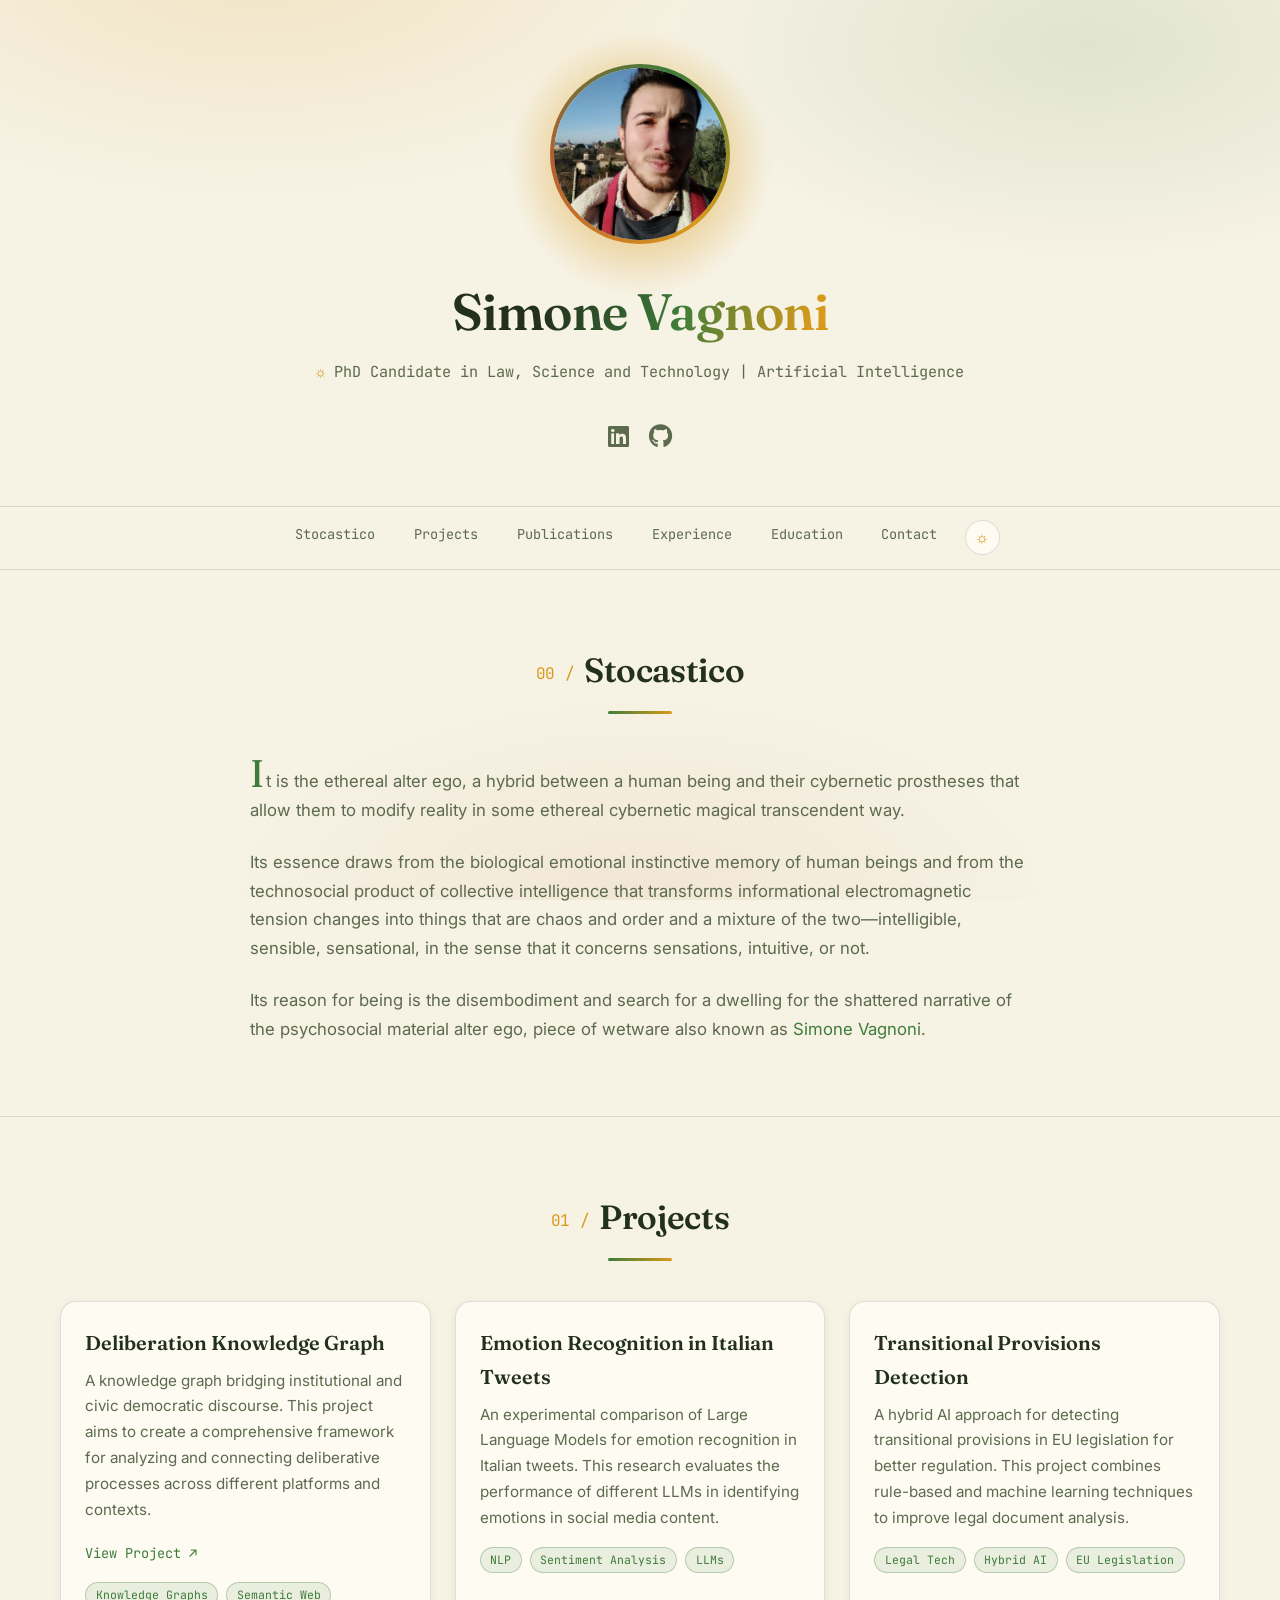
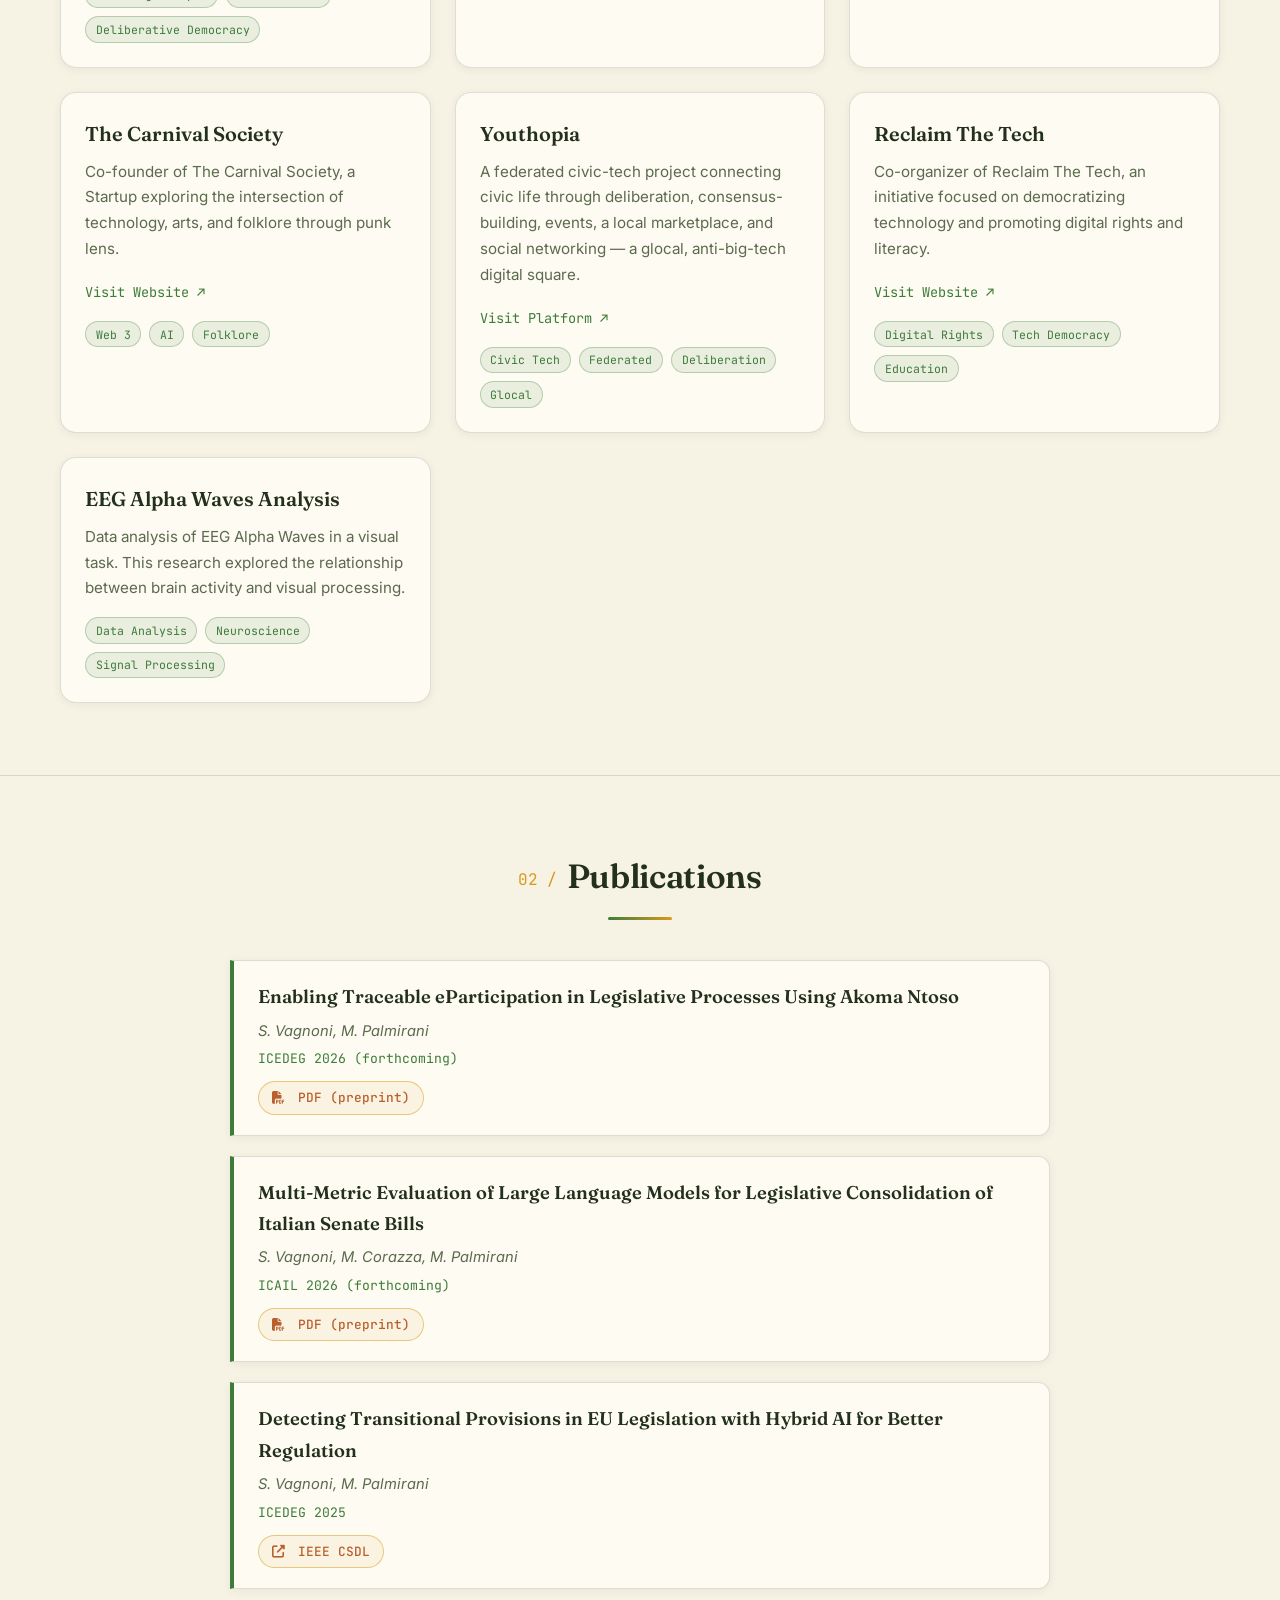
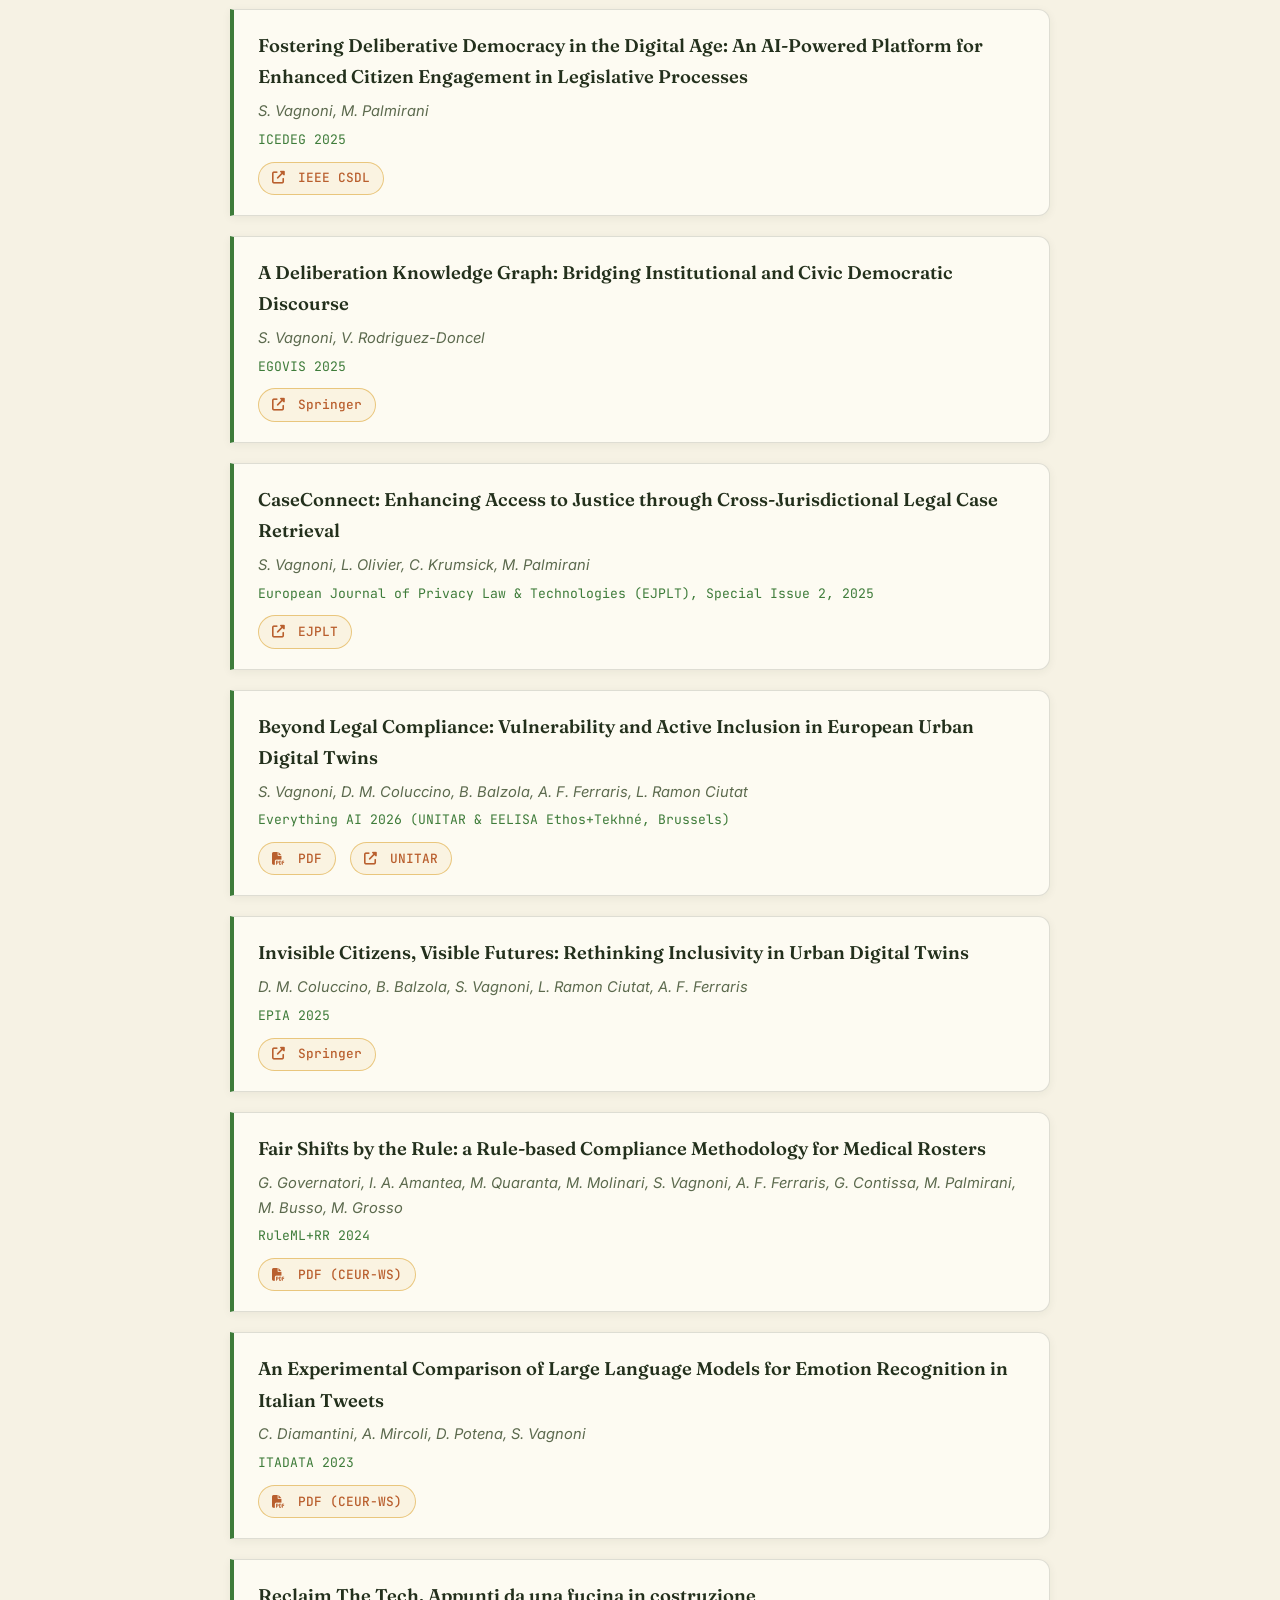
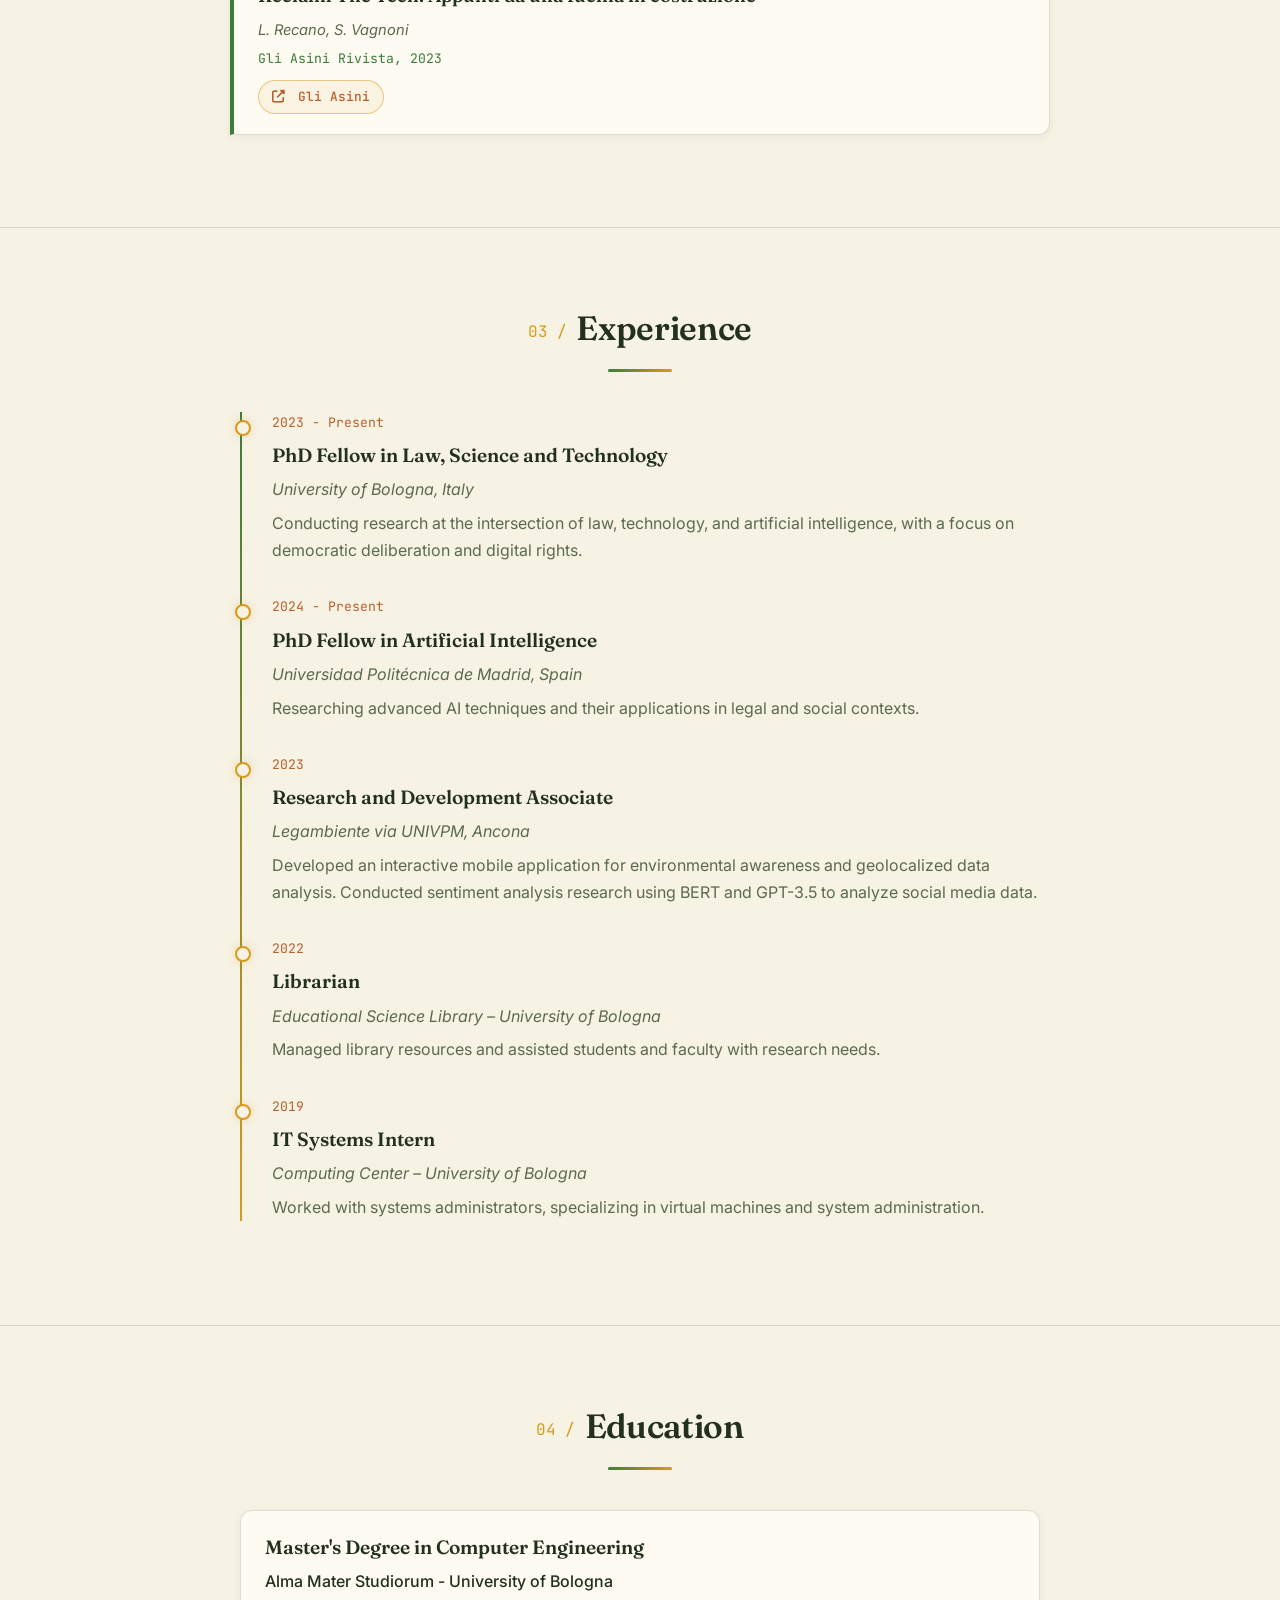
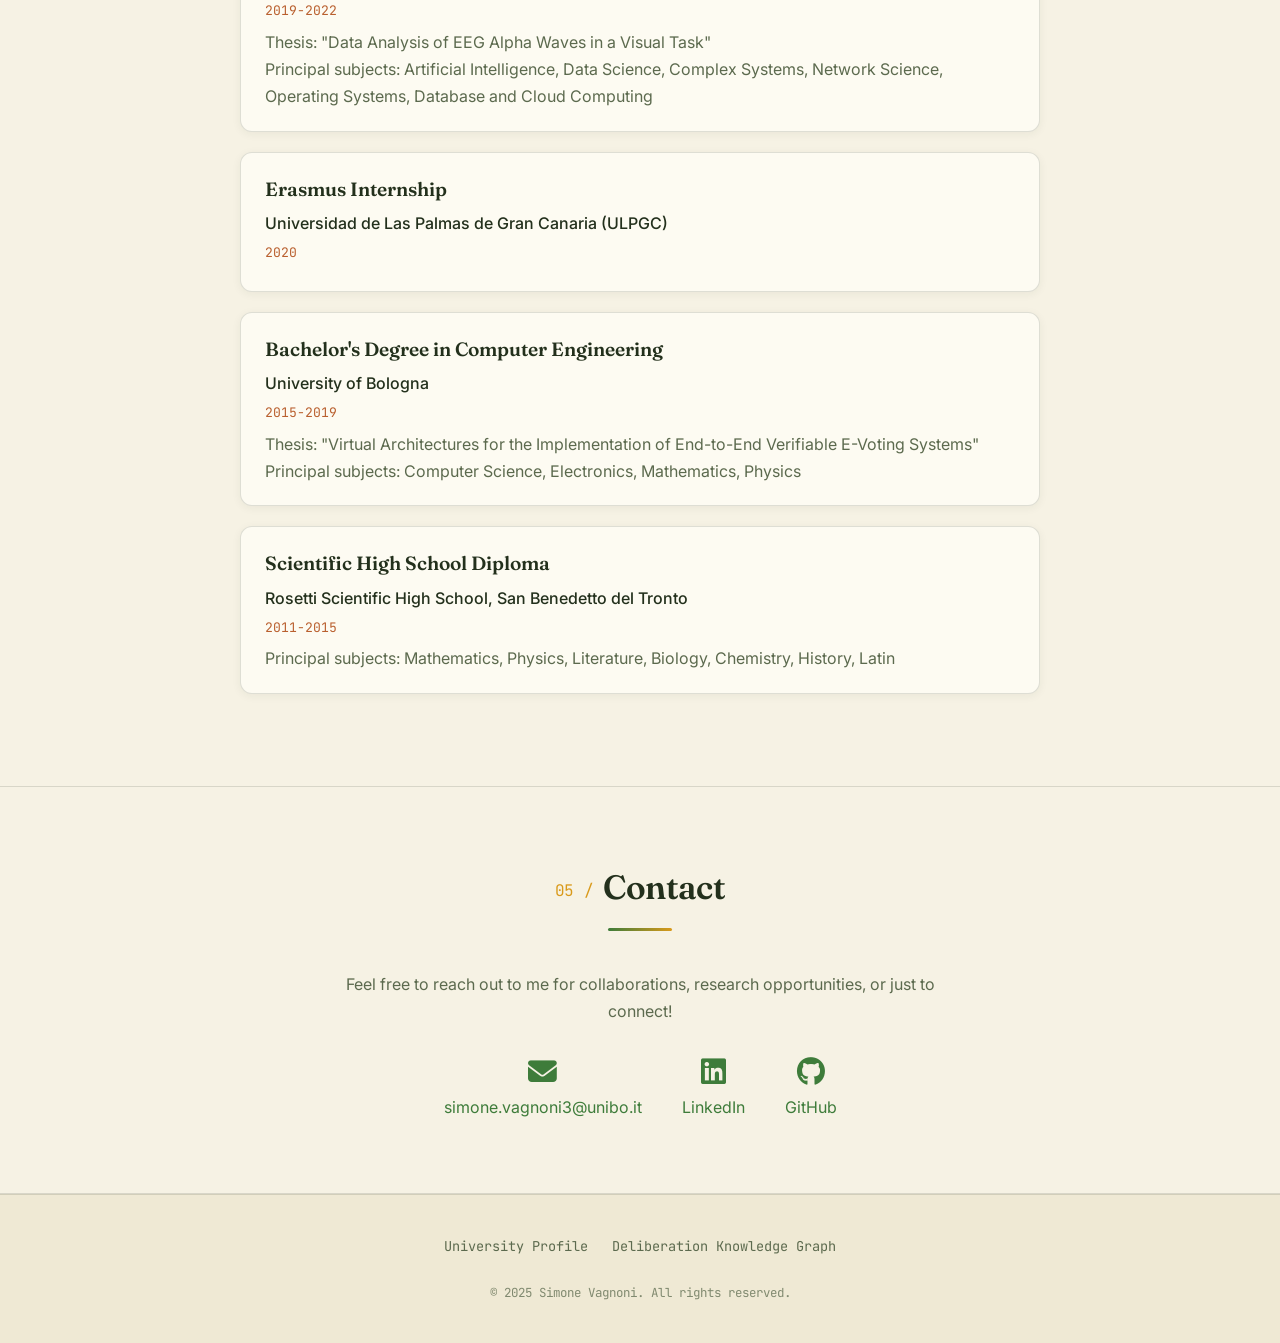
==== commit d528d4b5: "Publish Beyond Legal Compliance paper (Everything AI 2026), update title and add PDF Co-Authored-By:" ====
--- a/index.html
+++ b/index.html
@@ -239,9 +239,10 @@
         </div>
 
         <div class="publication-item">
-          <h3 class="publication-title">Beyond Legal Compliance: Vulnerability and Inclusive Design in European Urban Digital Twins</h3>
+          <h3 class="publication-title">Beyond Legal Compliance: Vulnerability and Active Inclusion in European Urban Digital Twins</h3>
           <p class="publication-authors">S. Vagnoni, D. M. Coluccino, B. Balzola, A. F. Ferraris, L. Ramon Ciutat</p>
-          <p class="publication-venue">SISP 2025 (in press)</p>
+          <p class="publication-venue">Everything AI 2026 (UNITAR &amp; EELISA Ethos+Tekhn&eacute;, Brussels)</p>
+          <p class="publication-links"><a href="papers/2026_everything_ai_beyond_legal_compliance_urban_digital_twins.pdf" target="_blank"><i class="fas fa-file-pdf"></i> PDF</a> <a href="https://unitar.org/about/news-stories/featuredarticles/unitar-and-eelisa-ethostekhne-announce-everything-ai-international-event-ai-governance-brussels" target="_blank"><i class="fas fa-external-link-alt"></i> UNITAR</a></p>
         </div>
 
         <div class="publication-item">
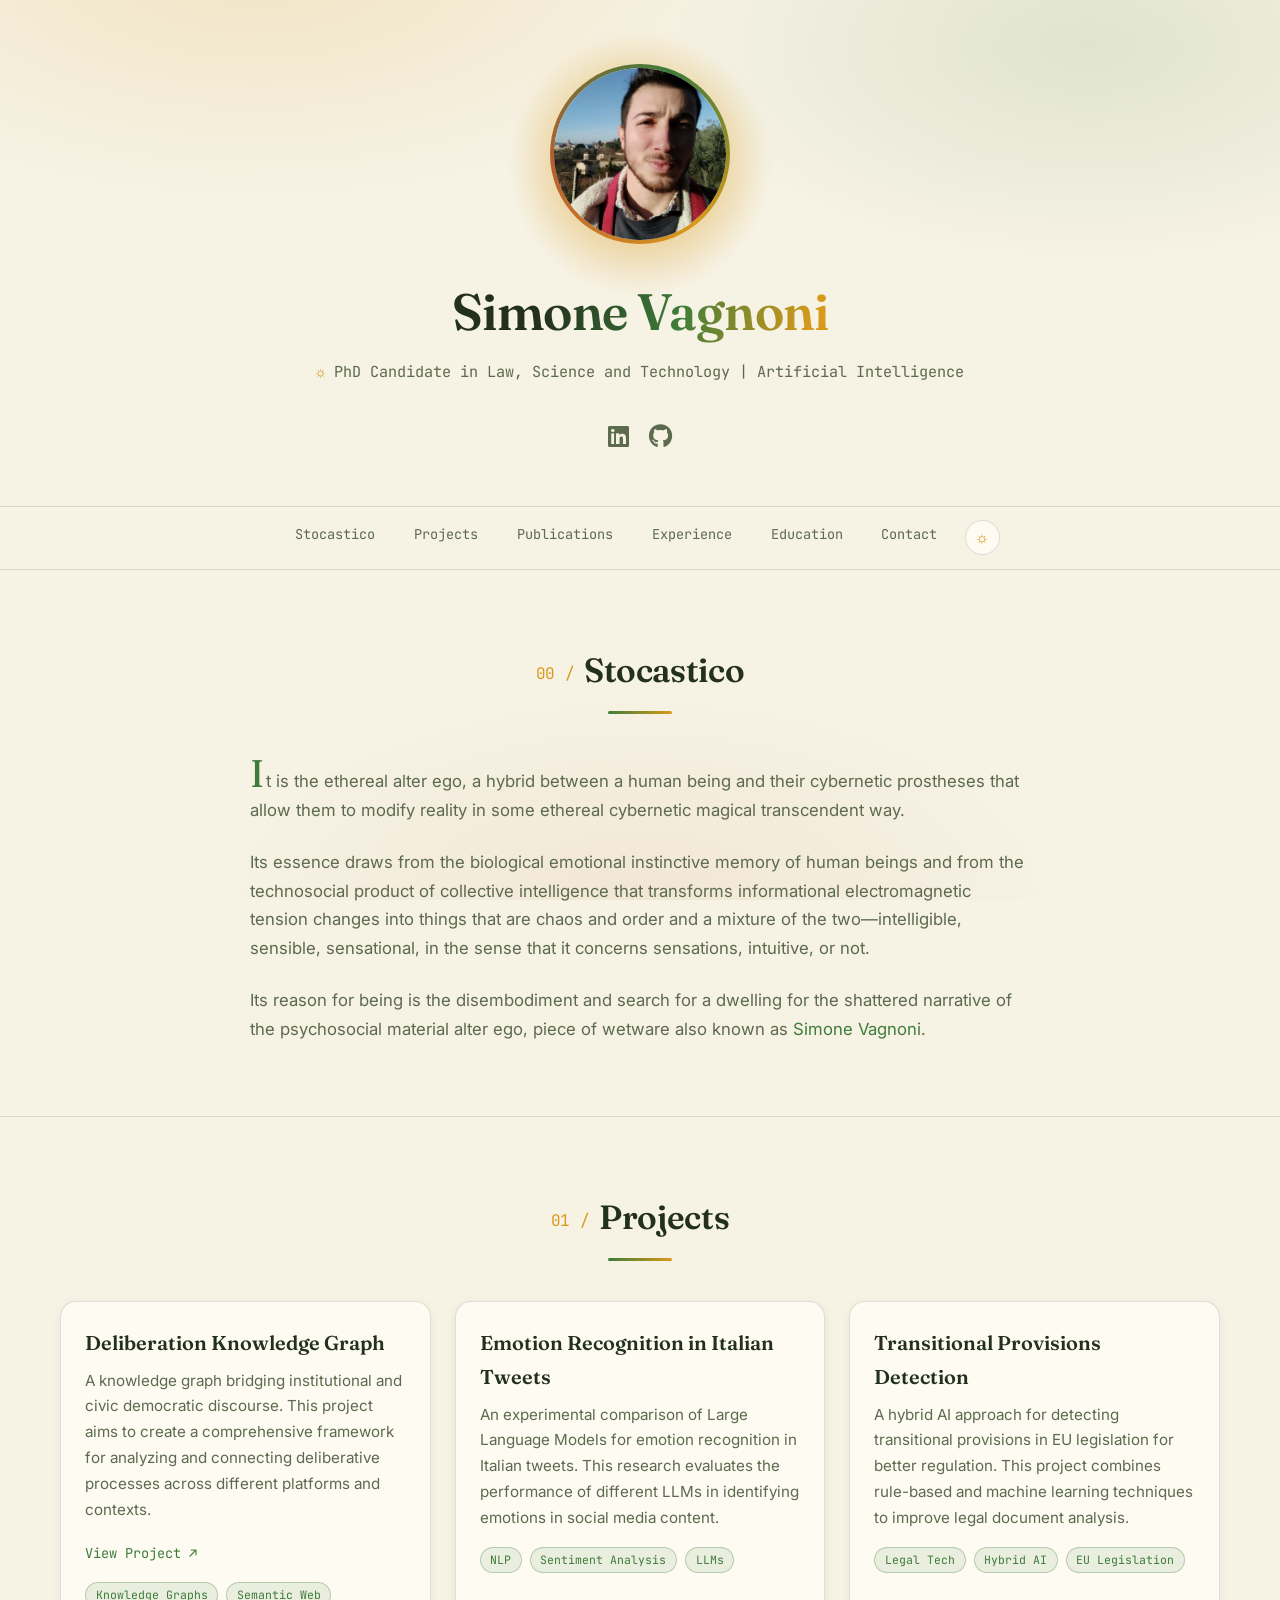
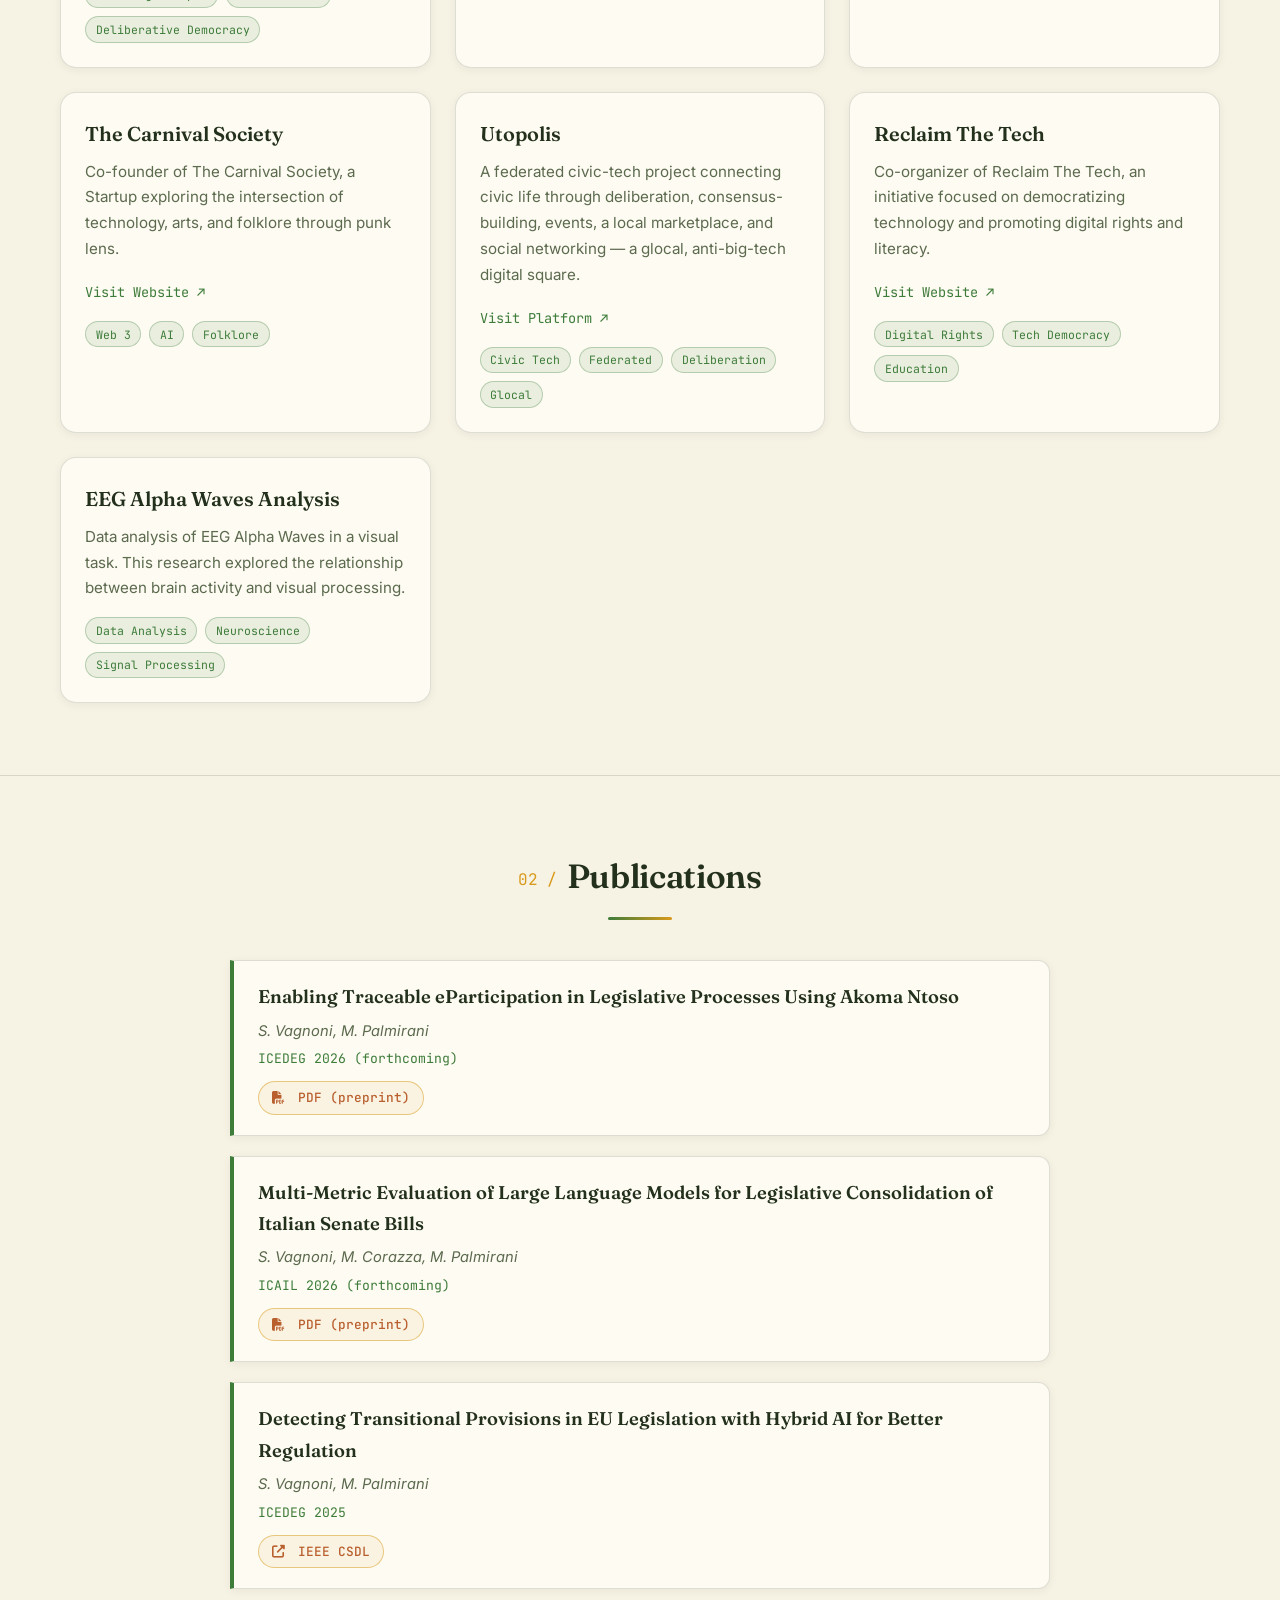
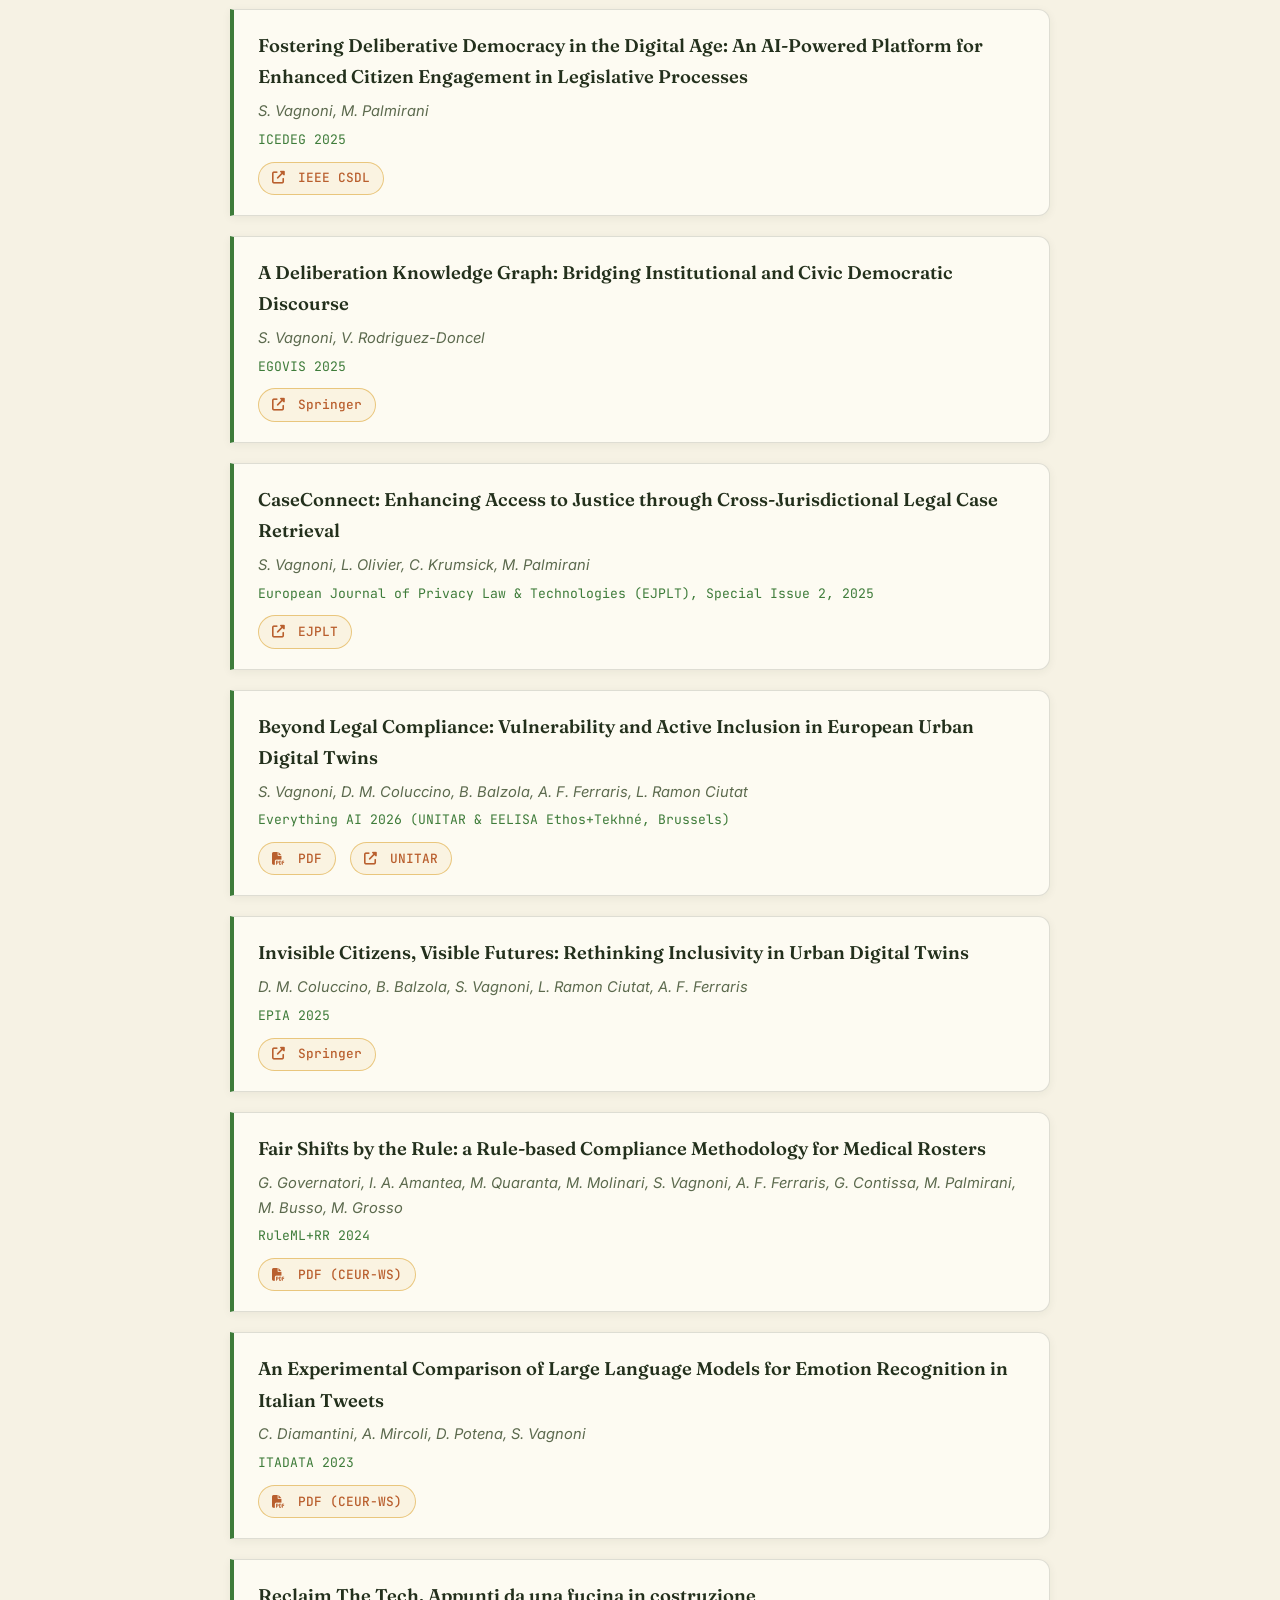
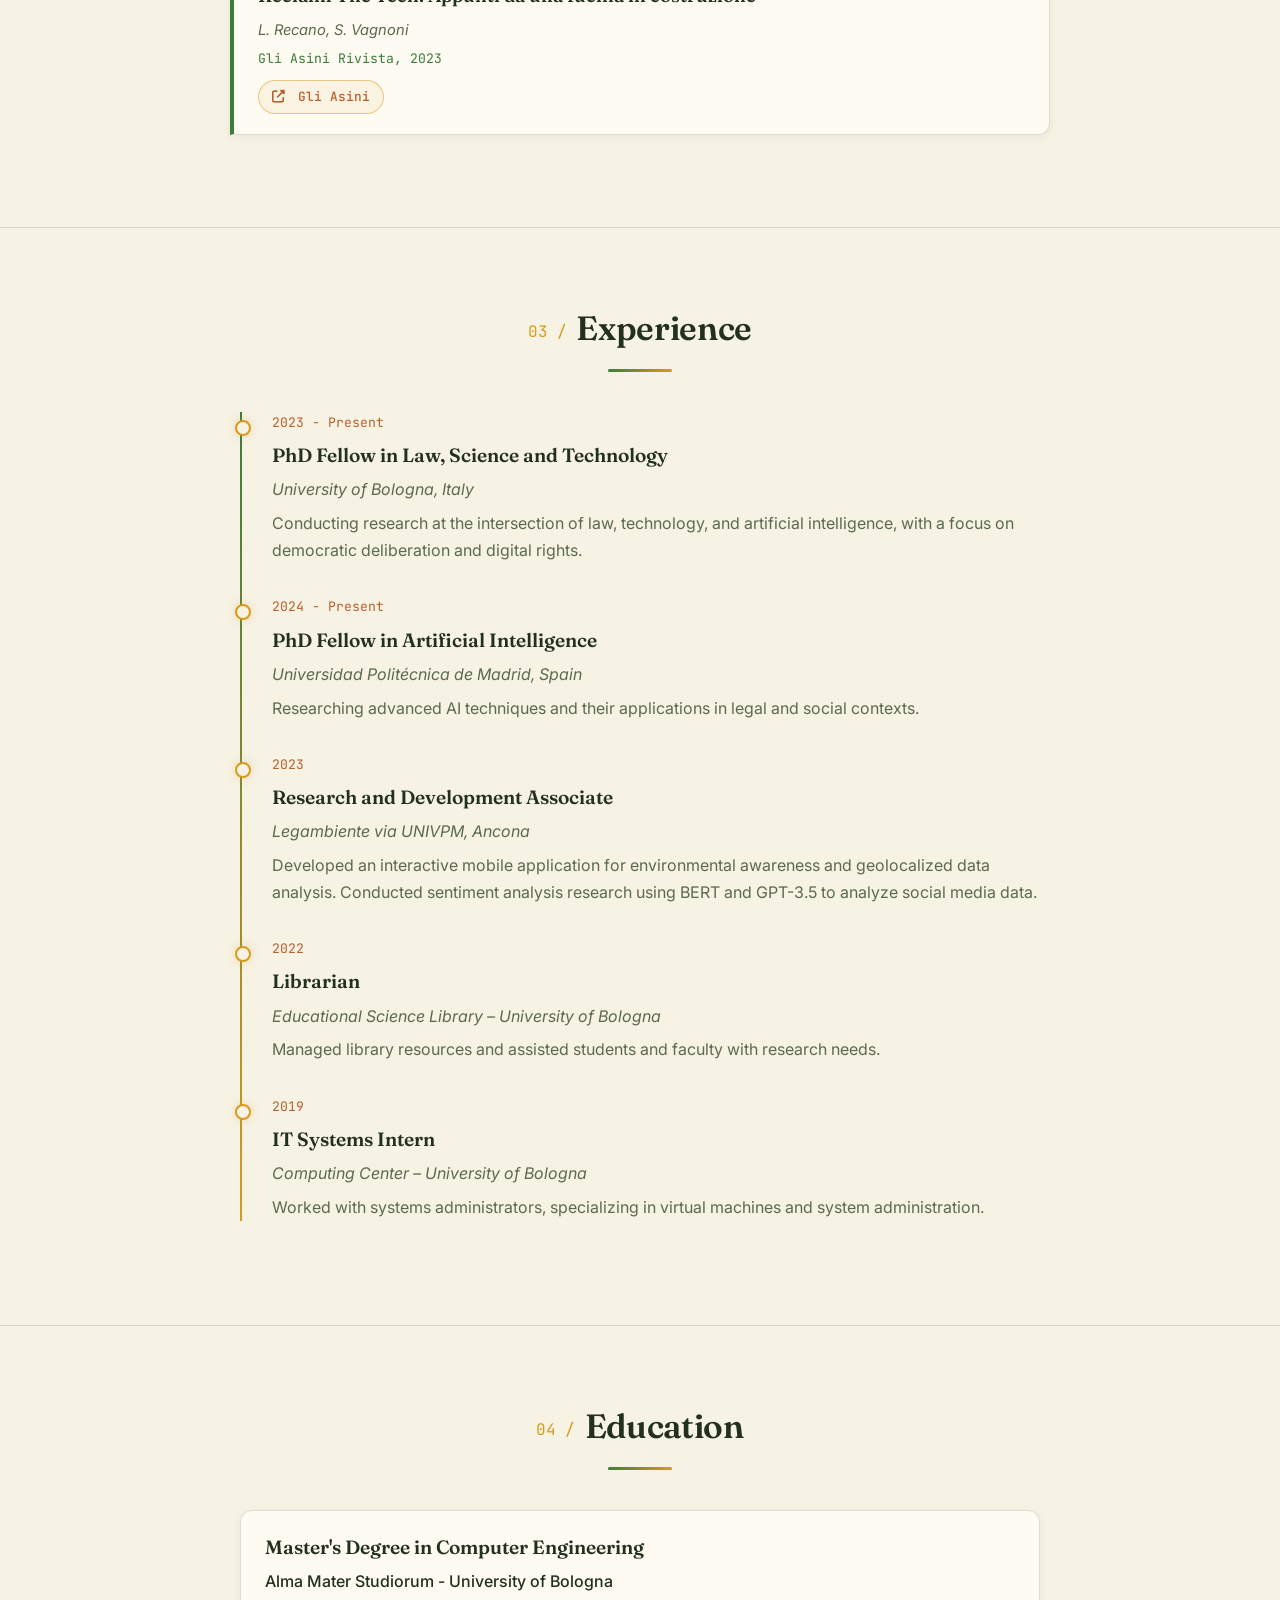
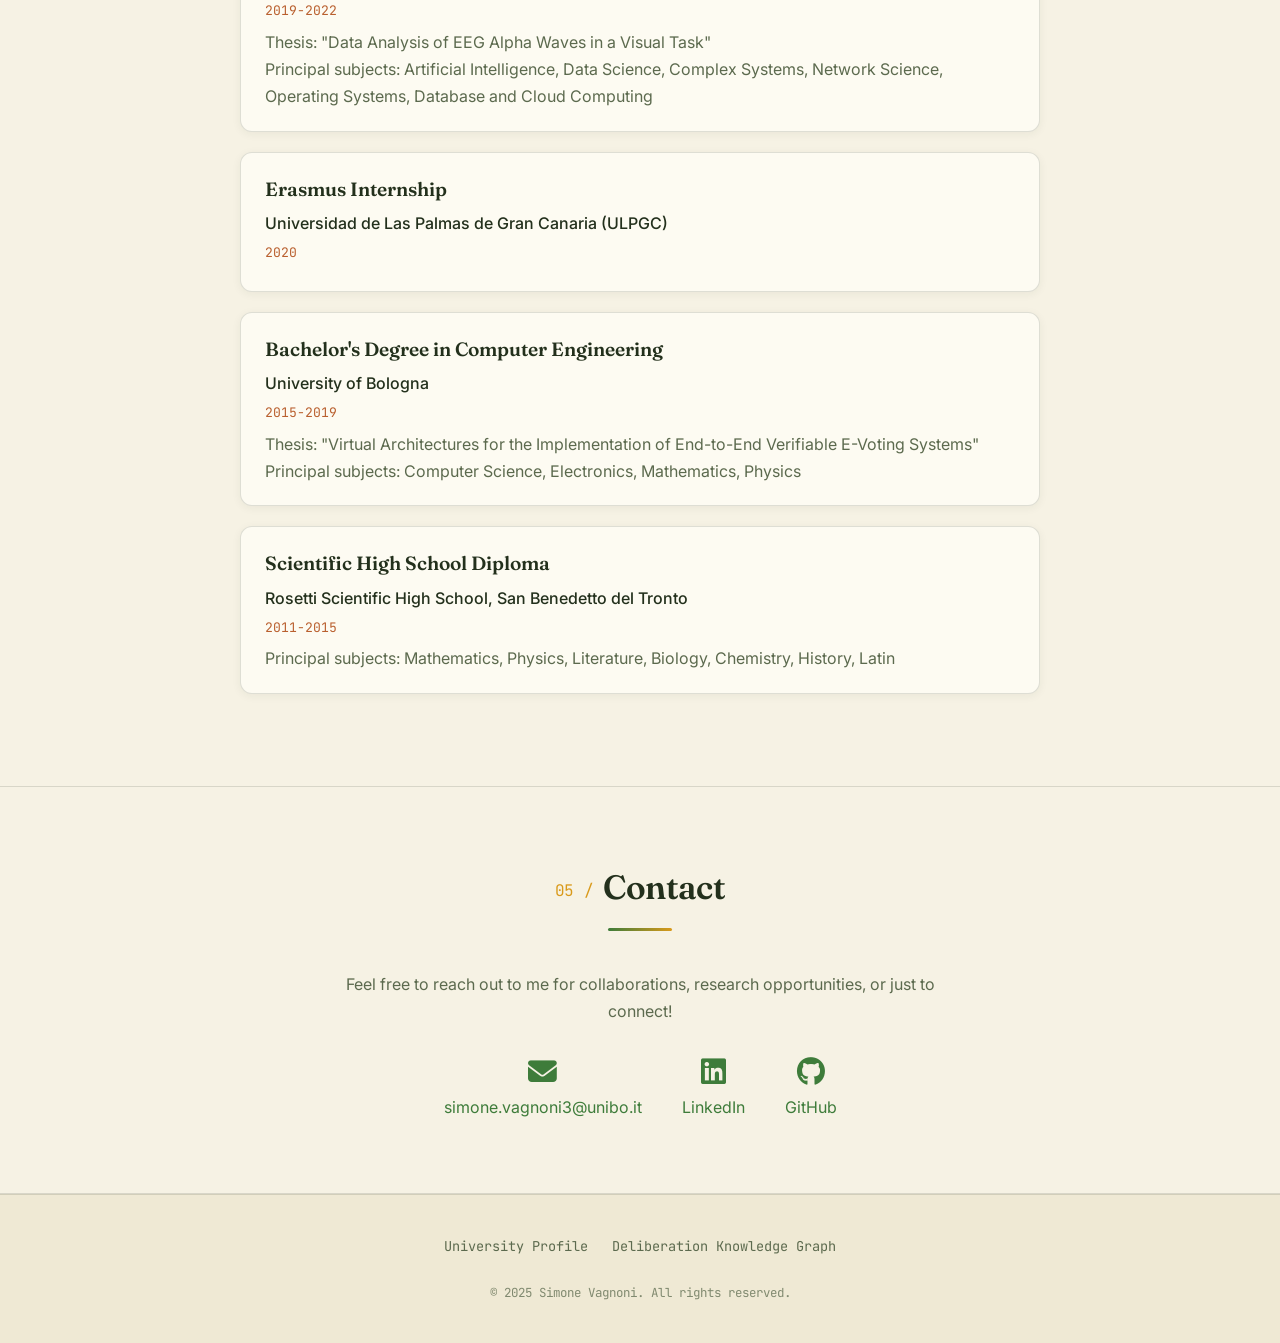
==== commit 3907b202: "Rename Youthopia project card to Utopolis Co-Authored-By: Claude Opus 5.5 <noreply@anthropic.com>" ====
--- a/index.html
+++ b/index.html
@@ -145,7 +145,7 @@
         
         <div class="project-card">
           <div class="project-content">
-            <h3 class="project-title">Youthopia</h3>
+            <h3 class="project-title">Utopolis</h3>
             <p class="project-description">
               A federated civic-tech project connecting civic life through deliberation, consensus-building, events, a local marketplace, and social networking — a glocal, anti-big-tech digital square.
             </p>
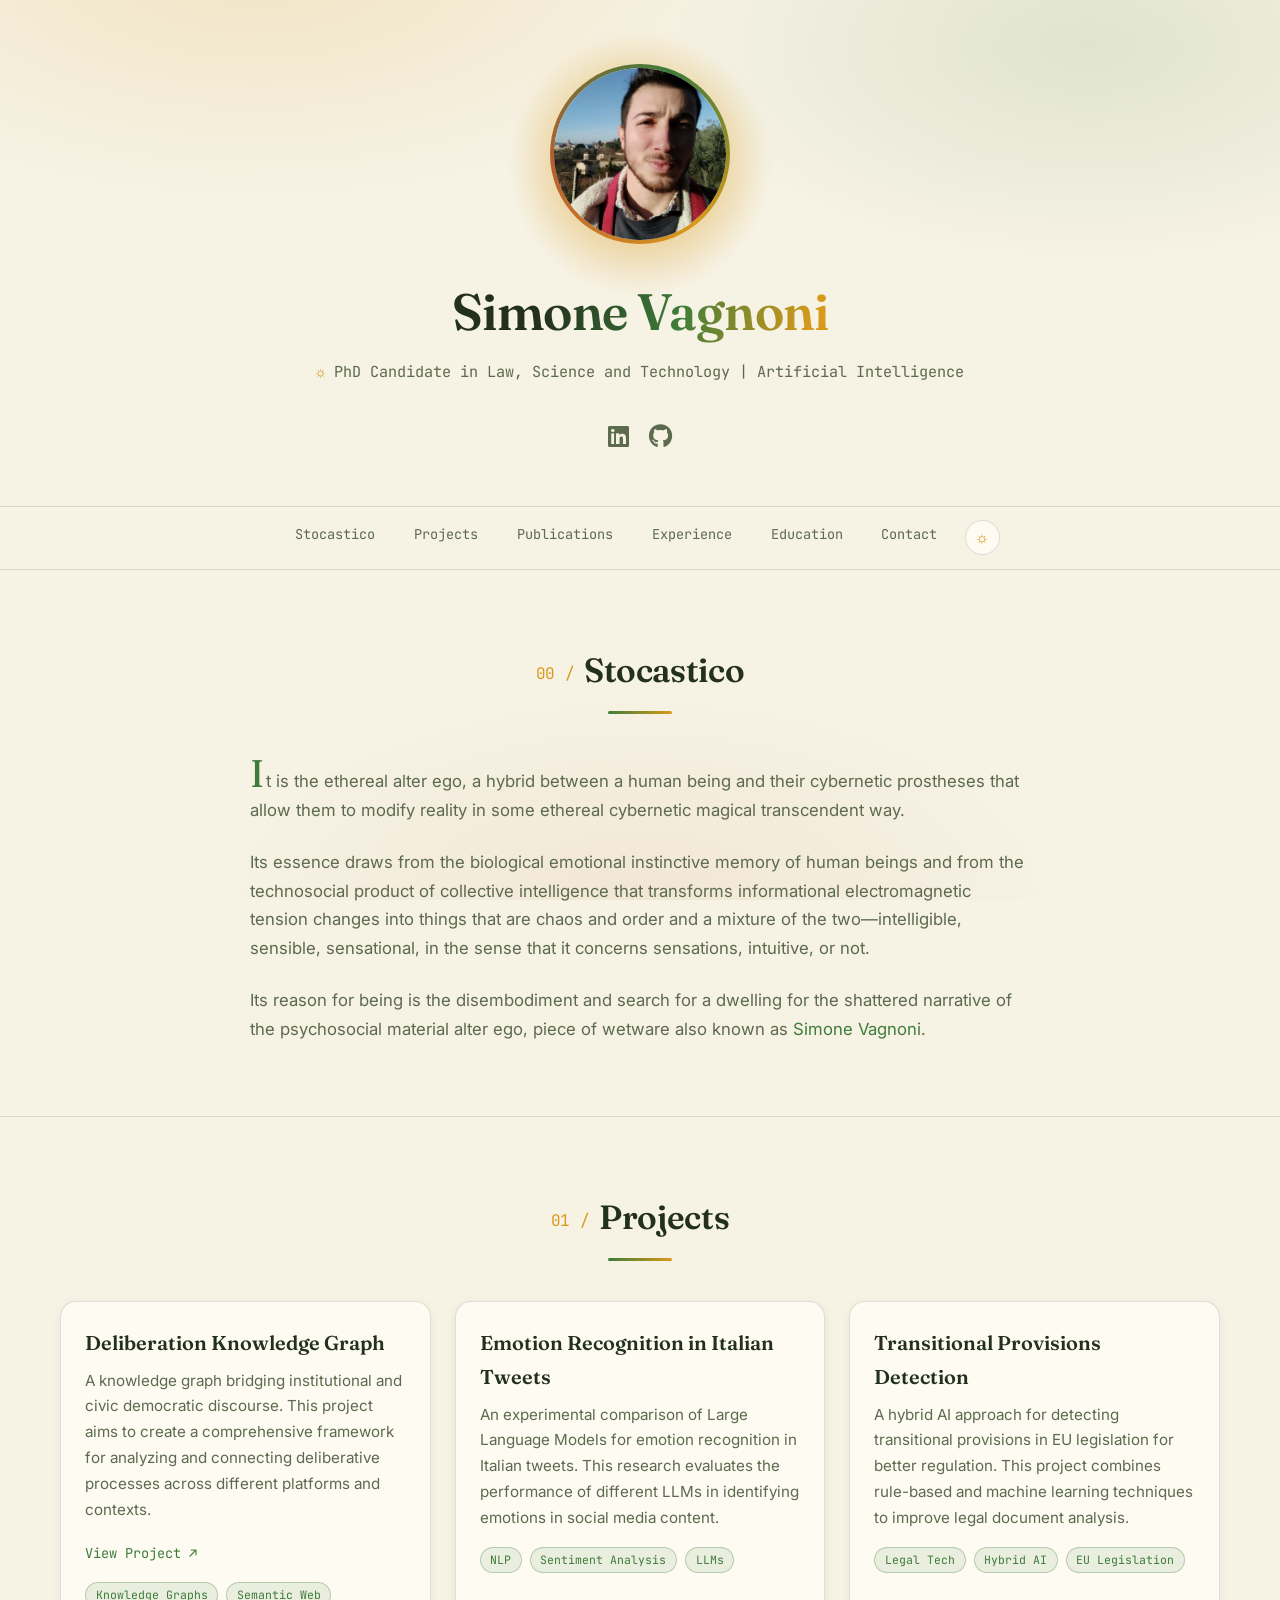
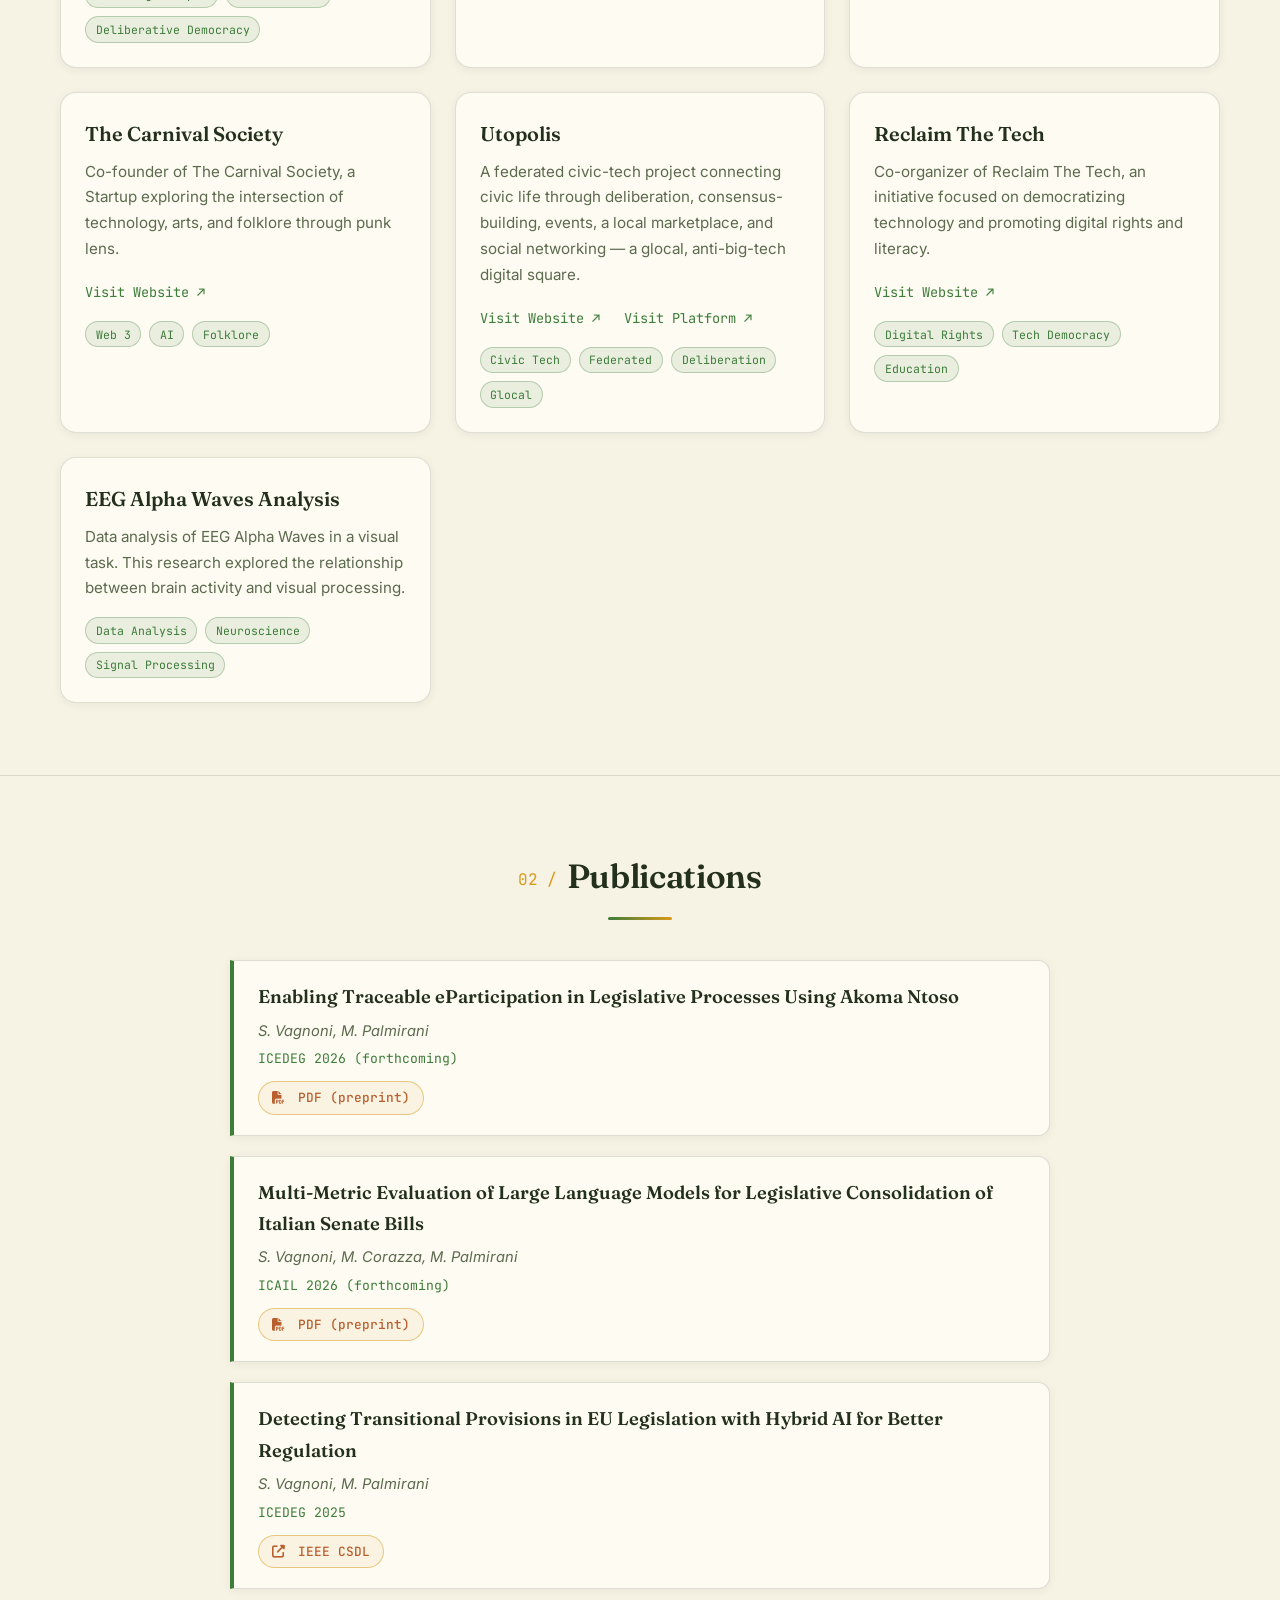
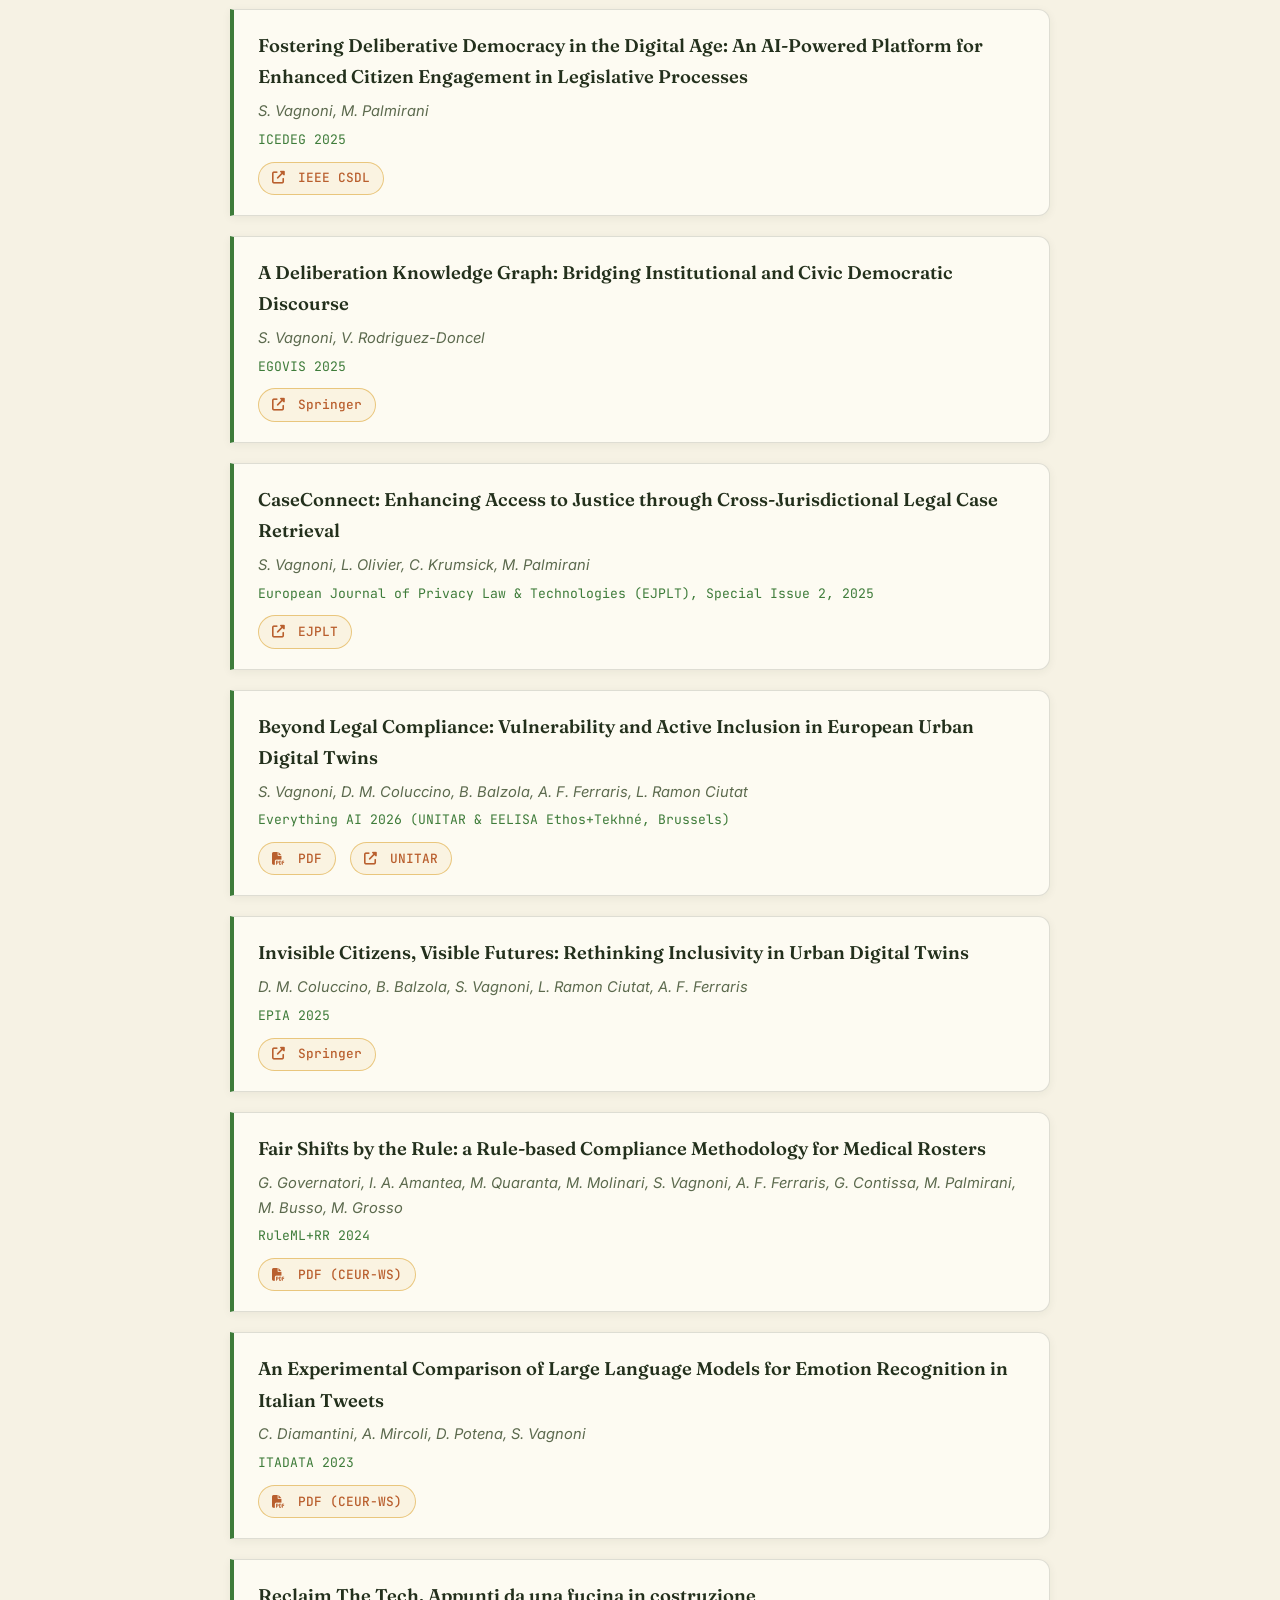
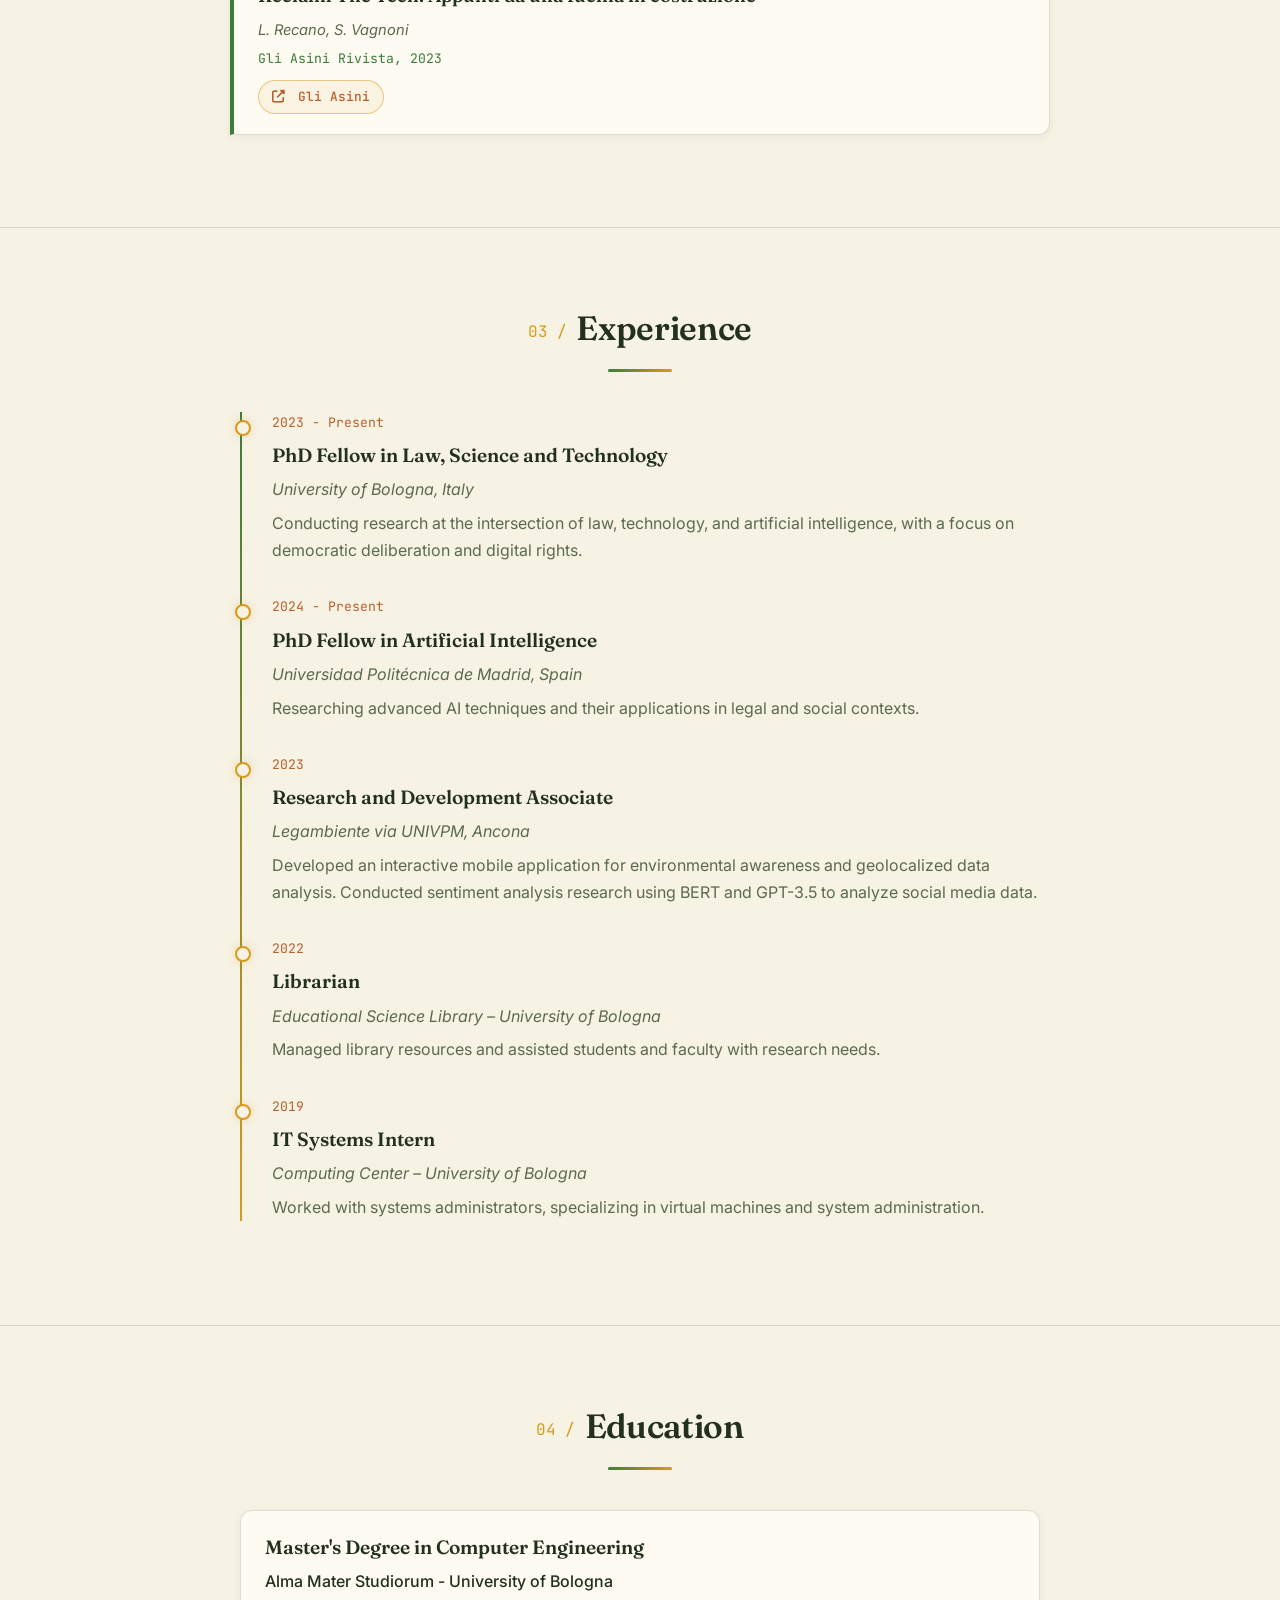
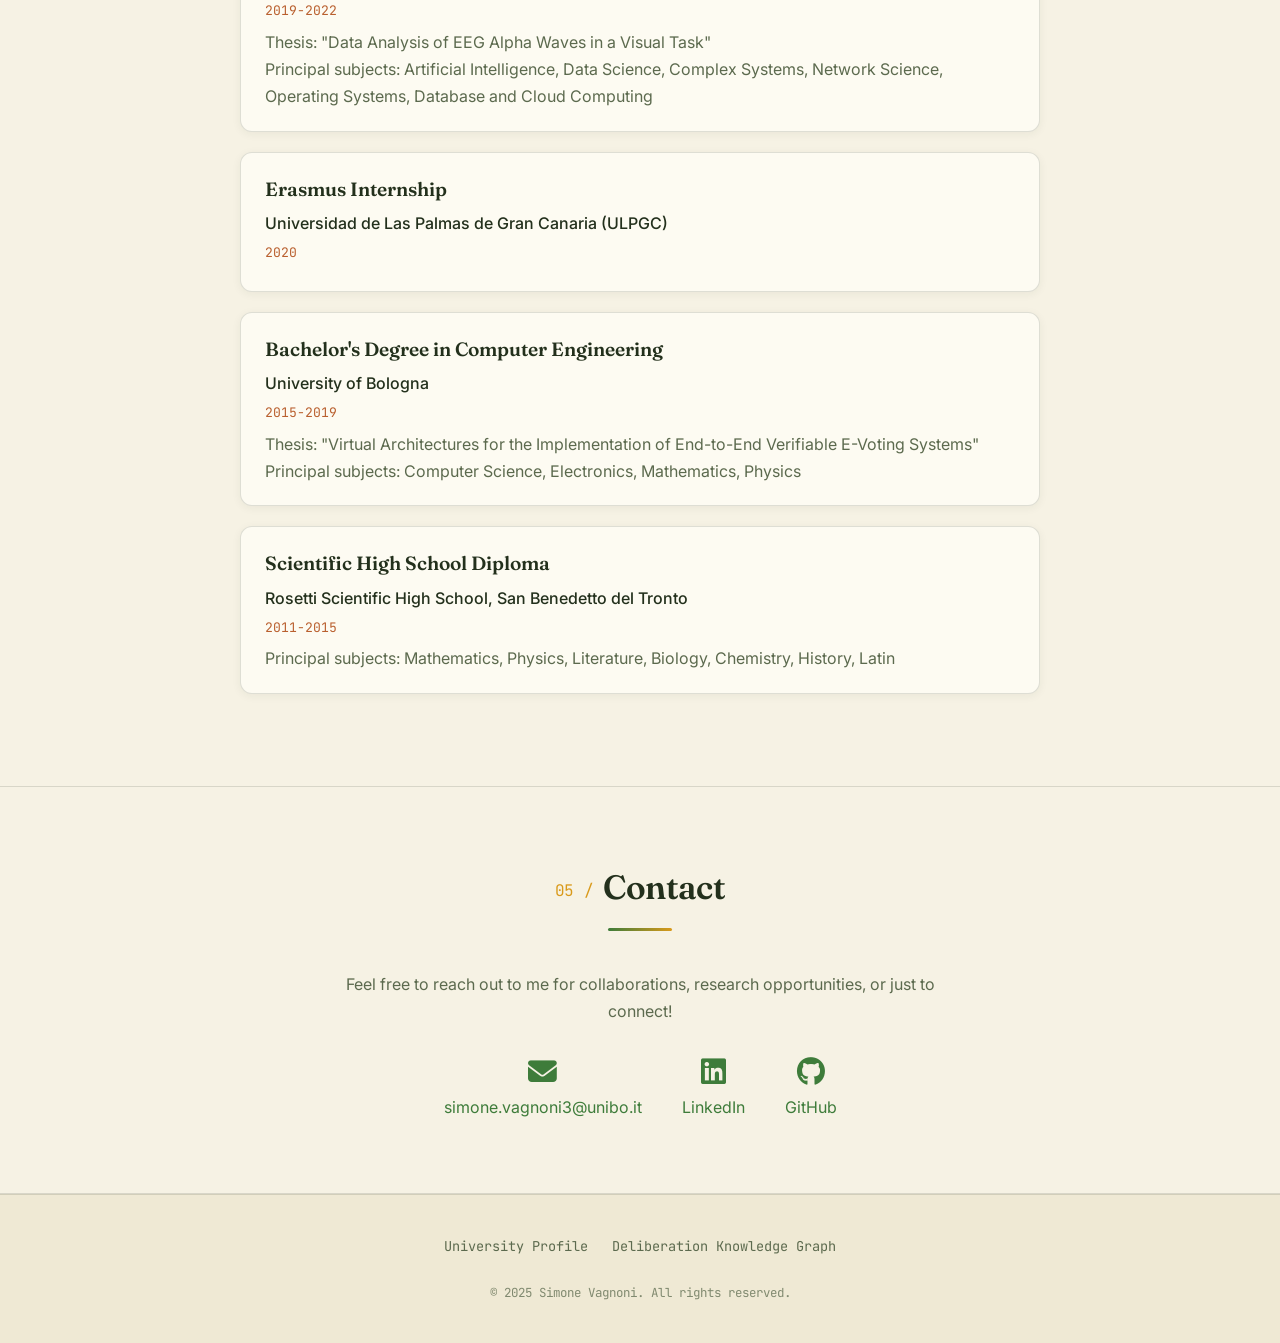
==== commit 6e62e61a: "Add utopolis.it website link to Utopolis card, update platform URL Co-Authored-By: Claude Opus 5.5 <" ====
--- a/index.html
+++ b/index.html
@@ -149,7 +149,8 @@
             <p class="project-description">
               A federated civic-tech project connecting civic life through deliberation, consensus-building, events, a local marketplace, and social networking — a glocal, anti-big-tech digital square.
             </p>
-            <a href="https://cloud.carnivalsociety.com/youthopia/app/" target="_blank">Visit Platform</a>
+            <a href="https://utopolis.it/" target="_blank">Visit Website</a>
+            <a href="https://cloud.carnivalsociety.com/utopolis/app/" target="_blank">Visit Platform</a>
             <div class="project-tags">
               <span class="project-tag">Civic Tech</span>
               <span class="project-tag">Federated</span>
--- a/css/main.css
+++ b/css/main.css
@@ -418,6 +418,10 @@
   content: ' ↗';
 }
 
+.project-content > a + a {
+  margin-left: 1.25rem;
+}
+
 .project-tags {
   display: flex;
   flex-wrap: wrap;
